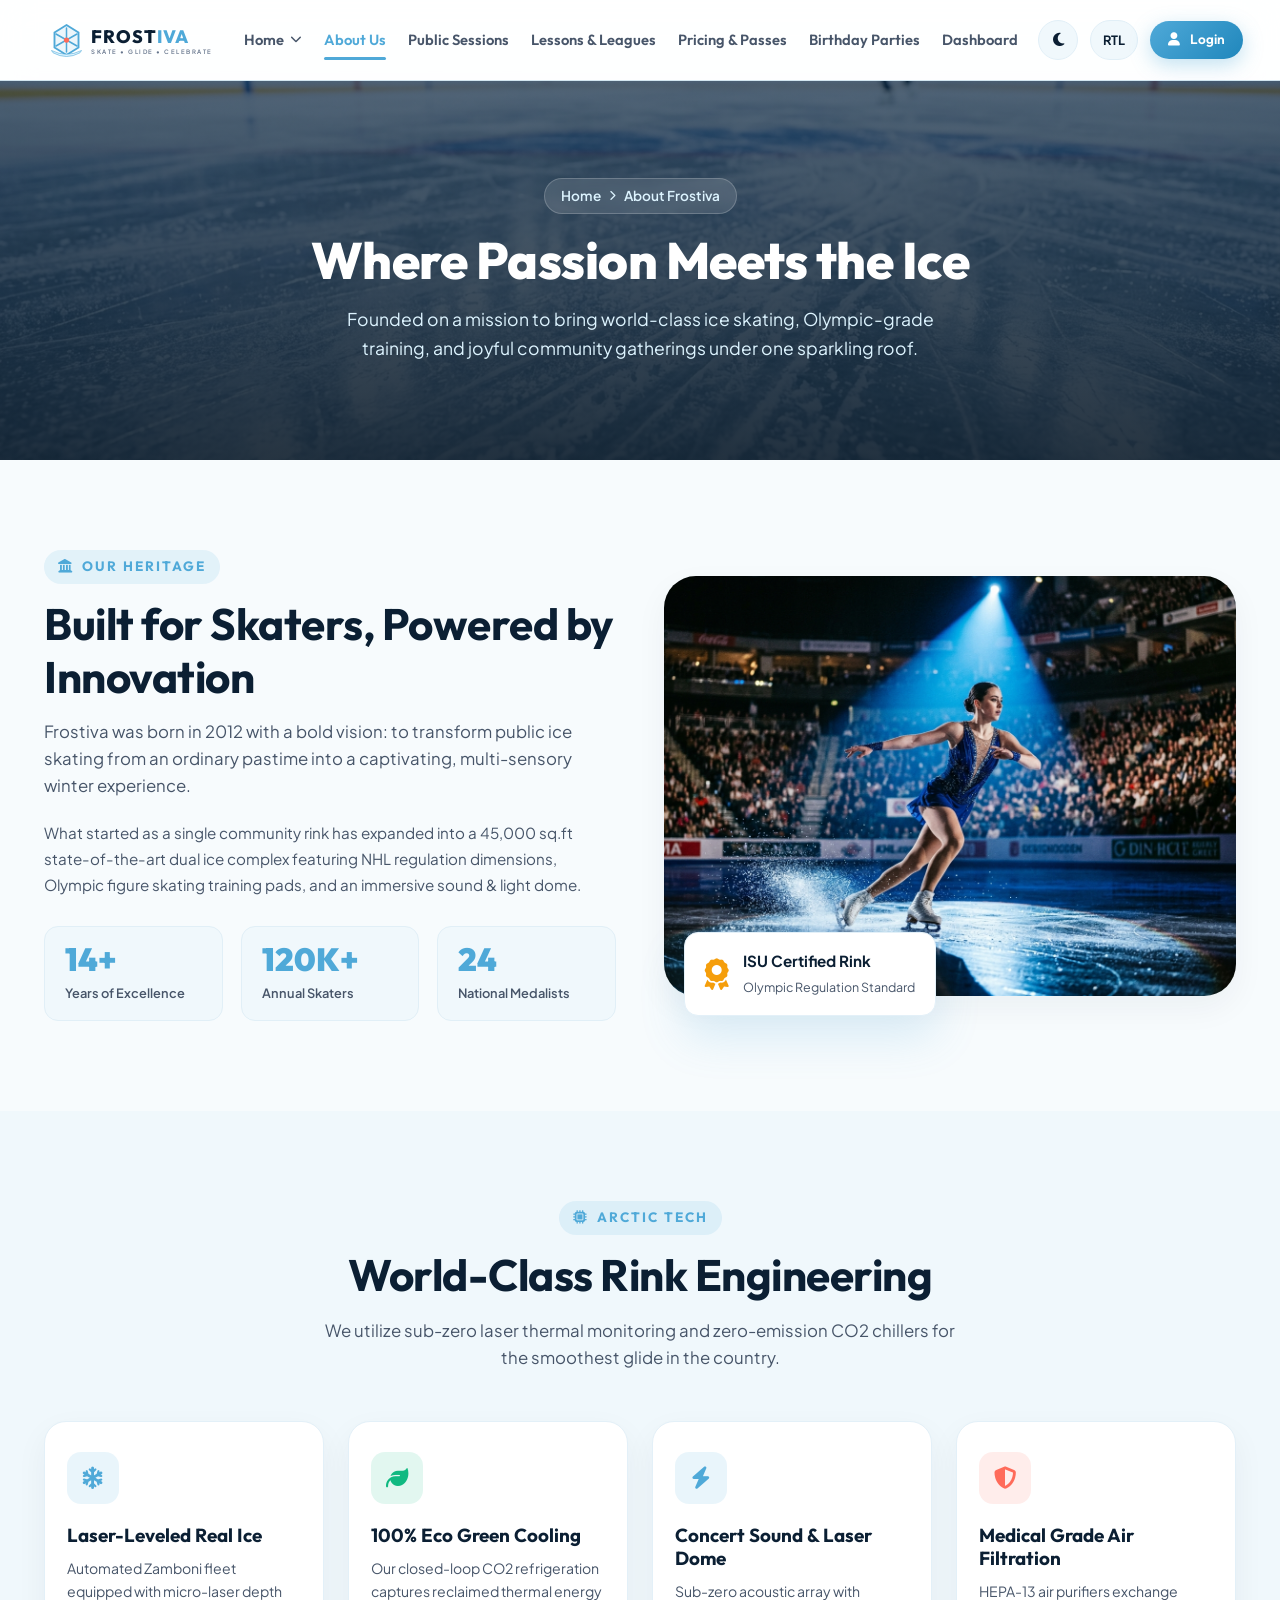
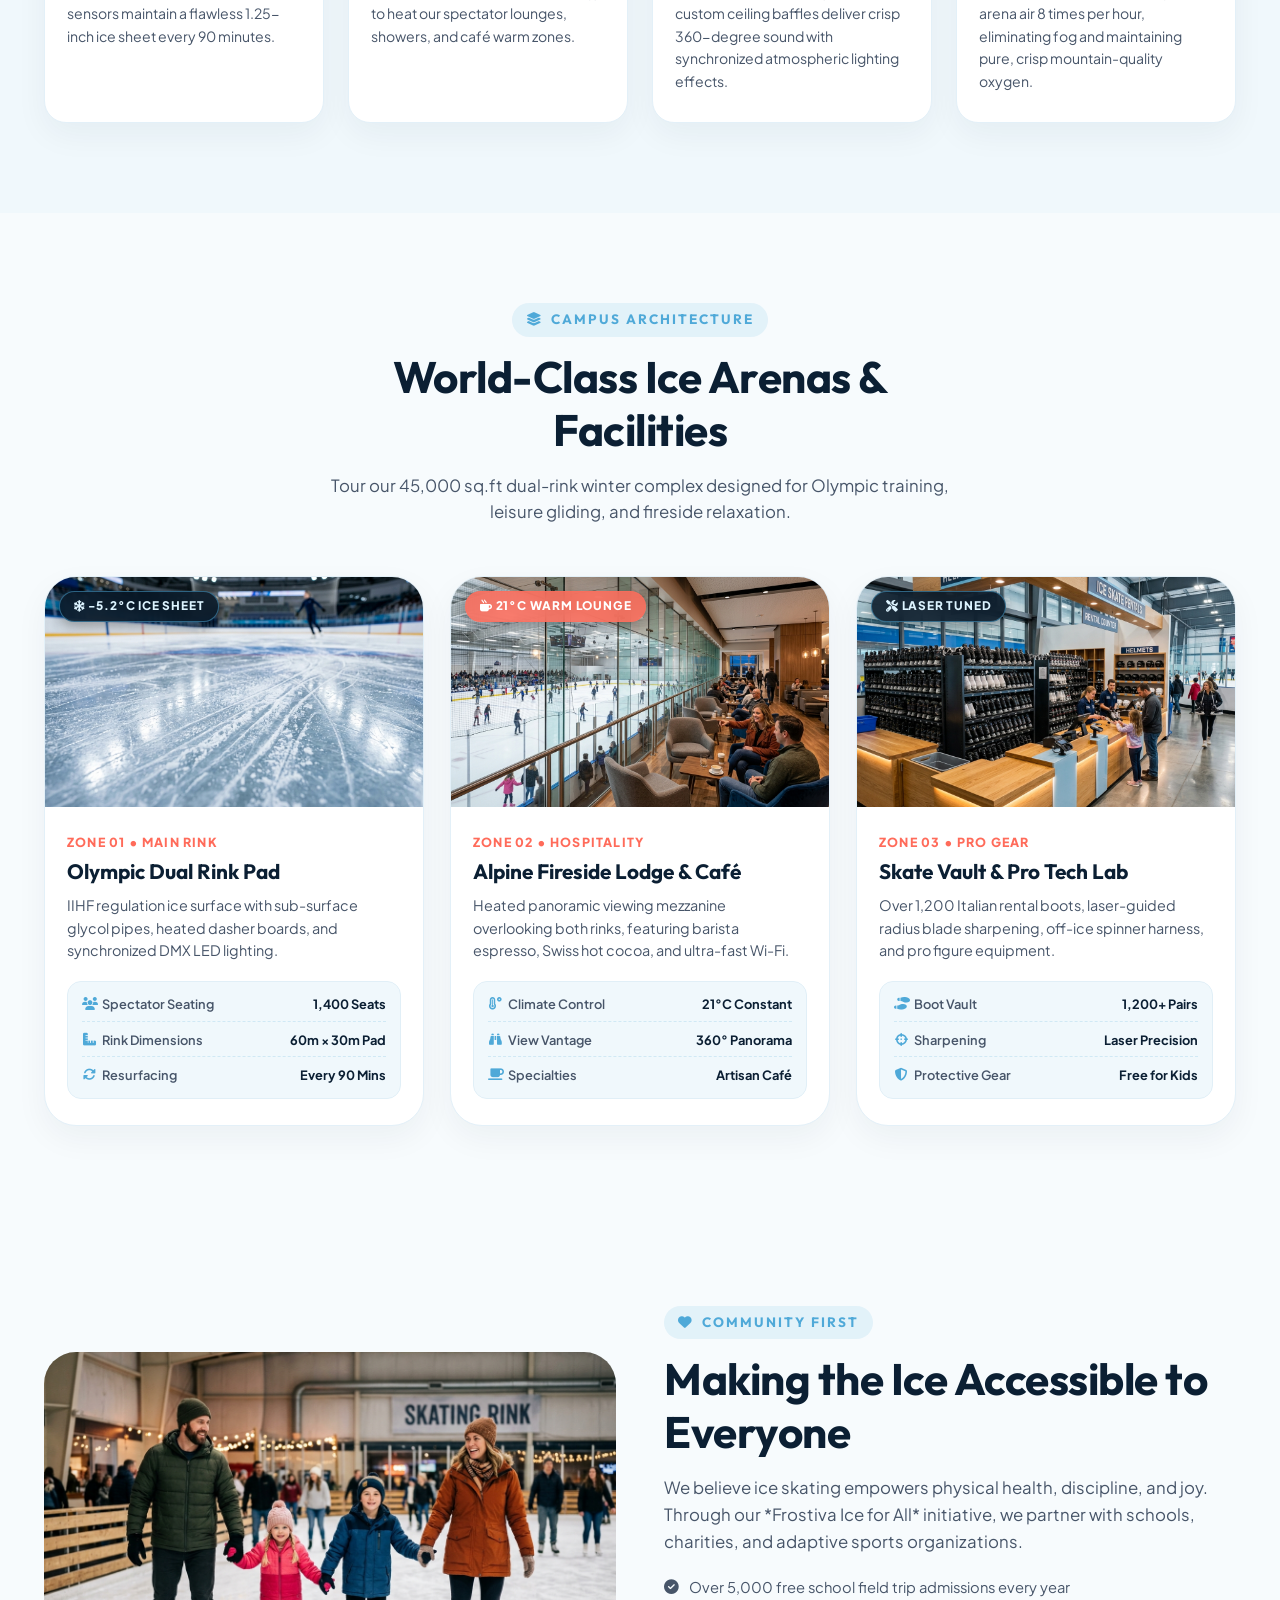
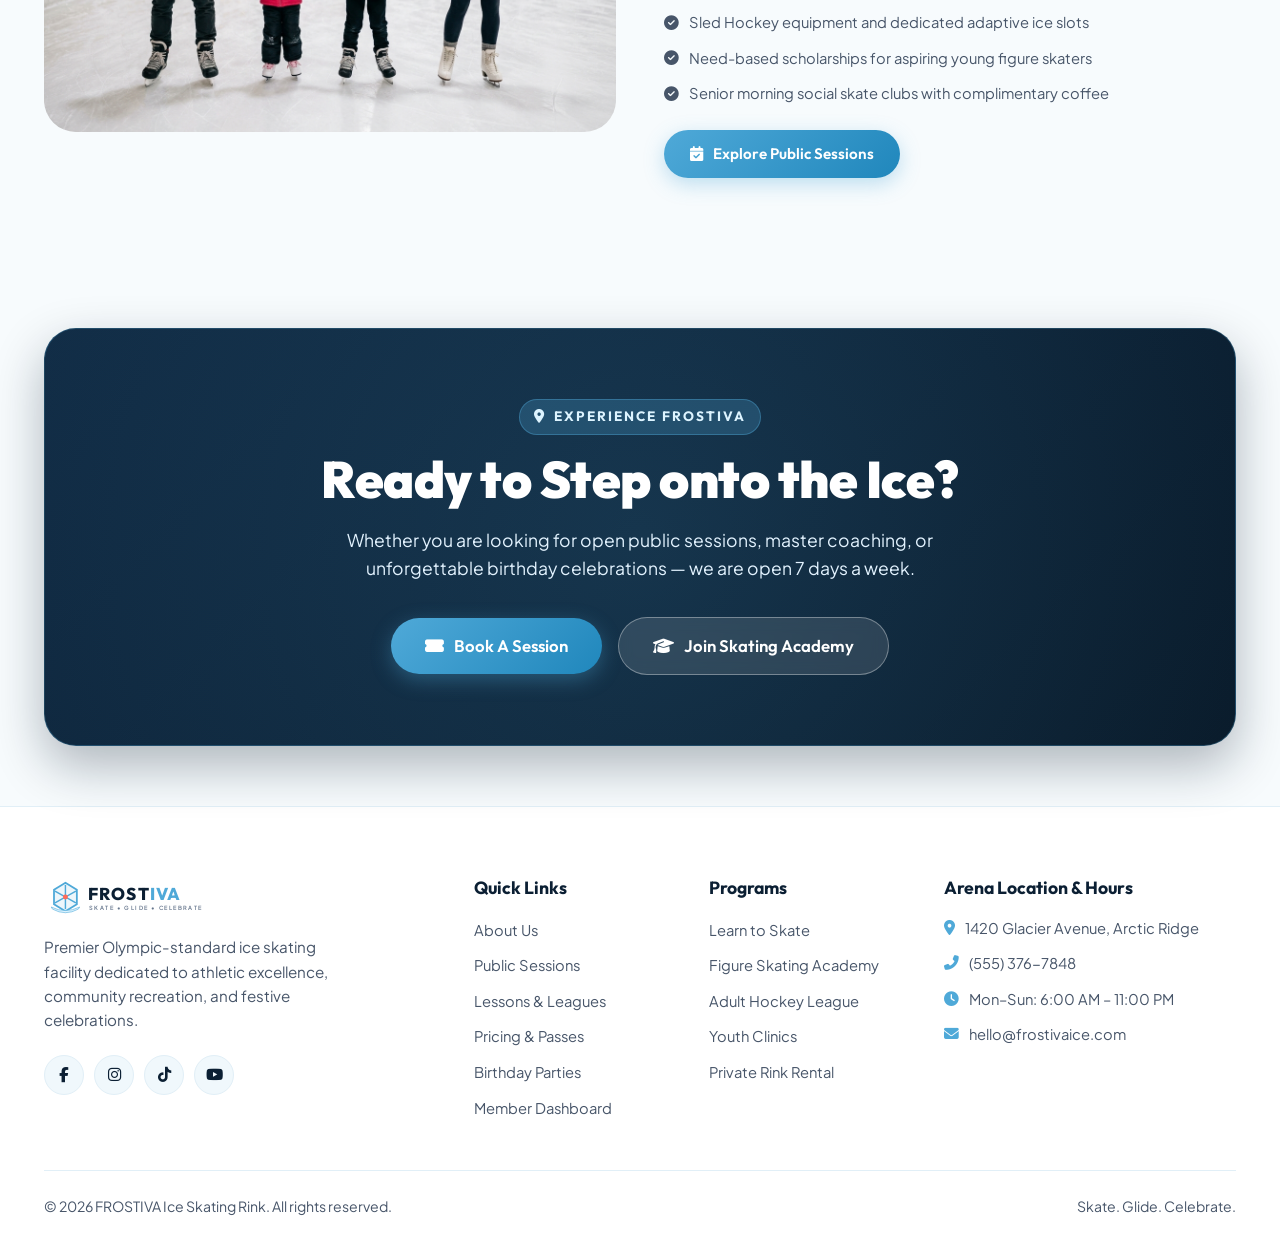
==== about.html @ a49837db "first commit" ====
<!DOCTYPE html>
<html lang="en" dir="ltr" data-theme="light">
<head>
  <meta charset="UTF-8">
  <meta name="viewport" content="width=device-width, initial-scale=1.0">
  <title>About Frostiva — Ice Skating Rink | Heritage &amp; Arena Vision</title>
  <meta name="description" content="Discover the story of Frostiva Ice Skating Rink, our Olympic-grade engineering, sub-zero eco ice systems, and certified coaching staff.">
  <link rel="icon" href="assets/images/favicon.svg" type="image/svg+xml">
  <!-- Fonts -->
  <link rel="preconnect" href="https://fonts.googleapis.com">
  <link rel="preconnect" href="https://fonts.gstatic.com" crossorigin>
  <link href="https://fonts.googleapis.com/css2?family=Outfit:wght@300;400;500;600;700;800;900&family=Plus+Jakarta+Sans:wght@300;400;500;600;700;800&display=swap" rel="stylesheet">
  <!-- Font Awesome -->
  <link rel="stylesheet" href="https://cdnjs.cloudflare.com/ajax/libs/font-awesome/6.4.0/css/all.min.css">
  <!-- Stylesheets -->
  <link rel="stylesheet" href="assets/css/style.css">
  <link rel="stylesheet" href="assets/css/responsive.css">
</head>
<body>

  <!-- ==================== NAVBAR ==================== -->
  <header class="header-wrapper">
    <div class="container nav-container">
      <a href="index.html" class="nav-brand" aria-label="Frostiva Home">
        <svg class="frostiva-logo-svg" dir="ltr" viewBox="0 0 240 56" fill="none" style="height: 42px; width: auto;">
          <g transform="translate(6, 4)">
            <polygon points="24,4 40,14 40,34 24,44 8,34 8,14" stroke="#4FA9D8" stroke-width="2.5" fill="rgba(79, 169, 216, 0.1)"/>
            <line x1="24" y1="8" x2="24" y2="40" stroke="#4FA9D8" stroke-width="2" stroke-linecap="round"/>
            <line x1="10" y1="16" x2="38" y2="32" stroke="#4FA9D8" stroke-width="2" stroke-linecap="round"/>
            <line x1="10" y1="32" x2="38" y2="16" stroke="#4FA9D8" stroke-width="2" stroke-linecap="round"/>
            <path d="M4 38 Q24 48 44 38 L42 41 Q24 51 6 41 Z" fill="#DDF4FF" stroke="#4FA9D8" stroke-width="0.8"/>
            <circle cx="24" cy="24" r="3.5" fill="#FF6B5A" />
          </g>
          <text x="62" y="32" font-family="'Outfit', sans-serif" font-size="24" font-weight="800" letter-spacing="1.5" class="brand-text-title" fill="currentColor" text-anchor="start" direction="ltr">
            FROST<tspan fill="#4FA9D8">IVA</tspan>
          </text>
          <text x="63" y="46" font-family="'Plus Jakarta Sans', sans-serif" font-size="8" font-weight="600" letter-spacing="2" fill="#64748B" text-anchor="start" direction="ltr">
            SKATE • GLIDE • CELEBRATE
          </text>
        </svg>
      </a>

      <nav class="nav-menu" aria-label="Main Navigation">
        <div class="nav-dropdown">
          <a href="index.html" class="nav-link">
            Home <i class="fas fa-chevron-down"></i>
          </a>
          <div class="nav-dropdown-menu">
            <a href="index.html" class="nav-dropdown-item">
              <span>Home 1</span>
              <span class="badge badge-ice">Classic</span>
            </a>
            <a href="home2.html" class="nav-dropdown-item">
              <span>Home 2</span>
              <span class="badge badge-coral">Arena</span>
            </a>
          </div>
        </div>

        <a href="about.html" class="nav-link active">About Us</a>
        <a href="sessions.html" class="nav-link">Public Sessions</a>
        <a href="lessons.html" class="nav-link">Lessons &amp; Leagues</a>
        <a href="pricing.html" class="nav-link">Pricing &amp; Passes</a>
        <a href="parties.html" class="nav-link">Birthday Parties</a>
        <a href="dashboard.html" class="nav-link">Dashboard</a>
      </nav>

      <div class="nav-actions">
        <button class="icon-btn theme-toggle-btn" aria-label="Toggle Theme"><i class="fas fa-moon"></i></button>
        <button class="icon-btn rtl-toggle-btn" aria-label="Toggle RTL" style="width: auto; padding: 0 12px; font-weight: 700; font-size: 0.8rem;">
          <span>RTL</span>
        </button>
        <a href="login.html" class="btn btn-primary btn-sm"><i class="fas fa-user"></i> Login</a>
        <button class="hamburger-btn" aria-label="Open Navigation Menu"><i class="fas fa-bars"></i></button>
      </div>
    </div>
  </header>

  <!-- Mobile Drawer Menu -->
  <div class="mobile-menu-overlay">
    <div class="mobile-menu">
      <div class="mobile-menu-header">
        <a href="index.html" class="nav-brand" aria-label="Frostiva Home">
          <svg class="frostiva-logo-svg" dir="ltr" viewBox="0 0 240 56" fill="none" style="height: 38px; width: auto;">
            <g transform="translate(6, 4)">
              <polygon points="24,4 40,14 40,34 24,44 8,34 8,14" stroke="#4FA9D8" stroke-width="2.5" fill="rgba(79, 169, 216, 0.1)"/>
              <line x1="24" y1="8" x2="24" y2="40" stroke="#4FA9D8" stroke-width="2" stroke-linecap="round"/>
              <line x1="10" y1="16" x2="38" y2="32" stroke="#4FA9D8" stroke-width="2" stroke-linecap="round"/>
              <line x1="10" y1="32" x2="38" y2="16" stroke="#4FA9D8" stroke-width="2" stroke-linecap="round"/>
              <path d="M4 38 Q24 48 44 38 L42 41 Q24 51 6 41 Z" fill="#DDF4FF" stroke="#4FA9D8" stroke-width="0.8"/>
              <circle cx="24" cy="24" r="3.5" fill="#FF6B5A" />
            </g>
            <text x="62" y="32" font-family="'Outfit', sans-serif" font-size="24" font-weight="800" letter-spacing="1.5" class="brand-text-title" fill="currentColor" text-anchor="start" direction="ltr">
              FROST<tspan fill="#4FA9D8">IVA</tspan>
            </text>
            <text x="63" y="46" font-family="'Plus Jakarta Sans', sans-serif" font-size="8" font-weight="600" letter-spacing="2" fill="#64748B" text-anchor="start" direction="ltr">
              SKATE • GLIDE • CELEBRATE
            </text>
          </svg>
        </a>
        <button class="icon-btn mobile-close-btn" aria-label="Close Navigation Menu"><i class="fas fa-times"></i></button>
      </div>
      <div class="mobile-nav-links">
        <div class="mobile-dropdown">
          <div class="mobile-dropdown-header">
            <span>Home Variations</span>
            <i class="fas fa-chevron-down" style="font-size: 0.8rem;"></i>
          </div>
          <div class="mobile-dropdown-menu">
            <a href="index.html" class="nav-link">Home 1 — Classic</a>
            <a href="home2.html" class="nav-link">Home 2 — Arena</a>
          </div>
        </div>
        <a href="about.html" class="nav-link active">About Us</a>
        <a href="sessions.html" class="nav-link">Public Sessions</a>
        <a href="lessons.html" class="nav-link">Lessons &amp; Leagues</a>
        <a href="pricing.html" class="nav-link">Pricing &amp; Passes</a>
        <a href="parties.html" class="nav-link">Birthday Parties</a>
        <a href="dashboard.html" class="nav-link">Dashboard</a>
      </div>
      <div class="mobile-actions">
        <div class="mobile-toggles">
          <button class="icon-btn theme-toggle-btn" aria-label="Toggle Theme"><i class="fas fa-moon"></i></button>
          <button class="btn btn-outline btn-sm rtl-toggle-btn" style="flex: 1;"><span>RTL</span></button>
        </div>
        <a href="login.html" class="btn btn-primary" style="width: 100%;"><i class="fas fa-user"></i> Login / Register</a>
      </div>
    </div>
  </div>

  <main>
    <!-- ==================== SECTION 1 — INNER HERO ==================== -->
    <section class="inner-hero" style="background-image: url('assets/images/rink-surface.jpg');">
      <div class="inner-hero-content">
        <div class="breadcrumb">
          <a href="index.html">Home</a> <i class="fas fa-chevron-right" style="font-size: 0.65rem;"></i> <span>About Frostiva</span>
        </div>
        <h1 class="inner-hero-title">Where Passion Meets the Ice</h1>
        <p class="inner-hero-desc">
          Founded on a mission to bring world-class ice skating, Olympic-grade training, and joyful community gatherings under one sparkling roof.
        </p>
      </div>
    </section>

    <!-- ==================== SECTION 2 — HERITAGE & STORY ==================== -->
    <section class="section-pad">
      <div class="container">
        <div class="about-heritage-grid">
          <div class="about-heritage-content">
            <span class="section-eyebrow"><i class="fas fa-landmark"></i> Our Heritage</span>
            <h2 class="section-title">Built for Skaters, Powered by Innovation</h2>
            <p class="section-desc" style="margin-bottom: 20px;">
              Frostiva was born in 2012 with a bold vision: to transform public ice skating from an ordinary pastime into a captivating, multi-sensory winter experience.
            </p>
            <p style="color: var(--text-muted); font-size: 0.95rem; margin-bottom: 28px; line-height: 1.7;">
              What started as a single community rink has expanded into a 45,000 sq.ft state-of-the-art dual ice complex featuring NHL regulation dimensions, Olympic figure skating training pads, and an immersive sound &amp; light dome.
            </p>

            <div class="heritage-stats-list">
              <div class="stat-pill-box">
                <span class="stat-big">14+</span>
                <span class="stat-sub">Years of Excellence</span>
              </div>
              <div class="stat-pill-box">
                <span class="stat-big">120K+</span>
                <span class="stat-sub">Annual Skaters</span>
              </div>
              <div class="stat-pill-box">
                <span class="stat-big">24</span>
                <span class="stat-sub">National Medalists</span>
              </div>
            </div>
          </div>

          <div class="about-heritage-gallery">
            <div class="heritage-img-main">
              <img src="assets/images/rink-atmosphere.jpg" alt="Frostiva Main Arena Rink" loading="lazy">
            </div>
            <div class="heritage-badge-floating">
              <i class="fas fa-award"></i>
              <div>
                <strong>ISU Certified Rink</strong>
                <small>Olympic Regulation Standard</small>
              </div>
            </div>
          </div>
        </div>
      </div>
    </section>

    <!-- ==================== SECTION 3 — ARCTIC ENGINEERING & ECO-ICE ==================== -->
    <section class="section-pad" style="background: var(--surface-alt);">
      <div class="container">
        <div class="section-header">
          <span class="section-eyebrow"><i class="fas fa-microchip"></i> Arctic Tech</span>
          <h2 class="section-title">World-Class Rink Engineering</h2>
          <p class="section-desc">We utilize sub-zero laser thermal monitoring and zero-emission CO2 chillers for the smoothest glide in the country.</p>
        </div>

        <div class="eco-tech-grid">
          <div class="eco-tech-card">
            <div class="eco-tech-icon"><i class="fas fa-snowflake"></i></div>
            <h3>Laser-Leveled Real Ice</h3>
            <p>Automated Zamboni fleet equipped with micro-laser depth sensors maintain a flawless 1.25-inch ice sheet every 90 minutes.</p>
          </div>

          <div class="eco-tech-card">
            <div class="eco-tech-icon" style="background: rgba(16, 185, 129, 0.12); color: #10B981;"><i class="fas fa-leaf"></i></div>
            <h3>100% Eco Green Cooling</h3>
            <p>Our closed-loop CO2 refrigeration captures reclaimed thermal energy to heat our spectator lounges, showers, and café warm zones.</p>
          </div>

          <div class="eco-tech-card">
            <div class="eco-tech-icon"><i class="fas fa-bolt"></i></div>
            <h3>Concert Sound &amp; Laser Dome</h3>
            <p>Sub-zero acoustic array with custom ceiling baffles deliver crisp 360-degree sound with synchronized atmospheric lighting effects.</p>
          </div>

          <div class="eco-tech-card">
            <div class="eco-tech-icon" style="background: rgba(255, 107, 90, 0.12); color: var(--accent-coral);"><i class="fas fa-shield-alt"></i></div>
            <h3>Medical Grade Air Filtration</h3>
            <p>HEPA-13 air purifiers exchange arena air 8 times per hour, eliminating fog and maintaining pure, crisp mountain-quality oxygen.</p>
          </div>
        </div>
      </div>
    </section>

    <!-- ==================== SECTION 4 — CAMPUS & ARENA ARCHITECTURE (NEW LAYOUT) ==================== -->
    <section class="section-pad campus-zones-section">
      <div class="container">
        <div class="section-header">
          <span class="section-eyebrow"><i class="fas fa-layer-group"></i> Campus Architecture</span>
          <h2 class="section-title">World-Class Ice Arenas &amp; Facilities</h2>
          <p class="section-desc">Tour our 45,000 sq.ft dual-rink winter complex designed for Olympic training, leisure gliding, and fireside relaxation.</p>
        </div>

        <div class="campus-zones-grid">
          <!-- Zone 1 -->
          <article class="campus-zone-card">
            <div class="zone-img-wrap">
              <img src="assets/images/rink-surface.jpg" alt="Olympic Ice Arena" loading="lazy">
              <span class="zone-tag-float"><i class="fas fa-snowflake"></i> -5.2°C Ice Sheet</span>
            </div>
            <div class="zone-card-body">
              <span class="zone-num">Zone 01 &bull; Main Rink</span>
              <h3 class="zone-title">Olympic Dual Rink Pad</h3>
              <p class="zone-desc">IIHF regulation ice surface with sub-surface glycol pipes, heated dasher boards, and synchronized DMX LED lighting.</p>
              
              <div class="zone-specs-box">
                <div class="zone-spec-row">
                  <span><i class="fas fa-users"></i> Spectator Seating</span>
                  <strong>1,400 Seats</strong>
                </div>
                <div class="zone-spec-row">
                  <span><i class="fas fa-ruler-combined"></i> Rink Dimensions</span>
                  <strong>60m &times; 30m Pad</strong>
                </div>
                <div class="zone-spec-row">
                  <span><i class="fas fa-sync-alt"></i> Resurfacing</span>
                  <strong>Every 90 Mins</strong>
                </div>
              </div>
            </div>
          </article>

          <!-- Zone 2 -->
          <article class="campus-zone-card">
            <div class="zone-img-wrap">
              <img src="assets/images/rink-spectator.jpg" alt="Spectator Lodge & Cafe" loading="lazy">
              <span class="zone-tag-float" style="background: rgba(255, 107, 90, 0.85); color: #FFFFFF; border-color: rgba(255, 107, 90, 0.4);"><i class="fas fa-mug-hot"></i> 21°C Warm Lounge</span>
            </div>
            <div class="zone-card-body">
              <span class="zone-num">Zone 02 &bull; Hospitality</span>
              <h3 class="zone-title">Alpine Fireside Lodge &amp; Café</h3>
              <p class="zone-desc">Heated panoramic viewing mezzanine overlooking both rinks, featuring barista espresso, Swiss hot cocoa, and ultra-fast Wi-Fi.</p>
              
              <div class="zone-specs-box">
                <div class="zone-spec-row">
                  <span><i class="fas fa-temperature-high"></i> Climate Control</span>
                  <strong>21°C Constant</strong>
                </div>
                <div class="zone-spec-row">
                  <span><i class="fas fa-binoculars"></i> View Vantage</span>
                  <strong>360° Panorama</strong>
                </div>
                <div class="zone-spec-row">
                  <span><i class="fas fa-coffee"></i> Specialties</span>
                  <strong>Artisan Café</strong>
                </div>
              </div>
            </div>
          </article>

          <!-- Zone 3 -->
          <article class="campus-zone-card">
            <div class="zone-img-wrap">
              <img src="assets/images/rink-rentals.jpg" alt="Pro Fitting Lab" loading="lazy">
              <span class="zone-tag-float"><i class="fas fa-tools"></i> Laser Tuned</span>
            </div>
            <div class="zone-card-body">
              <span class="zone-num">Zone 03 &bull; Pro Gear</span>
              <h3 class="zone-title">Skate Vault &amp; Pro Tech Lab</h3>
              <p class="zone-desc">Over 1,200 Italian rental boots, laser-guided radius blade sharpening, off-ice spinner harness, and pro figure equipment.</p>
              
              <div class="zone-specs-box">
                <div class="zone-spec-row">
                  <span><i class="fas fa-shoe-prints"></i> Boot Vault</span>
                  <strong>1,200+ Pairs</strong>
                </div>
                <div class="zone-spec-row">
                  <span><i class="fas fa-crosshairs"></i> Sharpening</span>
                  <strong>Laser Precision</strong>
                </div>
                <div class="zone-spec-row">
                  <span><i class="fas fa-shield-alt"></i> Protective Gear</span>
                  <strong>Free for Kids</strong>
                </div>
              </div>
            </div>
          </article>
        </div>
      </div>
    </section>

    <!-- ==================== SECTION 5 — COMMUNITY PLEDGE ==================== -->
    <section class="section-pad">
      <div class="container">
        <div class="about-heritage-grid" style="align-items: center;">
          <div class="about-heritage-gallery">
            <img src="assets/images/session-family.jpg" alt="Frostiva Community Skating Days" style="border-radius: var(--radius-xl); width: 100%; height: 380px; object-fit: cover;" loading="lazy">
          </div>

          <div class="about-heritage-content">
            <span class="section-eyebrow"><i class="fas fa-heart"></i> Community First</span>
            <h2 class="section-title">Making the Ice Accessible to Everyone</h2>
            <p class="section-desc" style="margin-bottom: 20px;">
              We believe ice skating empowers physical health, discipline, and joy. Through our *Frostiva Ice for All* initiative, we partner with schools, charities, and adaptive sports organizations.
            </p>
            <ul class="pricing-features" style="margin-bottom: 24px;">
              <li><i class="fas fa-check-circle"></i> Over 5,000 free school field trip admissions every year</li>
              <li><i class="fas fa-check-circle"></i> Sled Hockey equipment and dedicated adaptive ice slots</li>
              <li><i class="fas fa-check-circle"></i> Need-based scholarships for aspiring young figure skaters</li>
              <li><i class="fas fa-check-circle"></i> Senior morning social skate clubs with complimentary coffee</li>
            </ul>
            <a href="sessions.html" class="btn btn-primary"><i class="fas fa-calendar-check"></i> Explore Public Sessions</a>
          </div>
        </div>
      </div>
    </section>

    <!-- ==================== SECTION 5 — VISIT CTA ==================== -->
    <section class="section-pad-sm">
      <div class="container">
        <div class="cta-banner-winter">
          <div class="cta-banner-content">
            <span class="section-eyebrow" style="background: rgba(79, 169, 216, 0.25); color: #DDF4FF; border: 1px solid rgba(79, 169, 216, 0.4);">
              <i class="fas fa-map-marker-alt"></i> Experience Frostiva
            </span>
            <h2 class="cta-title">Ready to Step onto the Ice?</h2>
            <p class="cta-desc">
              Whether you are looking for open public sessions, master coaching, or unforgettable birthday celebrations — we are open 7 days a week.
            </p>
            <div class="cta-btns">
              <a href="sessions.html" class="btn btn-primary btn-lg"><i class="fas fa-ticket-alt"></i> Book A Session</a>
              <a href="lessons.html" class="btn btn-outline-white btn-lg"><i class="fas fa-graduation-cap"></i> Join Skating Academy</a>
            </div>
          </div>
        </div>
      </div>
    </section>
  </main>

  <!-- ==================== FOOTER ==================== -->
  <footer class="site-footer">
    <div class="container">
      <div class="footer-top">
        <div class="footer-brand">
          <a href="index.html" class="nav-brand">
            <svg class="frostiva-logo-svg" dir="ltr" viewBox="0 0 240 56" fill="none" style="height: 40px; width: auto;">
              <g transform="translate(6, 4)">
                <polygon points="24,4 40,14 40,34 24,44 8,34 8,14" stroke="#4FA9D8" stroke-width="2.5" fill="rgba(79, 169, 216, 0.1)"/>
                <line x1="24" y1="8" x2="24" y2="40" stroke="#4FA9D8" stroke-width="2" stroke-linecap="round"/>
                <line x1="10" y1="16" x2="38" y2="32" stroke="#4FA9D8" stroke-width="2" stroke-linecap="round"/>
                <line x1="10" y1="32" x2="38" y2="16" stroke="#4FA9D8" stroke-width="2" stroke-linecap="round"/>
                <path d="M4 38 Q24 48 44 38 L42 41 Q24 51 6 41 Z" fill="#DDF4FF" stroke="#4FA9D8" stroke-width="0.8"/>
                <circle cx="24" cy="24" r="3.5" fill="#FF6B5A" />
              </g>
              <text x="62" y="32" font-family="'Outfit', sans-serif" font-size="24" font-weight="800" letter-spacing="1.5" class="brand-text-title" fill="currentColor" text-anchor="start" direction="ltr">
                FROST<tspan fill="#4FA9D8">IVA</tspan>
              </text>
              <text x="63" y="46" font-family="'Plus Jakarta Sans', sans-serif" font-size="8" font-weight="600" letter-spacing="2" fill="#64748B" text-anchor="start" direction="ltr">
                SKATE • GLIDE • CELEBRATE
              </text>
            </svg>
          </a>
          <p>Premier Olympic-standard ice skating facility dedicated to athletic excellence, community recreation, and festive celebrations.</p>
          <div class="footer-social-row">
            <a href="#" class="icon-btn" aria-label="Facebook"><i class="fab fa-facebook-f"></i></a>
            <a href="#" class="icon-btn" aria-label="Instagram"><i class="fab fa-instagram"></i></a>
            <a href="#" class="icon-btn" aria-label="TikTok"><i class="fab fa-tiktok"></i></a>
            <a href="#" class="icon-btn" aria-label="YouTube"><i class="fab fa-youtube"></i></a>
          </div>
        </div>

        <div>
          <h4 class="footer-title">Quick Links</h4>
          <ul class="footer-links">
            <li><a href="about.html">About Us</a></li>
            <li><a href="sessions.html">Public Sessions</a></li>
            <li><a href="lessons.html">Lessons &amp; Leagues</a></li>
            <li><a href="pricing.html">Pricing &amp; Passes</a></li>
            <li><a href="parties.html">Birthday Parties</a></li>
            <li><a href="dashboard.html">Member Dashboard</a></li>
          </ul>
        </div>

        <div>
          <h4 class="footer-title">Programs</h4>
          <ul class="footer-links">
            <li><a href="lessons.html">Learn to Skate</a></li>
            <li><a href="lessons.html">Figure Skating Academy</a></li>
            <li><a href="lessons.html">Adult Hockey League</a></li>
            <li><a href="lessons.html">Youth Clinics</a></li>
            <li><a href="parties.html">Private Rink Rental</a></li>
          </ul>
        </div>

        <div>
          <h4 class="footer-title">Arena Location &amp; Hours</h4>
          <ul class="footer-contact-info">
            <li><i class="fas fa-map-marker-alt"></i> 1420 Glacier Avenue, Arctic Ridge</li>
            <li><i class="fas fa-phone-alt"></i> (555) 376-7848</li>
            <li><i class="fas fa-clock"></i> Mon–Sun: 6:00 AM – 11:00 PM</li>
            <li><i class="fas fa-envelope"></i> hello@frostivaice.com</li>
          </ul>
        </div>
      </div>

      <div class="footer-bottom">
        <p>&copy; 2026 FROSTIVA Ice Skating Rink. All rights reserved.</p>
        <p>Skate. Glide. Celebrate.</p>
      </div>
    </div>
  </footer>

  <!-- Back to top button -->
  <button class="back-to-top" aria-label="Back to top"><i class="fas fa-chevron-up"></i></button>

  <script src="assets/js/main.js"></script>
</body>
</html>
---- assets/css/style.css ----
/* ==========================================================================
   FROSTIVA — ICE SKATING RINK
   THEME: ARCTIC FROST
   SKATE. GLIDE. CELEBRATE.
   ========================================================================== */

@import url('https://fonts.googleapis.com/css2?family=Outfit:wght@300;400;500;600;700;800;900&family=Plus+Jakarta+Sans:wght@300;400;500;600;700;800&display=swap');

/* --- CSS VARIABLES & TOKENS --- */
:root {
  /* Brand Arctic Frost Palette */
  --primary-ice: #4FA9D8;
  --primary-ice-rgb: 79, 169, 216;
  --primary-glow: #00D2FF;
  --deep-navy: #102A43;
  --deep-navy-rgb: 16, 42, 67;
  --frost-blue: #DDF4FF;
  --frost-blue-rgb: 221, 244, 255;
  --accent-coral: #FF6B5A;
  --accent-coral-rgb: 255, 107, 90;
  --accent-coral-hover: #E85545;
  --snow-white: #F7FBFD;
  --surface: #FFFFFF;
  --surface-alt: #F0F8FC;
  --surface-border: #E1EFF7;
  --text-main: #0B1F33;
  --text-muted: #475569;
  --text-light: #64748B;
  
  /* Background & Gradients */
  --bg-main: #F7FBFD;
  --nav-bg: rgba(255, 255, 255, 0.88);
  --nav-border: rgba(79, 169, 216, 0.2);
  --glass-bg: rgba(255, 255, 255, 0.75);
  --glass-border: rgba(221, 244, 255, 0.8);
  --glass-shadow: 0 10px 30px rgba(16, 42, 67, 0.06);
  --card-bg: #FFFFFF;
  --card-border: #E3F0F8;
  --card-shadow: 0 12px 32px rgba(16, 42, 67, 0.05);
  --card-hover-shadow: 0 20px 45px rgba(79, 169, 216, 0.18);
  --hero-overlay: linear-gradient(180deg, rgba(16, 42, 67, 0.7) 0%, rgba(8, 24, 39, 0.88) 100%);
  --badge-bg: rgba(79, 169, 216, 0.12);
  --badge-text: #1B6E9C;
  
  /* Fonts */
  --font-heading: 'Outfit', sans-serif;
  --font-body: 'Plus Jakarta Sans', sans-serif;
  
  /* Spacing & Radius */
  --radius-sm: 8px;
  --radius-md: 14px;
  --radius-lg: 22px;
  --radius-xl: 32px;
  --radius-full: 9999px;
  --container-max: 1240px;
  --transition: all 0.3s cubic-bezier(0.16, 1, 0.3, 1);
  --inner-hero-height: 380px;
}

/* --- DARK MODE PALETTE --- */
[data-theme="dark"] {
  --bg-main: #081827;
  --surface: #10283B;
  --surface-alt: #0B1F32;
  --surface-border: #1E3B56;
  --text-main: #F7FBFD;
  --text-muted: #B4CDDF;
  --text-light: #8BA8C2;
  
  --nav-bg: rgba(8, 24, 39, 0.9);
  --nav-border: rgba(79, 169, 216, 0.25);
  --glass-bg: rgba(16, 40, 59, 0.75);
  --glass-border: rgba(79, 169, 216, 0.22);
  --glass-shadow: 0 10px 30px rgba(0, 0, 0, 0.4);
  --card-bg: #10283B;
  --card-border: #1B3A54;
  --card-shadow: 0 12px 32px rgba(0, 0, 0, 0.35);
  --card-hover-shadow: 0 20px 45px rgba(79, 169, 216, 0.22);
  --hero-overlay: linear-gradient(180deg, rgba(8, 24, 39, 0.8) 0%, rgba(4, 13, 22, 0.94) 100%);
  --badge-bg: rgba(79, 169, 216, 0.2);
  --badge-text: #DDF4FF;
}

/* --- BASE STYLES & RESET --- */
*, *::before, *::after {
  box-sizing: border-box;
  margin: 0;
  padding: 0;
}

html {
  scroll-behavior: smooth;
  font-size: 16px;
  overflow-x: hidden;
  max-width: 100%;
}

body {
  font-family: var(--font-body);
  background-color: var(--bg-main);
  color: var(--text-main);
  line-height: 1.6;
  overflow-x: hidden;
  max-width: 100%;
  padding-top: 80px;
  transition: background-color 0.3s ease, color 0.3s ease;
  min-height: 100vh;
  display: flex;
  flex-direction: column;
}

a {
  color: inherit;
  text-decoration: none;
  transition: var(--transition);
}

img {
  display: block;
  max-width: 100%;
  height: auto;
}

ul, ol {
  list-style: none;
}

button, input, select, textarea {
  font-family: inherit;
  font-size: inherit;
  border: none;
  outline: none;
}

h1, h2, h3, h4, h5, h6 {
  font-family: var(--font-heading);
  color: var(--text-main);
  line-height: 1.2;
  font-weight: 700;
}

/* --- CONTAINER & GRID SYSTEM --- */
.container {
  width: 100%;
  max-width: var(--container-max);
  margin-left: auto;
  margin-right: auto;
  padding-left: 24px;
  padding-right: 24px;
}

.section-pad {
  padding-top: 90px;
  padding-bottom: 90px;
}

.section-pad-sm {
  padding-top: 60px;
  padding-bottom: 60px;
}

/* --- SECTION HEADER --- */
.section-header {
  text-align: center;
  max-width: 640px;
  margin: 0 auto 50px;
}

.section-header.text-start {
  text-align: left;
  margin: 0 0 40px;
}

.section-eyebrow {
  display: inline-flex;
  align-items: center;
  gap: 8px;
  font-family: var(--font-heading);
  font-size: 0.85rem;
  font-weight: 700;
  text-transform: uppercase;
  letter-spacing: 2px;
  color: var(--primary-ice);
  background: var(--badge-bg);
  padding: 6px 14px;
  border-radius: var(--radius-full);
  margin-bottom: 14px;
}

.section-title {
  font-size: clamp(2rem, 3.5vw, 2.75rem);
  letter-spacing: -0.5px;
  margin-bottom: 16px;
  color: var(--text-main);
}

.section-desc {
  font-size: 1.05rem;
  color: var(--text-muted);
  line-height: 1.6;
}

/* --- BUTTONS --- */
.btn {
  display: inline-flex;
  align-items: center;
  justify-content: center;
  gap: 10px;
  font-family: var(--font-heading);
  font-weight: 600;
  font-size: 0.95rem;
  padding: 12px 26px;
  border-radius: var(--radius-full);
  cursor: pointer;
  transition: var(--transition);
  white-space: nowrap;
}

.btn-primary {
  background: linear-gradient(135deg, var(--primary-ice) 0%, #2087BC 100%);
  color: #FFFFFF;
  box-shadow: 0 6px 20px rgba(79, 169, 216, 0.35);
}

.btn-primary:hover {
  background: linear-gradient(135deg, #3B9ACD 0%, #1573A3 100%);
  transform: translateY(-2px);
  box-shadow: 0 10px 25px rgba(79, 169, 216, 0.45);
  color: #FFFFFF;
}

.btn-coral {
  background: linear-gradient(135deg, var(--accent-coral) 0%, #E85545 100%);
  color: #FFFFFF;
  box-shadow: 0 6px 20px rgba(255, 107, 90, 0.35);
}

.btn-coral:hover {
  background: linear-gradient(135deg, #FF5540 0%, #D43F2E 100%);
  transform: translateY(-2px);
  box-shadow: 0 10px 25px rgba(255, 107, 90, 0.45);
  color: #FFFFFF;
}

.btn-outline {
  background: transparent;
  color: var(--text-main);
  border: 1.5px solid var(--surface-border);
}

.btn-outline:hover {
  border-color: var(--primary-ice);
  color: var(--primary-ice);
  background: var(--badge-bg);
}

.btn-outline-white {
  background: rgba(255, 255, 255, 0.12);
  color: #FFFFFF;
  border: 1.5px solid rgba(255, 255, 255, 0.35);
  backdrop-filter: blur(8px);
}

.btn-outline-white:hover {
  background: #FFFFFF;
  color: var(--deep-navy);
  border-color: #FFFFFF;
}

.btn-sm {
  padding: 8px 18px;
  font-size: 0.85rem;
}

.btn-lg {
  padding: 15px 34px;
  font-size: 1.05rem;
}

/* --- BADGES & TAGS --- */
.badge {
  display: inline-flex;
  align-items: center;
  gap: 6px;
  padding: 5px 12px;
  border-radius: var(--radius-full);
  font-size: 0.78rem;
  font-weight: 700;
  text-transform: uppercase;
  letter-spacing: 0.8px;
}

.badge-ice {
  background: var(--badge-bg);
  color: var(--badge-text);
  border: 1px solid rgba(79, 169, 216, 0.3);
}

.badge-coral {
  background: rgba(255, 107, 90, 0.12);
  color: var(--accent-coral);
  border: 1px solid rgba(255, 107, 90, 0.25);
}

.badge-frost {
  background: rgba(255, 255, 255, 0.9);
  color: var(--deep-navy);
  font-weight: 800;
}

/* --- FROSTED GLASS & CARDS --- */
.card-frost {
  background: var(--card-bg);
  border: 1px solid var(--card-border);
  border-radius: var(--radius-lg);
  box-shadow: var(--card-shadow);
  overflow: hidden;
  transition: var(--transition);
}

.card-frost:hover {
  transform: translateY(-6px);
  box-shadow: var(--card-hover-shadow);
  border-color: rgba(79, 169, 216, 0.4);
}

/* ==========================================================================
   NAVBAR (Centered Max-width, balanced spacing, no overflow)
   ========================================================================== */
.header-wrapper {
  position: fixed;
  top: 0;
  left: 0;
  width: 100%;
  z-index: 1000;
  background: var(--nav-bg);
  backdrop-filter: blur(16px);
  -webkit-backdrop-filter: blur(16px);
  border-bottom: 1px solid var(--nav-border);
  transition: var(--transition);
}

.nav-container {
  display: flex;
  align-items: center;
  justify-content: space-between;
  height: 80px;
  gap: 20px;
}

.nav-brand {
  display: flex;
  align-items: center;
  flex-shrink: 0;
}

.nav-brand svg {
  height: 44px;
  width: auto;
}

.brand-text-title {
  fill: var(--text-main);
}

/* Nav Menu Desktop */
.nav-menu {
  display: flex;
  align-items: center;
  gap: 22px;
  margin: 0;
  padding: 0;
}

.nav-link {
  font-family: var(--font-heading);
  font-size: 0.92rem;
  font-weight: 600;
  color: var(--text-muted);
  position: relative;
  padding: 8px 0;
  display: inline-block;
  white-space: nowrap;
}

.nav-link:hover,
.nav-link.active {
  color: var(--primary-ice);
}

.nav-link.active::after {
  content: '';
  position: absolute;
  bottom: 0;
  left: 0;
  width: 100%;
  height: 2.5px;
  background: var(--primary-ice);
  border-radius: 4px;
}

/* Nav Dropdown */
.nav-dropdown {
  position: relative;
  display: inline-flex;
  align-items: center;
}

.nav-dropdown .nav-link {
  display: inline-flex;
  align-items: center;
  gap: 6px;
  cursor: pointer;
}

.nav-dropdown .nav-link i {
  font-size: 0.72rem;
  transition: transform 0.25s ease;
}

.nav-dropdown:hover .nav-link i {
  transform: rotate(180deg);
}

.nav-dropdown-menu {
  position: absolute;
  top: 100%;
  left: 0;
  min-width: 180px;
  background: var(--card-bg);
  border: 1px solid var(--card-border);
  border-radius: var(--radius-md);
  box-shadow: 0 14px 35px rgba(16, 42, 67, 0.12);
  padding: 8px 6px;
  margin-top: 6px;
  opacity: 0;
  visibility: hidden;
  transform: translateY(10px);
  transition: all 0.25s cubic-bezier(0.16, 1, 0.3, 1);
  z-index: 1050;
  backdrop-filter: blur(12px);
}

.nav-dropdown:hover .nav-dropdown-menu,
.nav-dropdown:focus-within .nav-dropdown-menu {
  opacity: 1;
  visibility: visible;
  transform: translateY(0);
}

.nav-dropdown-item {
  display: flex;
  align-items: center;
  justify-content: space-between;
  padding: 9px 14px;
  font-family: var(--font-heading);
  font-size: 0.9rem;
  font-weight: 600;
  color: var(--text-muted);
  border-radius: var(--radius-sm);
  transition: var(--transition);
}

.nav-dropdown-item:hover,
.nav-dropdown-item.active {
  color: var(--primary-ice);
  background: var(--badge-bg);
}

.nav-dropdown-item .badge {
  font-size: 0.68rem;
  padding: 2px 8px;
}

/* Mobile Dropdown */
.mobile-dropdown {
  display: flex;
  flex-direction: column;
}

.mobile-dropdown-header {
  display: flex;
  align-items: center;
  justify-content: space-between;
  padding: 8px 0;
  font-family: var(--font-heading);
  font-size: 1.05rem;
  font-weight: 600;
  color: var(--text-muted);
  cursor: pointer;
  user-select: none;
  transition: var(--transition);
}

.mobile-dropdown-header:hover,
.mobile-dropdown-header.open,
.mobile-dropdown-header.active {
  color: var(--primary-ice);
  font-weight: 700;
}

.mobile-dropdown-header i {
  font-size: 0.8rem;
  transition: transform 0.3s ease;
}

.mobile-dropdown-header.open i {
  transform: rotate(180deg);
}

.mobile-dropdown-menu {
  display: none;
  flex-direction: column;
  gap: 8px;
  padding-left: 16px;
  margin-top: 4px;
  margin-bottom: 8px;
}

.mobile-dropdown-menu.show {
  display: flex;
  animation: dropFade 0.25s ease;
}

@keyframes dropFade {
  from { opacity: 0; transform: translateY(-6px); }
  to { opacity: 1; transform: translateY(0); }
}

.mobile-dropdown-menu .nav-link {
  font-size: 0.95rem;
  padding: 4px 0;
}

/* Navbar Actions (Right Side) */
.nav-actions {
  display: flex;
  align-items: center;
  gap: 12px;
  flex-shrink: 0;
}

.icon-btn {
  display: inline-flex;
  align-items: center;
  justify-content: center;
  width: 40px;
  height: 40px;
  border-radius: var(--radius-full);
  background: var(--surface-alt);
  color: var(--text-main);
  border: 1px solid var(--surface-border);
  cursor: pointer;
  transition: var(--transition);
  font-size: 0.95rem;
}

.icon-btn:hover {
  background: var(--badge-bg);
  color: var(--primary-ice);
  border-color: var(--primary-ice);
}

.hamburger-btn {
  display: none;
  background: var(--surface-alt);
  border: 1px solid var(--surface-border);
  width: 42px;
  height: 42px;
  border-radius: var(--radius-sm);
  color: var(--text-main);
  font-size: 1.25rem;
  cursor: pointer;
  align-items: center;
  justify-content: center;
}

/* Mobile Body Scroll Lock */
html.mobile-menu-open,
body.mobile-menu-open {
  overflow: hidden !important;
  height: 100% !important;
  touch-action: none !important;
}

/* Mobile Slide-in Menu */
.mobile-menu-overlay {
  position: fixed;
  inset: 0;
  background: rgba(8, 24, 39, 0.6);
  backdrop-filter: blur(8px);
  -webkit-backdrop-filter: blur(8px);
  z-index: 1001;
  opacity: 0;
  visibility: hidden;
  transition: var(--transition);
  touch-action: none;
}

.mobile-menu-overlay.active {
  opacity: 1;
  visibility: visible;
}

.mobile-menu {
  position: fixed;
  top: 0;
  right: 0;
  width: 320px;
  max-width: 85vw;
  height: 100vh;
  height: 100dvh;
  background: var(--card-bg);
  border-left: 1px solid var(--card-border);
  z-index: 1002;
  padding: 24px;
  display: flex;
  flex-direction: column;
  transform: translateX(100%);
  transition: transform 0.35s cubic-bezier(0.16, 1, 0.3, 1);
  overflow-y: auto;
  -webkit-overflow-scrolling: touch;
  overscroll-behavior: contain;
  touch-action: pan-y;
}

.mobile-menu-overlay.active .mobile-menu {
  transform: translateX(0);
}

.mobile-menu-header {
  display: flex;
  align-items: center;
  justify-content: space-between;
  margin-bottom: 28px;
  padding-bottom: 16px;
  border-bottom: 1px solid var(--surface-border);
}

.mobile-nav-links {
  display: flex;
  flex-direction: column;
  gap: 16px;
  margin-bottom: 28px;
}

.mobile-nav-links .nav-link {
  font-size: 1.05rem;
  padding: 6px 0;
}

.mobile-actions {
  display: flex;
  flex-direction: column;
  gap: 14px;
  margin-top: auto;
}

.mobile-toggles {
  display: flex;
  align-items: center;
  gap: 10px;
  margin-bottom: 12px;
}

/* ==========================================================================
   UNIVERSAL INNER PAGE HERO (Exact uniform height across all inner pages)
   ========================================================================== */
.inner-hero {
  position: relative;
  min-height: var(--inner-hero-height);
  display: flex;
  align-items: center;
  justify-content: center;
  background-size: cover;
  background-position: center;
  color: #FFFFFF;
  text-align: center;
  overflow: hidden;
}

.inner-hero::before {
  content: '';
  position: absolute;
  inset: 0;
  background: var(--hero-overlay);
  z-index: 1;
}

.inner-hero-content {
  position: relative;
  z-index: 2;
  max-width: 780px;
  padding: 40px 20px;
}

.breadcrumb {
  display: inline-flex;
  align-items: center;
  gap: 8px;
  font-size: 0.85rem;
  font-weight: 600;
  color: var(--frost-blue);
  background: rgba(255, 255, 255, 0.12);
  backdrop-filter: blur(6px);
  padding: 6px 16px;
  border-radius: var(--radius-full);
  margin-bottom: 16px;
  border: 1px solid rgba(255, 255, 255, 0.2);
}

.breadcrumb a:hover {
  color: #FFFFFF;
  text-decoration: underline;
}

.inner-hero-title {
  font-size: clamp(2.2rem, 4vw, 3.2rem);
  font-weight: 800;
  color: #FFFFFF;
  margin-bottom: 14px;
  letter-spacing: -0.5px;
}

.inner-hero-desc {
  font-size: 1.1rem;
  color: var(--frost-blue);
  max-width: 620px;
  margin: 0 auto;
}

/* ==========================================================================
   HOME PAGE (EXACTLY 5 SECTIONS)
   ========================================================================== */

/* SECTION 1 — HERO */
.home-hero {
  position: relative;
  min-height: 86vh;
  display: flex;
  align-items: center;
  background-size: cover;
  background-position: center;
  color: #FFFFFF;
  overflow: hidden;
}

.home-hero::before {
  content: '';
  position: absolute;
  inset: 0;
  background: linear-gradient(135deg, rgba(8, 24, 39, 0.88) 0%, rgba(16, 42, 67, 0.72) 60%, rgba(79, 169, 216, 0.3) 100%);
  z-index: 1;
}

.home-hero-content {
  position: relative;
  z-index: 2;
  max-width: 760px;
  padding: 60px 0;
}

.home-hero-title {
  font-size: clamp(2.8rem, 5.5vw, 4.4rem);
  font-weight: 900;
  color: #FFFFFF;
  line-height: 1.1;
  letter-spacing: -1px;
  margin-bottom: 22px;
}

.home-hero-title span {
  background: linear-gradient(90deg, #4FA9D8 0%, #DDF4FF 100%);
  -webkit-background-clip: text;
  -webkit-text-fill-color: transparent;
}

.home-hero-desc {
  font-size: clamp(1.05rem, 1.8vw, 1.25rem);
  color: var(--frost-blue);
  line-height: 1.6;
  margin-bottom: 34px;
  max-width: 620px;
}

.hero-btn-group {
  display: flex;
  align-items: center;
  flex-wrap: wrap;
  gap: 16px;
  margin-bottom: 48px;
}

.hero-stats-row {
  display: flex;
  align-items: center;
  gap: 30px;
  flex-wrap: wrap;
  padding-top: 24px;
  border-top: 1px solid rgba(255, 255, 255, 0.18);
}

.hero-stat-item {
  display: flex;
  align-items: center;
  gap: 12px;
}

.hero-stat-icon {
  width: 44px;
  height: 44px;
  border-radius: var(--radius-sm);
  background: rgba(79, 169, 216, 0.2);
  border: 1px solid rgba(79, 169, 216, 0.4);
  display: flex;
  align-items: center;
  justify-content: center;
  color: #4FA9D8;
  font-size: 1.2rem;
}

.hero-stat-text strong {
  display: block;
  font-size: 1.1rem;
  font-weight: 800;
  color: #FFFFFF;
}

.hero-stat-text span {
  font-size: 0.82rem;
  color: var(--frost-blue);
}

/* SECTION 2 — PUBLIC SESSION HIGHLIGHTS (4 Cards) */
.sessions-grid-4 {
  display: grid;
  grid-template-columns: repeat(4, 1fr);
  gap: 24px;
  align-items: stretch;
}

.session-card {
  position: relative;
  border-radius: var(--radius-lg);
  overflow: hidden;
  background: var(--card-bg);
  border: 1px solid var(--card-border);
  box-shadow: var(--card-shadow);
  display: flex;
  flex-direction: column;
  height: 100%;
  transition: var(--transition);
}

.session-card:hover {
  transform: translateY(-8px);
  box-shadow: var(--card-hover-shadow);
  border-color: rgba(79, 169, 216, 0.4);
}

.session-img-wrap {
  position: relative;
  height: 220px;
  overflow: hidden;
  flex-shrink: 0;
}

.session-img-wrap::before {
  content: '';
  position: absolute;
  inset: 0;
  background: linear-gradient(180deg, rgba(8, 24, 39, 0.6) 0%, rgba(8, 24, 39, 0.1) 40%, transparent 100%);
  z-index: 1;
  pointer-events: none;
}

.session-img-wrap img {
  width: 100%;
  height: 100%;
  object-fit: cover;
  transition: transform 0.6s ease;
}

.session-card:hover .session-img-wrap img {
  transform: scale(1.06);
}

.session-badge-float {
  position: absolute;
  top: 14px;
  left: 14px;
  z-index: 2;
  background: rgba(8, 24, 39, 0.88) !important;
  color: #FFFFFF !important;
  backdrop-filter: blur(10px);
  -webkit-backdrop-filter: blur(10px);
  border: 1px solid rgba(79, 169, 216, 0.6) !important;
  box-shadow: 0 4px 16px rgba(0, 0, 0, 0.45);
  font-size: 0.76rem;
  font-weight: 800;
  letter-spacing: 1px;
  padding: 6px 14px;
  border-radius: var(--radius-full);
  text-transform: uppercase;
}

.session-badge-float.badge-coral {
  background: linear-gradient(135deg, rgba(255, 107, 90, 0.95) 0%, rgba(232, 85, 69, 0.95) 100%) !important;
  color: #FFFFFF !important;
  border-color: rgba(255, 255, 255, 0.4) !important;
}

.session-badge-float.badge-ice {
  background: linear-gradient(135deg, rgba(16, 42, 67, 0.92) 0%, rgba(8, 24, 39, 0.95) 100%) !important;
  color: #DDF4FF !important;
  border-color: rgba(79, 169, 216, 0.7) !important;
}

.session-body {
  padding: 22px;
  display: flex;
  flex-direction: column;
  flex-grow: 1;
}

.session-title {
  font-size: 1.3rem;
  margin-bottom: 8px;
}

.session-text {
  font-size: 0.92rem;
  color: var(--text-muted);
  margin-bottom: 18px;
  flex-grow: 1;
}

.session-meta {
  display: flex;
  flex-direction: column;
  gap: 10px;
  padding: 14px 16px;
  background: var(--surface-alt);
  border: 1px solid var(--surface-border);
  border-radius: var(--radius-md);
  margin-top: auto;
  margin-bottom: 0;
}

.session-meta-row {
  display: flex;
  align-items: center;
  justify-content: space-between;
  gap: 12px;
  font-size: 0.86rem;
}

.session-meta-row span {
  display: inline-flex;
  align-items: center;
  gap: 8px;
  color: var(--text-muted);
  font-weight: 600;
}

.session-meta-row span i {
  color: var(--primary-ice);
  width: 16px;
  text-align: center;
}

.session-meta-row strong {
  color: var(--text-main);
  font-weight: 700;
  text-align: right;
}

.session-meta-time {
  display: flex;
  align-items: center;
  gap: 8px;
  font-size: 0.86rem;
  font-weight: 700;
  color: var(--text-main);
  white-space: nowrap;
}

.session-meta-time i {
  color: var(--primary-ice);
  font-size: 0.95rem;
  flex-shrink: 0;
}

.session-meta-price {
  display: flex;
  align-items: baseline;
  justify-content: space-between;
  padding-top: 8px;
  border-top: 1px dashed var(--surface-border);
}

.session-meta-price .price-val {
  font-family: var(--font-heading);
  font-size: 1.25rem;
  font-weight: 900;
  color: var(--primary-ice);
  line-height: 1;
}

.session-meta-price .price-tag {
  font-size: 0.78rem;
  color: var(--text-muted);
  font-weight: 600;
}

/* SECTION 3 — RINK EXPERIENCE (Asymmetric Editorial Showcase) */
.rink-bento-grid {
  display: grid;
  grid-template-columns: repeat(12, 1fr);
  grid-auto-rows: 240px;
  gap: 20px;
}

.bento-item {
  position: relative;
  border-radius: var(--radius-lg);
  overflow: hidden;
  box-shadow: var(--card-shadow);
}

.bento-item img {
  width: 100%;
  height: 100%;
  object-fit: cover;
  transition: transform 0.5s ease;
}

.bento-item:hover img {
  transform: scale(1.05);
}

.bento-overlay {
  position: absolute;
  inset: 0;
  background: linear-gradient(180deg, rgba(8, 24, 39, 0.1) 0%, rgba(8, 24, 39, 0.85) 100%);
  display: flex;
  flex-direction: column;
  justify-content: flex-end;
  padding: 24px;
  color: #FFFFFF;
}

.bento-tag {
  font-size: 0.75rem;
  font-weight: 700;
  text-transform: uppercase;
  letter-spacing: 1.5px;
  color: #4FA9D8;
  margin-bottom: 6px;
}

.bento-title {
  font-size: 1.35rem;
  font-weight: 700;
  color: #FFFFFF;
  margin-bottom: 6px;
}

.bento-desc {
  font-size: 0.88rem;
  color: var(--frost-blue);
  line-height: 1.4;
}

.bento-col-8 {
  grid-column: span 8;
  grid-row: span 2;
}

.bento-col-4 {
  grid-column: span 4;
  grid-row: span 1;
}

.bento-col-6 {
  grid-column: span 6;
  grid-row: span 1;
}

/* SECTION 4 — LESSONS & PASSES (Featured Cards) */
.programs-grid {
  display: grid;
  grid-template-columns: repeat(4, 1fr);
  gap: 24px;
}

.program-card {
  background: var(--card-bg);
  border: 1px solid var(--card-border);
  border-radius: var(--radius-lg);
  overflow: hidden;
  display: flex;
  flex-direction: column;
  box-shadow: var(--card-shadow);
  transition: var(--transition);
}

.program-card:hover {
  transform: translateY(-6px);
  box-shadow: var(--card-hover-shadow);
  border-color: rgba(79, 169, 216, 0.4);
}

.program-img {
  height: 200px;
  overflow: hidden;
}

.program-img img {
  width: 100%;
  height: 100%;
  object-fit: cover;
  transition: transform 0.5s ease;
}

.program-card:hover .program-img img {
  transform: scale(1.05);
}

.program-content {
  padding: 22px;
  display: flex;
  flex-direction: column;
  flex-grow: 1;
}

.program-level {
  display: flex;
  align-items: center;
  justify-content: space-between;
  gap: 8px;
  margin-bottom: 12px;
}

.program-level .badge {
  font-size: 0.72rem;
  padding: 4px 10px;
  white-space: nowrap;
  letter-spacing: 0.4px;
  text-transform: uppercase;
  font-weight: 700;
  flex-shrink: 0;
}

.program-price {
  font-size: 1.2rem;
  font-weight: 800;
  color: var(--primary-ice);
  font-family: var(--font-heading);
  white-space: nowrap;
  display: inline-flex;
  align-items: baseline;
  gap: 4px;
  flex-shrink: 0;
}

.program-price small {
  font-size: 0.76rem;
  font-weight: 600;
  color: var(--text-muted);
  white-space: nowrap;
}

.program-title {
  font-size: 1.25rem;
  margin-bottom: 8px;
}

.program-desc {
  font-size: 0.9rem;
  color: var(--text-muted);
  margin-bottom: 18px;
  flex-grow: 1;
}

/* SECTION 5 — FINAL BOOKING CTA */
.cta-banner-winter {
  position: relative;
  background: linear-gradient(135deg, #102A43 0%, #081827 100%);
  border-radius: var(--radius-xl);
  overflow: hidden;
  padding: 70px 40px;
  text-align: center;
  color: #FFFFFF;
  border: 1px solid rgba(79, 169, 216, 0.3);
  box-shadow: 0 20px 50px rgba(8, 24, 39, 0.3);
}

.cta-banner-winter::before {
  content: '';
  position: absolute;
  top: -50%;
  left: -50%;
  width: 200%;
  height: 200%;
  background: radial-gradient(circle, rgba(79, 169, 216, 0.15) 0%, transparent 60%);
  pointer-events: none;
}

.cta-banner-content {
  position: relative;
  z-index: 2;
  max-width: 680px;
  margin: 0 auto;
}

.cta-title {
  font-size: clamp(2.2rem, 4vw, 3.2rem);
  font-weight: 900;
  color: #FFFFFF;
  margin-bottom: 16px;
  letter-spacing: -0.5px;
}

.cta-desc {
  font-size: 1.1rem;
  color: #E2F2FE;
  margin-bottom: 34px;
}

.cta-btns {
  display: flex;
  align-items: center;
  justify-content: center;
  gap: 16px;
  flex-wrap: wrap;
}

/* ==========================================================================
   PUBLIC SESSIONS PAGE (sessions.html)
   ========================================================================== */
.schedule-filter-bar {
  display: flex;
  align-items: center;
  justify-content: center;
  gap: 10px;
  flex-wrap: wrap;
  margin-bottom: 40px;
}

.filter-pill {
  padding: 10px 22px;
  border-radius: var(--radius-full);
  background: var(--card-bg);
  border: 1px solid var(--card-border);
  color: var(--text-muted);
  font-family: var(--font-heading);
  font-weight: 600;
  font-size: 0.92rem;
  cursor: pointer;
  transition: var(--transition);
}

.filter-pill.active,
.filter-pill:hover {
  background: var(--primary-ice);
  color: #FFFFFF;
  border-color: var(--primary-ice);
  box-shadow: 0 6px 18px rgba(79, 169, 216, 0.35);
}

.schedule-timeline-grid {
  display: grid;
  grid-template-columns: repeat(3, 1fr);
  gap: 24px;
}

.slot-card {
  background: var(--card-bg);
  border: 1px solid var(--card-border);
  border-radius: var(--radius-md);
  padding: 24px;
  display: flex;
  flex-direction: column;
  gap: 14px;
  box-shadow: var(--card-shadow);
  transition: var(--transition);
}

.slot-card:hover {
  border-color: var(--primary-ice);
  transform: translateY(-4px);
}

.slot-time {
  font-family: var(--font-heading);
  font-size: 1.25rem;
  font-weight: 800;
  color: var(--text-main);
}

.slot-card .session-meta {
  display: flex;
  flex-direction: row;
  align-items: center;
  justify-content: space-between;
  background: transparent;
  border: none;
  border-top: 1px solid var(--surface-border);
  border-bottom: 1px solid var(--surface-border);
  border-radius: 0;
  padding: 10px 0;
  margin: 0;
}

.gear-features-grid {
  display: grid;
  grid-template-columns: repeat(3, 1fr);
  gap: 24px;
  align-items: stretch;
}

.gear-card {
  background: var(--card-bg);
  border: 1px solid var(--card-border);
  border-radius: var(--radius-lg);
  overflow: hidden;
  box-shadow: var(--card-shadow);
  text-align: center;
  display: flex;
  flex-direction: column;
  height: 100%;
  transition: var(--transition);
}

.gear-card:hover {
  transform: translateY(-6px);
  box-shadow: var(--card-hover-shadow);
  border-color: var(--primary-ice);
}

.gear-card-img {
  height: 220px;
  overflow: hidden;
  flex-shrink: 0;
}

.gear-card-img img {
  width: 100%;
  height: 100%;
  object-fit: cover;
  transition: transform 0.5s ease;
}

.gear-card:hover .gear-card-img img {
  transform: scale(1.05);
}

.gear-card-body {
  padding: 24px 20px;
  display: flex;
  flex-direction: column;
  align-items: center;
  flex-grow: 1;
  text-align: center;
}

.gear-card-title {
  font-size: 1.25rem;
  font-weight: 700;
  margin-bottom: 10px;
  color: var(--text-main);
}

.gear-card-desc {
  font-size: 0.9rem;
  color: var(--text-muted);
  line-height: 1.55;
  margin-bottom: 20px;
  flex-grow: 1;
}

.gear-card-body .badge {
  margin-top: auto;
  padding: 8px 18px;
  font-size: 0.82rem;
  font-weight: 700;
  letter-spacing: 0.5px;
}

/* ==========================================================================
   LESSONS & LEAGUES PAGE (lessons.html)
   ========================================================================== */
.programs-grid {
  display: grid;
  grid-template-columns: repeat(4, 1fr);
  gap: 24px;
  align-items: stretch;
}

.program-card {
  background: var(--card-bg);
  border: 1px solid var(--card-border);
  border-radius: var(--radius-lg);
  overflow: hidden;
  box-shadow: var(--card-shadow);
  transition: var(--transition);
  display: flex;
  flex-direction: column;
  height: 100%;
}

.program-card:hover {
  transform: translateY(-6px);
  border-color: var(--primary-ice);
  box-shadow: var(--card-hover-shadow);
}

.program-img {
  height: 190px;
  overflow: hidden;
  position: relative;
  background: var(--surface-alt);
  flex-shrink: 0;
}

.program-img img {
  width: 100%;
  height: 100%;
  object-fit: cover;
  transition: transform 0.5s ease;
}

.program-card:hover .program-img img {
  transform: scale(1.05);
}

.program-content {
  padding: 22px;
  display: flex;
  flex-direction: column;
  flex-grow: 1;
}

.program-level {
  display: flex;
  align-items: center;
  justify-content: space-between;
  margin-bottom: 12px;
  gap: 8px;
}

.program-price {
  font-family: var(--font-heading);
  font-size: 1.15rem;
  font-weight: 800;
  color: var(--text-main);
}

.program-title {
  font-size: 1.25rem;
  font-weight: 700;
  margin-bottom: 8px;
  color: var(--text-main);
}

.program-desc {
  font-size: 0.88rem;
  color: var(--text-muted);
  line-height: 1.55;
  margin-bottom: 16px;
  min-height: 48px;
  display: flex;
  align-items: flex-start;
}

.session-meta {
  background: var(--surface-alt);
  border: 1px solid var(--surface-border);
  border-radius: var(--radius-md);
  padding: 12px 14px;
  display: flex;
  flex-direction: column;
  gap: 8px;
  margin-top: auto;
  margin-bottom: 18px;
}

.session-meta span {
  display: flex;
  align-items: center;
  gap: 8px;
  font-size: 0.84rem;
  font-weight: 600;
  color: var(--text-main);
}

.session-meta i {
  color: var(--primary-ice);
  width: 16px;
  text-align: center;
  font-size: 0.88rem;
  flex-shrink: 0;
}

.program-content .btn {
  width: 100%;
  margin-top: auto;
}

/* --- COACHES GRID & CARDS --- */
.coaches-grid {
  display: grid;
  grid-template-columns: repeat(3, 1fr);
  gap: 28px;
  align-items: stretch;
}

.coach-card {
  background: var(--card-bg);
  border: 1px solid var(--card-border);
  border-radius: var(--radius-lg);
  overflow: hidden;
  box-shadow: var(--card-shadow);
  transition: var(--transition);
  text-align: center;
  display: flex;
  flex-direction: column;
  height: 100%;
}

.coach-card:hover {
  transform: translateY(-6px);
  border-color: var(--primary-ice);
  box-shadow: var(--card-hover-shadow);
}

.coach-img-wrap {
  height: 270px;
  overflow: hidden;
  position: relative;
  background: var(--surface-alt);
  flex-shrink: 0;
}

.coach-img-wrap img {
  width: 100%;
  height: 100%;
  object-fit: cover;
  transition: transform 0.5s ease;
}

.coach-card:hover .coach-img-wrap img {
  transform: scale(1.05);
}

.coach-body {
  padding: 24px 20px;
  display: flex;
  flex-direction: column;
  flex-grow: 1;
  text-align: center;
}

.coach-role {
  font-size: 0.8rem;
  color: var(--primary-ice);
  font-weight: 700;
  text-transform: uppercase;
  letter-spacing: 1.2px;
  margin-bottom: 6px;
}

.coach-name {
  font-size: 1.35rem;
  font-weight: 700;
  margin-bottom: 8px;
  color: var(--text-main);
}

.coach-desc {
  font-size: 0.88rem;
  color: var(--text-muted);
  line-height: 1.55;
  margin-bottom: 18px;
  flex-grow: 1;
}

.coach-badge-list {
  display: flex;
  flex-wrap: wrap;
  justify-content: center;
  align-items: center;
  gap: 8px;
  margin-top: auto;
  padding-top: 4px;
}

/* ==========================================================================
   PRICING & PASSES PAGE (pricing.html)
   ========================================================================== */
.pricing-grid-5 {
  display: grid;
  grid-template-columns: repeat(3, 1fr);
  gap: 24px;
  align-items: stretch;
}

.pricing-card {
  background: var(--card-bg);
  border: 1px solid var(--card-border);
  border-radius: var(--radius-lg);
  padding: 32px 26px;
  display: flex;
  flex-direction: column;
  box-shadow: var(--card-shadow);
  transition: var(--transition);
  position: relative;
}

.pricing-card.featured {
  border-color: var(--primary-ice);
  box-shadow: 0 16px 40px rgba(79, 169, 216, 0.25);
  transform: scale(1.03);
}

.pricing-card.featured::before {
  content: 'MOST POPULAR';
  position: absolute;
  top: -12px;
  left: 50%;
  transform: translateX(-50%);
  background: var(--accent-coral);
  color: #FFFFFF;
  font-size: 0.72rem;
  font-weight: 800;
  letter-spacing: 1.5px;
  padding: 4px 14px;
  border-radius: var(--radius-full);
}

.pricing-header {
  margin-bottom: 24px;
  text-align: center;
  padding-bottom: 20px;
  border-bottom: 1px solid var(--surface-border);
}

.pricing-plan-name {
  font-size: 1.3rem;
  margin-bottom: 8px;
}

.pricing-cost {
  font-size: 2.5rem;
  font-weight: 900;
  color: var(--primary-ice);
  font-family: var(--font-heading);
  line-height: 1;
  margin-bottom: 4px;
}

.pricing-period {
  font-size: 0.85rem;
  color: var(--text-muted);
}

.pricing-features {
  display: flex;
  flex-direction: column;
  gap: 12px;
  margin-bottom: 28px;
  flex-grow: 1;
}

.pricing-features li {
  display: flex;
  align-items: center;
  gap: 10px;
  font-size: 0.92rem;
  color: var(--text-muted);
}

/* ==========================================================================
   HOME 2 — UNIQUE STYLES & LAYOUT COMPONENTS
   ========================================================================== */
.hero-h2 {
  position: relative;
  min-height: 90vh;
  display: flex;
  align-items: center;
  background-size: cover;
  background-position: center;
  padding: 100px 0 60px;
  overflow: hidden;
}

.hero-h2::before {
  content: '';
  position: absolute;
  inset: 0;
  background: linear-gradient(105deg, rgba(8, 24, 39, 0.95) 0%, rgba(16, 42, 67, 0.85) 50%, rgba(79, 169, 216, 0.25) 100%);
  z-index: 1;
}

.hero-h2-grid {
  position: relative;
  z-index: 2;
  display: grid;
  grid-template-columns: 1.2fr 0.8fr;
  gap: 50px;
  align-items: center;
}

.hero-h2-title {
  font-size: clamp(2.6rem, 4.8vw, 4.2rem);
  font-weight: 900;
  color: #FFFFFF;
  line-height: 1.1;
  margin-bottom: 20px;
  letter-spacing: -1px;
}

.hero-h2-title span {
  color: var(--accent-coral);
  background: linear-gradient(135deg, #FF6B5A 0%, #FFA89E 100%);
  -webkit-background-clip: text;
  -webkit-text-fill-color: transparent;
}

.hero-live-widget {
  background: rgba(16, 40, 59, 0.75);
  border: 1px solid rgba(79, 169, 216, 0.35);
  backdrop-filter: blur(16px);
  border-radius: var(--radius-lg);
  padding: 24px;
  box-shadow: 0 16px 40px rgba(0, 0, 0, 0.4);
  color: #FFFFFF;
}

.hero-live-header {
  display: flex;
  align-items: center;
  justify-content: space-between;
  margin-bottom: 18px;
  padding-bottom: 14px;
  border-bottom: 1px solid rgba(255, 255, 255, 0.12);
}

.live-pulse {
  display: inline-flex;
  align-items: center;
  gap: 8px;
  font-size: 0.82rem;
  font-weight: 700;
  color: #10B981;
}

.live-pulse::before {
  content: '';
  width: 10px;
  height: 10px;
  border-radius: 50%;
  background: #10B981;
  box-shadow: 0 0 0 4px rgba(16, 185, 129, 0.3);
  animation: pulseAnim 1.8s infinite;
}

@keyframes pulseAnim {
  0% { box-shadow: 0 0 0 0 rgba(16, 185, 129, 0.6); }
  70% { box-shadow: 0 0 0 8px rgba(16, 185, 129, 0); }
  100% { box-shadow: 0 0 0 0 rgba(16, 185, 129, 0); }
}

.h2-selector-grid {
  display: grid;
  grid-template-columns: 1fr 1fr;
  gap: 12px;
  margin-bottom: 16px;
}

.h2-selector-box {
  background: rgba(255, 255, 255, 0.08);
  border: 1px solid rgba(255, 255, 255, 0.15);
  border-radius: var(--radius-sm);
  padding: 10px 14px;
}

.h2-selector-box label {
  font-size: 0.72rem;
  color: var(--frost-blue);
  text-transform: uppercase;
  letter-spacing: 1px;
  display: block;
}

.h2-selector-box select,
.h2-selector-box input {
  width: 100%;
  background: transparent;
  color: #FFFFFF;
  font-weight: 700;
  font-size: 0.95rem;
  cursor: pointer;
}

.h2-selector-box select option {
  background: #102A43;
  color: #FFFFFF;
}

/* Home 2 Section 2: Horizontal Schedule List */
.h2-sessions-list {
  display: flex;
  flex-direction: column;
  gap: 18px;
}

.h2-session-row {
  background: var(--card-bg);
  border: 1px solid var(--card-border);
  border-radius: var(--radius-lg);
  padding: 22px 28px;
  display: grid;
  grid-template-columns: 2.2fr 1.3fr 1.3fr 160px;
  align-items: center;
  gap: 24px;
  box-shadow: var(--card-shadow);
  transition: var(--transition);
}

.h2-session-row:hover {
  transform: translateX(8px);
  border-color: var(--primary-ice);
  box-shadow: var(--card-hover-shadow);
}

.h2-session-thumb {
  display: flex;
  align-items: center;
  gap: 18px;
}

.h2-session-thumb img {
  width: 74px;
  height: 74px;
  border-radius: var(--radius-md);
  object-fit: cover;
  flex-shrink: 0;
}

.h2-session-info h4 {
  font-size: 1.2rem;
  margin-bottom: 4px;
}

.h2-session-info p {
  font-size: 0.85rem;
  color: var(--text-muted);
  margin: 0;
}

.h2-session-capacity {
  display: flex;
  flex-direction: column;
  gap: 6px;
}

.h2-cap-bar {
  width: 100%;
  height: 6px;
  background: var(--surface-alt);
  border-radius: 3px;
  overflow: hidden;
}

.h2-cap-fill {
  height: 100%;
  background: var(--primary-ice);
  border-radius: 3px;
}

.h2-session-action {
  display: flex;
  justify-content: flex-end;
  align-items: center;
  width: 100%;
}

.h2-reserve-btn {
  min-width: 145px;
  height: 42px;
  display: inline-flex;
  align-items: center;
  justify-content: center;
  text-align: center;
  white-space: nowrap;
  font-weight: 700;
  font-size: 0.88rem;
  padding: 0 18px;
  border-radius: var(--radius-full);
}

[dir="rtl"] .h2-session-action {
  justify-content: flex-start;
}

/* Home 2 Section 3: Tech Arena Showcase Matrix */
.h2-arena-showcase {
  display: grid;
  grid-template-columns: repeat(3, 1fr);
  gap: 26px;
}

.h2-tech-card {
  background: var(--card-bg);
  border: 1px solid var(--card-border);
  border-radius: var(--radius-lg);
  padding: 32px 28px;
  position: relative;
  overflow: hidden;
  box-shadow: var(--card-shadow);
  transition: var(--transition);
}

.h2-tech-card:hover {
  transform: translateY(-8px);
  border-color: var(--primary-ice);
}

.h2-tech-card::after {
  content: '';
  position: absolute;
  top: 0;
  left: 0;
  width: 100%;
  height: 4px;
  background: linear-gradient(90deg, var(--primary-ice) 0%, var(--accent-coral) 100%);
}

.h2-tech-num {
  font-family: var(--font-heading);
  font-size: 3rem;
  font-weight: 900;
  color: rgba(79, 169, 216, 0.18);
  line-height: 1;
  position: absolute;
  top: 20px;
  right: 24px;
}

.h2-tech-icon {
  width: 54px;
  height: 54px;
  border-radius: var(--radius-md);
  background: var(--badge-bg);
  color: var(--primary-ice);
  display: flex;
  align-items: center;
  justify-content: center;
  font-size: 1.4rem;
  margin-bottom: 20px;
}

.h2-tech-title {
  font-size: 1.3rem;
  margin-bottom: 10px;
}

.h2-tech-desc {
  font-size: 0.92rem;
  color: var(--text-muted);
  line-height: 1.6;
}

/* Home 2 Section 4: Academy Matrix Rows */
.h2-program-rows {
  display: flex;
  flex-direction: column;
  gap: 16px;
}

.h2-program-item {
  background: var(--card-bg);
  border: 1px solid var(--card-border);
  border-radius: var(--radius-lg);
  padding: 20px 28px;
  display: grid;
  grid-template-columns: 74px 2.2fr 1.3fr 1.1fr 160px;
  align-items: center;
  gap: 20px;
  box-shadow: var(--card-shadow);
  transition: var(--transition);
}

.h2-program-item:hover {
  border-color: var(--primary-ice);
  transform: translateY(-4px);
}

.h2-prog-avatar {
  width: 64px;
  height: 64px;
  border-radius: 50%;
  object-fit: cover;
  border: 2px solid var(--primary-ice);
}

.h2-prog-title {
  font-size: 1.15rem;
  font-weight: 700;
  margin-bottom: 4px;
}

.h2-prog-sub {
  font-size: 0.85rem;
  color: var(--text-muted);
}

/* Home 2 Section 5: VIP Cosmic Glow CTA */
.h2-glow-banner {
  background: linear-gradient(135deg, #081827 0%, #102A43 50%, #0B1F32 100%);
  border: 1px solid rgba(79, 169, 216, 0.35);
  border-radius: var(--radius-xl);
  padding: 60px 50px;
  color: #FFFFFF;
  display: grid;
  grid-template-columns: 1.3fr 0.7fr;
  gap: 40px;
  align-items: center;
  box-shadow: 0 20px 60px rgba(0, 0, 0, 0.5);
  position: relative;
  overflow: hidden;
}

.h2-glow-banner::before {
  content: '';
  position: absolute;
  right: -80px;
  bottom: -80px;
  width: 320px;
  height: 320px;
  border-radius: 50%;
  background: radial-gradient(circle, rgba(255, 107, 90, 0.25) 0%, transparent 70%);
  pointer-events: none;
}

[dir="rtl"] .h2-session-row:hover {
  transform: translateX(-8px);
}

[dir="rtl"] .h2-tech-num {
  right: auto;
  left: 24px;
}

/* Responsive adjustments for Home 2 */
@media (max-width: 991px) {
  .hero-h2-grid,
  .h2-glow-banner {
    grid-template-columns: 1fr;
  }
  .h2-session-row {
    grid-template-columns: 1fr 1fr;
    gap: 16px;
  }
  .h2-arena-showcase {
    grid-template-columns: 1fr;
  }
  .h2-program-item {
    grid-template-columns: 1fr 1fr;
    gap: 14px;
  }
}

@media (max-width: 600px) {
  .h2-session-row,
  .h2-program-item {
    grid-template-columns: 1fr;
    text-align: center;
  }
  .h2-session-thumb {
    flex-direction: column;
    text-align: center;
  }
  .h2-prog-avatar {
    margin: 0 auto;
  }
  .h2-selector-grid {
    grid-template-columns: 1fr;
  }
  .h2-glow-banner {
    padding: 30px 20px;
  }
}

/* Feature comparison table */
.comparison-table-wrap {
  background: var(--card-bg);
  border: 1px solid var(--card-border);
  border-radius: var(--radius-lg);
  overflow-x: auto;
  box-shadow: var(--card-shadow);
}

.comparison-table {
  width: 100%;
  border-collapse: collapse;
  text-align: left;
  min-width: 600px;
}

.comparison-table th,
.comparison-table td {
  padding: 16px 22px;
  border-bottom: 1px solid var(--surface-border);
}

.comparison-table th {
  background: var(--surface-alt);
  font-family: var(--font-heading);
  font-weight: 700;
  color: var(--text-main);
}

/* ==========================================================================
   BIRTHDAY PARTIES PAGE (parties.html)
   ========================================================================== */
.party-packages-grid {
  display: grid;
  grid-template-columns: repeat(3, 1fr);
  gap: 26px;
}

.party-card {
  background: var(--card-bg);
  border: 1px solid var(--card-border);
  border-radius: var(--radius-lg);
  overflow: hidden;
  box-shadow: var(--card-shadow);
  display: flex;
  flex-direction: column;
  transition: var(--transition);
}

.party-card:hover {
  transform: translateY(-8px);
  box-shadow: var(--card-hover-shadow);
}

.party-card-img {
  height: 230px;
  overflow: hidden;
}

.party-card-img img {
  width: 100%;
  height: 100%;
  object-fit: cover;
}

.party-card-body {
  padding: 26px;
  display: flex;
  flex-direction: column;
  flex-grow: 1;
}

.party-card-title {
  font-size: 1.35rem;
  margin-bottom: 6px;
}

.party-card-price {
  font-size: 1.8rem;
  font-weight: 900;
  color: var(--accent-coral);
  margin-bottom: 14px;
  font-family: var(--font-heading);
}

.party-feature-list {
  display: flex;
  flex-direction: column;
  gap: 10px;
  margin-bottom: 24px;
  flex-grow: 1;
}

.party-feature-list li {
  display: flex;
  align-items: center;
  gap: 8px;
  font-size: 0.92rem;
  color: var(--text-muted);
}

/* ==========================================================================
   LOGIN / REGISTER PAGE (login.html)
   ========================================================================== */
.auth-split-wrapper {
  min-height: calc(100vh - 80px);
  display: grid;
  grid-template-columns: 1fr 1fr;
}

.auth-visual-side {
  position: relative;
  background-size: cover;
  background-position: center;
  display: flex;
  align-items: flex-end;
  padding: 60px;
  color: #FFFFFF;
}

.auth-visual-side::before {
  content: '';
  position: absolute;
  inset: 0;
  background: linear-gradient(180deg, rgba(8, 24, 39, 0.4) 0%, rgba(8, 24, 39, 0.92) 100%);
}

.auth-visual-content {
  position: relative;
  z-index: 2;
  max-width: 480px;
}

.auth-visual-title {
  font-size: 2.4rem;
  font-weight: 800;
  color: #FFFFFF;
  margin-bottom: 12px;
}

.auth-visual-text {
  font-size: 1.05rem;
  color: var(--frost-blue);
}

.auth-form-side {
  display: flex;
  align-items: center;
  justify-content: center;
  padding: 40px;
  background: var(--bg-main);
}

.auth-box {
  width: 100%;
  max-width: 460px;
  background: var(--card-bg);
  border: 1px solid var(--card-border);
  border-radius: var(--radius-lg);
  padding: 38px;
  box-shadow: var(--card-shadow);
}

.auth-tabs {
  display: flex;
  border-bottom: 1px solid var(--surface-border);
  margin-bottom: 28px;
}

.auth-tab-btn {
  flex: 1;
  text-align: center;
  padding: 12px;
  font-family: var(--font-heading);
  font-weight: 700;
  font-size: 1rem;
  color: var(--text-muted);
  cursor: pointer;
  background: transparent;
  border-bottom: 2px solid transparent;
  transition: var(--transition);
}

.auth-tab-btn.active {
  color: var(--primary-ice);
  border-bottom-color: var(--primary-ice);
}

.form-group {
  margin-bottom: 20px;
}

.form-label {
  display: block;
  font-size: 0.88rem;
  font-weight: 600;
  color: var(--text-main);
  margin-bottom: 6px;
}

.input-wrap {
  position: relative;
  display: flex;
  align-items: center;
}

.form-control {
  width: 100%;
  height: 48px;
  padding: 0 16px;
  border-radius: var(--radius-sm);
  background: var(--surface-alt);
  border: 1px solid var(--surface-border);
  color: var(--text-main);
  font-size: 0.95rem;
  transition: var(--transition);
}

.form-control:focus {
  border-color: var(--primary-ice);
  background: var(--surface);
  box-shadow: 0 0 0 3px rgba(79, 169, 216, 0.2);
}

.password-toggle-btn {
  position: absolute;
  right: 14px;
  background: transparent;
  color: var(--text-muted);
  cursor: pointer;
  font-size: 1rem;
}

.form-row-remember {
  display: flex;
  align-items: center;
  justify-content: space-between;
  margin-bottom: 24px;
  font-size: 0.88rem;
}

.checkbox-label {
  display: flex;
  align-items: center;
  gap: 8px;
  cursor: pointer;
  color: var(--text-muted);
}

.forgot-link {
  color: var(--primary-ice);
  font-weight: 600;
}

/* ==========================================================================
   NEW MODERN SECTIONS: SOUNDSCAPE SELECTOR & SKATER ROADMAP (HOME 1)
   ========================================================================== */

/* 1. Arena Soundscape & Vibe Studio Console */
.soundscape-console-wrapper {
  display: grid;
  grid-template-columns: 1.15fr 0.85fr;
  gap: 28px;
  align-items: stretch;
}

/* Master Sound Deck (Left) */
.sound-deck-master {
  background: linear-gradient(135deg, #0A1C2C 0%, #102A43 50%, #081827 100%);
  border: 1px solid rgba(79, 169, 216, 0.25);
  border-radius: var(--radius-xl);
  padding: 34px 30px;
  color: #FFFFFF;
  box-shadow: 0 20px 50px rgba(8, 24, 39, 0.4);
  position: relative;
  overflow: hidden;
  display: flex;
  flex-direction: column;
  justify-content: space-between;
}

.sound-deck-master::before {
  content: '';
  position: absolute;
  top: -40%;
  left: -20%;
  width: 140%;
  height: 140%;
  background: radial-gradient(circle, rgba(79, 169, 216, 0.12) 0%, transparent 65%);
  pointer-events: none;
}

.deck-top-bar {
  display: flex;
  align-items: center;
  justify-content: space-between;
  margin-bottom: 24px;
  position: relative;
  z-index: 2;
}

.deck-live-pill {
  display: inline-flex;
  align-items: center;
  gap: 8px;
  background: rgba(255, 107, 90, 0.15);
  border: 1px solid rgba(255, 107, 90, 0.4);
  color: #FF6B5A;
  padding: 4px 12px;
  border-radius: var(--radius-full);
  font-size: 0.75rem;
  font-weight: 800;
  letter-spacing: 0.8px;
}

.live-dot-pulse {
  width: 8px;
  height: 8px;
  border-radius: 50%;
  background: #FF6B5A;
  box-shadow: 0 0 10px #FF6B5A;
  animation: pulseDot 1.4s infinite ease-in-out;
}

@keyframes pulseDot {
  0% { transform: scale(0.8); opacity: 0.5; }
  50% { transform: scale(1.3); opacity: 1; }
  100% { transform: scale(0.8); opacity: 0.5; }
}

.deck-audio-spec {
  font-size: 0.8rem;
  color: #94A3B8;
  font-weight: 600;
  display: flex;
  align-items: center;
  gap: 6px;
}

/* Central Visualizer & Vinyl */
.deck-visualizer-box {
  display: flex;
  align-items: center;
  gap: 26px;
  background: rgba(0, 0, 0, 0.25);
  border: 1px solid rgba(255, 255, 255, 0.08);
  border-radius: var(--radius-lg);
  padding: 20px 24px;
  margin-bottom: 22px;
  position: relative;
  z-index: 2;
  backdrop-filter: blur(8px);
}

.vinyl-disc-glow {
  width: 76px;
  height: 76px;
  border-radius: 50%;
  background: radial-gradient(circle, #1E293B 20%, #0F172A 60%, #020617 100%);
  border: 2px solid rgba(79, 169, 216, 0.5);
  box-shadow: 0 0 20px rgba(0, 210, 255, 0.35);
  position: relative;
  display: flex;
  align-items: center;
  justify-content: center;
  flex-shrink: 0;
  animation: rotateDisc 10s linear infinite;
  animation-play-state: paused;
}

.vinyl-disc-glow.playing {
  animation-play-state: running;
}

@keyframes rotateDisc {
  100% { transform: rotate(360deg); }
}

.vinyl-grooves {
  width: 54px;
  height: 54px;
  border-radius: 50%;
  border: 1px dashed rgba(255, 255, 255, 0.15);
  display: flex;
  align-items: center;
  justify-content: center;
}

.vinyl-center-pin {
  width: 26px;
  height: 26px;
  border-radius: 50%;
  background: linear-gradient(135deg, var(--primary-ice), var(--primary-glow));
  color: #081827;
  display: flex;
  align-items: center;
  justify-content: center;
  font-size: 0.75rem;
}

.spectrum-bars-deck {
  display: flex;
  align-items: flex-end;
  gap: 4px;
  height: 50px;
  flex-grow: 1;
}

.spectrum-bars-deck span {
  flex: 1;
  background: linear-gradient(180deg, var(--primary-glow) 0%, var(--primary-ice) 100%);
  border-radius: 3px 3px 0 0;
  height: var(--h, 50%);
  animation: spectrumAnim 0.9s ease-in-out infinite alternate;
  animation-delay: var(--d, 0s);
}

@keyframes spectrumAnim {
  0% { height: 15%; opacity: 0.5; }
  100% { height: var(--h, 85%); opacity: 1; }
}

/* Deck Track Info */
.deck-track-info {
  position: relative;
  z-index: 2;
  margin-bottom: 20px;
}

.deck-meta-tags {
  display: flex;
  align-items: center;
  flex-wrap: wrap;
  gap: 8px;
  margin-bottom: 10px;
}

.deck-genre-tag {
  background: rgba(79, 169, 216, 0.2);
  color: #DDF4FF;
  border: 1px solid rgba(79, 169, 216, 0.4);
  padding: 3px 10px;
  border-radius: var(--radius-full);
  font-size: 0.75rem;
  font-weight: 700;
  letter-spacing: 0.6px;
}

.deck-bpm-tag,
.deck-lighting-tag {
  background: rgba(255, 255, 255, 0.08);
  color: #CBD5E1;
  padding: 3px 9px;
  border-radius: var(--radius-full);
  font-size: 0.75rem;
  font-weight: 600;
  display: inline-flex;
  align-items: center;
  gap: 5px;
}

.deck-title {
  font-size: 1.8rem;
  font-weight: 800;
  color: #FFFFFF;
  margin-bottom: 8px;
  letter-spacing: -0.5px;
}

.deck-description {
  font-size: 0.92rem;
  color: #94A3B8;
  line-height: 1.55;
  margin-bottom: 14px;
}

.deck-schedule-banner {
  display: flex;
  align-items: center;
  gap: 8px;
  background: rgba(79, 169, 216, 0.1);
  border-left: 3px solid var(--primary-ice);
  padding: 8px 14px;
  border-radius: 0 var(--radius-sm) var(--radius-sm) 0;
  font-size: 0.84rem;
  color: #E2E8F0;
  font-weight: 600;
}

[dir="rtl"] .deck-schedule-banner {
  border-left: none;
  border-right: 3px solid var(--primary-ice);
  border-radius: var(--radius-sm) 0 0 var(--radius-sm);
}

/* Timeline & Scrubber */
.deck-playback-row {
  display: flex;
  align-items: center;
  gap: 12px;
  margin-bottom: 18px;
  position: relative;
  z-index: 2;
}

.time-stamp-current,
.time-stamp-total {
  font-size: 0.78rem;
  font-weight: 700;
  color: #94A3B8;
  font-variant-numeric: tabular-nums;
}

.deck-progress-bar {
  flex-grow: 1;
  height: 6px;
  background: rgba(255, 255, 255, 0.15);
  border-radius: 4px;
  position: relative;
  overflow: hidden;
  cursor: pointer;
}

.deck-progress-fill {
  height: 100%;
  background: linear-gradient(90deg, var(--primary-ice), var(--primary-glow));
  border-radius: 4px;
  transition: width 0.1s linear;
}

/* Deck Controls */
.deck-controls-row {
  display: flex;
  align-items: center;
  gap: 16px;
  position: relative;
  z-index: 2;
}

.deck-ctrl-btn {
  width: 40px;
  height: 40px;
  border-radius: 50%;
  background: rgba(255, 255, 255, 0.08);
  border: 1px solid rgba(255, 255, 255, 0.15);
  color: #FFFFFF;
  display: flex;
  align-items: center;
  justify-content: center;
  cursor: pointer;
  transition: var(--transition);
}

.deck-ctrl-btn:hover {
  background: rgba(79, 169, 216, 0.3);
  color: var(--primary-glow);
  transform: scale(1.08);
}

.deck-play-master-btn {
  width: 52px;
  height: 52px;
  border-radius: 50%;
  background: linear-gradient(135deg, var(--primary-ice) 0%, var(--primary-glow) 100%);
  color: #081827;
  border: none;
  font-size: 1.2rem;
  display: flex;
  align-items: center;
  justify-content: center;
  cursor: pointer;
  box-shadow: 0 0 20px rgba(0, 210, 255, 0.5);
  transition: var(--transition);
}

.deck-play-master-btn:hover {
  transform: scale(1.1);
  box-shadow: 0 0 30px rgba(0, 210, 255, 0.8);
}

.deck-volume-wrapper {
  margin-left: auto;
  display: flex;
  align-items: center;
  gap: 8px;
  color: #94A3B8;
  font-size: 0.9rem;
}

[dir="rtl"] .deck-volume-wrapper {
  margin-left: 0;
  margin-right: auto;
}

.deck-volume-slider {
  width: 80px;
  height: 4px;
  accent-color: var(--primary-ice);
  cursor: pointer;
}

/* Channel Selection List (Right Side) */
.sound-channels-deck {
  display: flex;
  flex-direction: column;
  background: var(--card-bg);
  border: 1px solid var(--card-border);
  border-radius: var(--radius-xl);
  padding: 24px;
  box-shadow: var(--card-shadow);
}

.channels-deck-header {
  display: flex;
  align-items: center;
  justify-content: space-between;
  margin-bottom: 18px;
  padding-bottom: 12px;
  border-bottom: 1px solid var(--surface-border);
}

.channels-deck-header h4 {
  font-size: 1.15rem;
  font-weight: 800;
  display: flex;
  align-items: center;
  gap: 8px;
  color: var(--text-main);
}

.channel-count-badge {
  background: var(--badge-bg);
  color: var(--primary-ice);
  font-size: 0.75rem;
  font-weight: 700;
  padding: 3px 10px;
  border-radius: var(--radius-full);
}

.channels-list {
  display: flex;
  flex-direction: column;
  gap: 12px;
  flex-grow: 1;
  justify-content: space-between;
}

.sound-channel-item {
  display: flex;
  align-items: center;
  gap: 14px;
  padding: 14px 16px;
  border-radius: var(--radius-md);
  border: 1px solid var(--card-border);
  background: var(--surface-alt);
  cursor: pointer;
  transition: var(--transition);
  position: relative;
}

.sound-channel-item:hover {
  transform: translateX(4px);
  border-color: rgba(79, 169, 216, 0.4);
  background: var(--card-bg);
}

[dir="rtl"] .sound-channel-item:hover {
  transform: translateX(-4px);
}

.sound-channel-item.active {
  border-color: var(--primary-ice);
  background: var(--card-bg);
  box-shadow: 0 6px 20px rgba(79, 169, 216, 0.2);
}

.sound-channel-item.active::before {
  content: '';
  position: absolute;
  left: 0;
  top: 15%;
  bottom: 15%;
  width: 4px;
  border-radius: 0 4px 4px 0;
  background: var(--primary-ice);
}

[dir="rtl"] .sound-channel-item.active::before {
  left: auto;
  right: 0;
  border-radius: 4px 0 0 4px;
}

.channel-icon-box {
  width: 44px;
  height: 44px;
  border-radius: var(--radius-sm);
  display: flex;
  align-items: center;
  justify-content: center;
  font-size: 1.2rem;
  flex-shrink: 0;
}

.channel-info {
  flex-grow: 1;
  min-width: 0;
}

.channel-title-row {
  display: flex;
  align-items: center;
  justify-content: space-between;
  margin-bottom: 2px;
}

.channel-title-row h5 {
  font-size: 0.98rem;
  font-weight: 700;
  color: var(--text-main);
  white-space: nowrap;
  overflow: hidden;
  text-overflow: ellipsis;
}

.channel-bpm {
  font-size: 0.72rem;
  font-weight: 700;
  color: var(--text-muted);
  background: var(--surface-border);
  padding: 1px 6px;
  border-radius: 4px;
  white-space: nowrap;
}

.channel-sub {
  font-size: 0.78rem;
  color: var(--text-muted);
  font-weight: 600;
  text-transform: uppercase;
  letter-spacing: 0.4px;
  margin-bottom: 4px;
  white-space: nowrap;
  overflow: hidden;
  text-overflow: ellipsis;
}

.channel-timing {
  font-size: 0.76rem;
  color: var(--primary-ice);
  font-weight: 600;
  display: flex;
  align-items: center;
  gap: 5px;
}

.channel-equalizer-mini {
  display: flex;
  align-items: flex-end;
  gap: 2px;
  height: 16px;
  width: 14px;
  flex-shrink: 0;
}

.channel-equalizer-mini span {
  width: 3px;
  background: var(--primary-ice);
  border-radius: 1px;
  height: 40%;
}

.sound-channel-item.active .channel-equalizer-mini span {
  animation: miniWave 0.8s infinite alternate ease-in-out;
}

.sound-channel-item.active .channel-equalizer-mini span:nth-child(1) { animation-delay: 0.1s; height: 30%; }
.sound-channel-item.active .channel-equalizer-mini span:nth-child(2) { animation-delay: 0.3s; height: 90%; }
.sound-channel-item.active .channel-equalizer-mini span:nth-child(3) { animation-delay: 0.2s; height: 60%; }

@keyframes miniWave {
  0% { height: 20%; }
  100% { height: 100%; }
}

@media (max-width: 991px) {
  .soundscape-console-wrapper {
    grid-template-columns: 1fr;
  }
}

/* 2. Skater Journey & Milestones Roadmap */
.roadmap-flow {
  display: grid;
  grid-template-columns: repeat(4, 1fr);
  gap: 24px;
  position: relative;
  margin-top: 30px;
}

.roadmap-flow::before {
  content: '';
  position: absolute;
  top: 40px;
  left: 5%;
  right: 5%;
  height: 3px;
  background: linear-gradient(90deg, var(--primary-ice) 0%, var(--accent-coral) 100%);
  z-index: 1;
  opacity: 0.4;
}

.roadmap-step-card {
  position: relative;
  z-index: 2;
  background: var(--card-bg);
  border: 1px solid var(--card-border);
  border-radius: var(--radius-lg);
  padding: 30px 22px;
  text-align: center;
  box-shadow: var(--card-shadow);
  transition: var(--transition);
}

.roadmap-step-card:hover {
  transform: translateY(-8px);
  border-color: var(--primary-ice);
  box-shadow: var(--card-hover-shadow);
}

.roadmap-node {
  width: 58px;
  height: 58px;
  border-radius: 50%;
  background: var(--card-bg);
  border: 3px solid var(--primary-ice);
  display: flex;
  align-items: center;
  justify-content: center;
  margin: 0 auto 20px;
  color: var(--primary-ice);
  font-size: 1.4rem;
  box-shadow: 0 0 0 6px var(--surface-alt);
  transition: var(--transition);
}

.roadmap-step-card:hover .roadmap-node {
  background: var(--primary-ice);
  color: #FFFFFF;
  transform: scale(1.1);
  box-shadow: 0 0 0 8px rgba(79, 169, 216, 0.25);
}

.roadmap-num {
  font-size: 0.75rem;
  font-weight: 800;
  text-transform: uppercase;
  letter-spacing: 1.5px;
  color: var(--accent-coral);
  margin-bottom: 6px;
}

.roadmap-title {
  font-size: 1.2rem;
  margin-bottom: 8px;
}

.roadmap-desc {
  font-size: 0.88rem;
  color: var(--text-muted);
  line-height: 1.5;
}


/* ==========================================================================
   NEW MODERN SECTIONS: TELEMETRY HUD & VIP SKYBOX (HOME 2)
   ========================================================================== */

/* 1. Live Arena Telemetry & Control HUD */
.hud-telemetry-panel {
  background: linear-gradient(135deg, #081827 0%, #10283B 100%);
  border: 1px solid rgba(79, 169, 216, 0.35);
  border-radius: var(--radius-xl);
  padding: 40px;
  color: #FFFFFF;
  box-shadow: 0 20px 50px rgba(0, 0, 0, 0.5);
  position: relative;
  overflow: hidden;
}

.hud-top-bar {
  display: flex;
  align-items: center;
  justify-content: space-between;
  margin-bottom: 30px;
  padding-bottom: 18px;
  border-bottom: 1px solid rgba(255, 255, 255, 0.12);
  flex-wrap: wrap;
  gap: 16px;
}

.hud-sensors-grid {
  display: grid;
  grid-template-columns: repeat(4, 1fr);
  gap: 20px;
  margin-bottom: 30px;
}

.hud-sensor-box {
  background: rgba(255, 255, 255, 0.05);
  border: 1px solid rgba(79, 169, 216, 0.2);
  border-radius: var(--radius-md);
  padding: 22px;
  position: relative;
}

.hud-sensor-box::after {
  content: '';
  position: absolute;
  top: 0;
  left: 0;
  width: 4px;
  height: 100%;
  background: var(--primary-ice);
  border-radius: 4px 0 0 4px;
}

.hud-sensor-label {
  font-size: 0.75rem;
  color: var(--frost-blue);
  text-transform: uppercase;
  letter-spacing: 1.5px;
  margin-bottom: 6px;
}

.hud-sensor-val {
  font-size: 1.8rem;
  font-weight: 900;
  font-family: var(--font-heading);
  color: #FFFFFF;
  margin-bottom: 4px;
}

.hud-sensor-sub {
  font-size: 0.8rem;
  color: #10B981;
  display: flex;
  align-items: center;
  gap: 6px;
}

/* 2. VIP Ice Skybox & Corporate Suite Experience */
.vip-skybox-grid {
  display: grid;
  grid-template-columns: 1fr 1fr;
  gap: 36px;
  align-items: center;
}

.vip-skybox-gallery {
  position: relative;
  min-height: 400px;
}

.vip-img-main {
  width: 85%;
  height: 320px;
  border-radius: var(--radius-lg);
  object-fit: cover;
  box-shadow: var(--card-shadow);
  border: 2px solid var(--card-border);
}

.vip-img-floating {
  position: absolute;
  bottom: 0;
  right: 0;
  width: 60%;
  height: 220px;
  border-radius: var(--radius-lg);
  object-fit: cover;
  box-shadow: 0 16px 40px rgba(0, 0, 0, 0.25);
  border: 3px solid var(--card-bg);
}

.vip-perks-list {
  display: grid;
  grid-template-columns: 1fr 1fr;
  gap: 14px;
  margin: 24px 0 30px;
}

.vip-perk-item {
  display: flex;
  align-items: center;
  gap: 10px;
  font-size: 0.92rem;
  color: var(--text-muted);
}

.vip-perk-item i {
  color: var(--accent-coral);
  font-size: 1rem;
}

@media (max-width: 991px) {
  .soundscape-grid,
  .roadmap-flow,
  .hud-sensors-grid {
    grid-template-columns: repeat(2, 1fr);
  }
  .roadmap-flow::before {
    display: none;
  }
  .vip-skybox-grid {
    grid-template-columns: 1fr;
  }
}

@media (max-width: 600px) {
  .soundscape-grid,
  .roadmap-flow,
  .hud-sensors-grid {
    grid-template-columns: 1fr;
  }
  .vip-perks-list {
    grid-template-columns: 1fr;
  }
}

/* ==========================================================================
   SEAMLESS ARRIVAL & SKATER EXPERIENCE GUIDE (sessions.html)
   ========================================================================== */
.arrival-guide-wrapper {
  display: grid;
  grid-template-columns: 1.15fr 1fr;
  gap: 32px;
  align-items: stretch;
  margin-bottom: 36px;
}

.arrival-steps-column {
  display: flex;
  flex-direction: column;
  gap: 16px;
  justify-content: space-between;
}

.arrival-step-card {
  display: flex;
  align-items: flex-start;
  gap: 18px;
  background: var(--card-bg);
  border: 1px solid var(--card-border);
  border-radius: var(--radius-lg);
  padding: 20px 22px;
  box-shadow: var(--card-shadow);
  transition: var(--transition);
  position: relative;
}

.arrival-step-card:hover,
.arrival-step-card.active {
  border-color: var(--primary-ice);
  transform: translateX(6px);
  box-shadow: 0 10px 28px rgba(79, 169, 216, 0.18);
}

[dir="rtl"] .arrival-step-card:hover,
[dir="rtl"] .arrival-step-card.active {
  transform: translateX(-6px);
}

.step-num-bubble {
  width: 44px;
  height: 44px;
  border-radius: 50%;
  background: linear-gradient(135deg, rgba(79, 169, 216, 0.15) 0%, rgba(0, 210, 255, 0.25) 100%);
  color: var(--primary-ice);
  border: 1.5px solid var(--primary-ice);
  font-family: var(--font-heading);
  font-weight: 800;
  font-size: 1.15rem;
  display: flex;
  align-items: center;
  justify-content: center;
  flex-shrink: 0;
}

.arrival-step-card.active .step-num-bubble {
  background: linear-gradient(135deg, var(--primary-ice) 0%, var(--primary-glow) 100%);
  color: #081827;
}

.step-card-text {
  flex-grow: 1;
}

.step-card-text h4 {
  font-size: 1.12rem;
  font-weight: 800;
  margin-bottom: 6px;
  color: var(--text-main);
}

.step-card-text p {
  font-size: 0.88rem;
  color: var(--text-muted);
  line-height: 1.5;
  margin-bottom: 10px;
}

.step-mini-tags {
  display: flex;
  align-items: center;
  gap: 10px;
  flex-wrap: wrap;
}

.step-mini-tags span {
  font-size: 0.75rem;
  font-weight: 700;
  color: var(--primary-ice);
  background: var(--badge-bg);
  padding: 2px 10px;
  border-radius: var(--radius-full);
  display: inline-flex;
  align-items: center;
  gap: 5px;
}

/* Right: Showcase Card */
.arrival-showcase-card {
  display: flex;
  flex-direction: column;
  background: var(--card-bg);
  border: 1px solid var(--card-border);
  border-radius: var(--radius-xl);
  overflow: hidden;
  box-shadow: var(--card-shadow);
}

.arrival-showcase-img-wrap {
  position: relative;
  height: 240px;
  overflow: hidden;
}

.arrival-showcase-img-wrap img {
  width: 100%;
  height: 100%;
  object-fit: cover;
}

.arrival-showcase-overlay {
  position: absolute;
  inset: 0;
  background: linear-gradient(180deg, rgba(8, 24, 39, 0.4) 0%, rgba(8, 24, 39, 0.9) 100%);
  padding: 20px;
  display: flex;
  flex-direction: column;
  justify-content: space-between;
  color: #FFFFFF;
}

.overlay-badge-top {
  align-self: flex-start;
  display: inline-flex;
  align-items: center;
  gap: 8px;
  background: rgba(0, 0, 0, 0.5);
  border: 1px solid rgba(79, 169, 216, 0.4);
  padding: 4px 12px;
  border-radius: var(--radius-full);
  font-size: 0.75rem;
  font-weight: 800;
  letter-spacing: 0.6px;
}

.overlay-info-bottom h3 {
  font-size: 1.25rem;
  font-weight: 800;
  color: #FFFFFF;
  margin-bottom: 4px;
}

.overlay-info-bottom p {
  font-size: 0.85rem;
  color: #CBD5E1;
  margin: 0;
}

.arrival-checklist-box {
  padding: 24px;
  flex-grow: 1;
}

.checklist-title {
  font-size: 1.05rem;
  font-weight: 800;
  color: var(--text-main);
  margin-bottom: 14px;
  display: flex;
  align-items: center;
  gap: 8px;
}

.checklist-items {
  list-style: none;
  padding: 0;
  margin: 0;
  display: flex;
  flex-direction: column;
  gap: 10px;
}

.checklist-items li {
  font-size: 0.88rem;
  color: var(--text-muted);
  line-height: 1.5;
  display: flex;
  align-items: flex-start;
  gap: 10px;
}

.checklist-items li i {
  color: #10B981;
  margin-top: 4px;
  font-size: 0.9rem;
  flex-shrink: 0;
}

/* Bottom 3 Pillars */
.arrival-pillars-grid {
  display: grid;
  grid-template-columns: repeat(3, 1fr);
  gap: 20px;
}

.arrival-pillar {
  display: flex;
  align-items: center;
  gap: 16px;
  background: var(--card-bg);
  border: 1px solid var(--card-border);
  border-radius: var(--radius-lg);
  padding: 18px 20px;
  box-shadow: var(--card-shadow);
}

.pillar-icon {
  width: 50px;
  height: 50px;
  border-radius: var(--radius-md);
  background: var(--badge-bg);
  color: var(--primary-ice);
  display: flex;
  align-items: center;
  justify-content: center;
  font-size: 1.3rem;
  flex-shrink: 0;
}

.pillar-text h5 {
  font-size: 1.1rem;
  font-weight: 800;
  color: var(--text-main);
  margin-bottom: 2px;
}

.pillar-text p {
  font-size: 0.82rem;
  color: var(--text-muted);
  margin: 0;
  line-height: 1.4;
}

@media (max-width: 991px) {
  .arrival-guide-wrapper,
  .arrival-pillars-grid {
    grid-template-columns: 1fr;
  }
}

/* ==========================================================================
   SKATER DASHBOARD (dashboard.html)
   ========================================================================== */
/* Dashboard Unified Header & Subnav Strip (Zero Gap Match) */
.dashboard-body {
  padding-top: 114px !important;
}

.dash-custom-header {
  position: fixed;
  top: 0;
  left: 0;
  width: 100%;
  z-index: 1000;
  background: var(--nav-bg);
  backdrop-filter: blur(16px);
  -webkit-backdrop-filter: blur(16px);
  border-bottom: 1px solid var(--surface-border);
  height: auto;
}

.dash-custom-header .nav-container {
  display: flex;
  align-items: center;
  justify-content: space-between;
  height: 58px;
  border-bottom: 1px solid var(--surface-border);
}

.dash-top-actions {
  display: flex;
  align-items: center;
  gap: 10px;
}

.dash-back-btn {
  display: inline-flex;
  align-items: center;
  justify-content: center;
  gap: 8px;
  padding: 0 16px;
  height: 38px;
  border-radius: var(--radius-full);
  background: var(--surface-alt);
  border: 1px solid var(--surface-border);
  color: var(--text-main);
  font-family: var(--font-heading);
  font-weight: 700;
  font-size: 0.88rem;
  text-decoration: none;
  transition: var(--transition);
}

.dash-back-btn:hover {
  background: var(--badge-bg);
  border-color: var(--primary-ice);
  color: var(--primary-ice);
}

.dash-subnav-strip {
  padding: 8px 16px;
  background: var(--nav-bg);
  overflow-x: auto;
  -webkit-overflow-scrolling: touch;
}

.dash-subnav-strip .dash-menu {
  display: flex;
  flex-direction: row;
  flex-wrap: nowrap;
  gap: 8px;
  overflow-x: auto;
  white-space: nowrap;
  scrollbar-width: none;
  -webkit-overflow-scrolling: touch;
  margin: 0;
  padding: 2px 0;
}

.dash-subnav-strip .dash-menu::-webkit-scrollbar {
  display: none;
}

.dash-subnav-strip .dash-nav-item {
  display: inline-flex;
  align-items: center;
  gap: 8px;
  padding: 8px 16px;
  font-size: 0.85rem;
  font-weight: 700;
  border-radius: var(--radius-full);
  background: var(--surface-alt);
  border: 1px solid var(--surface-border);
  flex-shrink: 0;
  white-space: nowrap;
  color: var(--text-muted);
  cursor: pointer;
  transition: var(--transition);
}

.dash-subnav-strip .dash-nav-item i {
  font-size: 0.95rem;
  color: var(--primary-ice);
}

.dash-subnav-strip .dash-nav-item:hover {
  background: var(--badge-bg);
  color: var(--primary-ice);
  border-color: var(--primary-ice);
}

.dash-subnav-strip .dash-nav-item.active {
  background: var(--primary-ice);
  color: #FFFFFF;
  border-color: var(--primary-ice);
  box-shadow: 0 4px 12px rgba(79, 169, 216, 0.35);
}

.dash-subnav-strip .dash-nav-item.active i {
  color: #FFFFFF;
}

.dashboard-layout {
  display: block;
  min-height: auto;
}

.dash-main-content {
  padding: 24px 20px;
  background: var(--bg-main);
  overflow-y: visible;
}

.dash-nav-item i {
  font-size: 1rem;
  width: 20px;
  text-align: center;
  color: var(--primary-ice);
}

.dash-nav-item:hover {
  background: var(--surface-alt);
  color: var(--primary-ice);
}

.dash-nav-item.active {
  background: var(--primary-ice);
  color: #FFFFFF;
  border-color: var(--primary-ice);
  box-shadow: 0 4px 12px rgba(79, 169, 216, 0.35);
}

.dash-nav-item.active i {
  color: #FFFFFF;
}

.dash-main-content {
  padding: 34px 40px;
  background: var(--bg-main);
  overflow-y: auto;
}

.dash-header-bar {
  display: flex;
  align-items: center;
  justify-content: space-between;
  margin-bottom: 30px;
  flex-wrap: wrap;
  gap: 16px;
}

.dash-stats-grid {
  display: grid;
  grid-template-columns: repeat(4, 1fr);
  gap: 20px;
  margin-bottom: 30px;
}

.dash-stat-box {
  background: var(--card-bg);
  border: 1px solid var(--card-border);
  border-radius: var(--radius-md);
  padding: 22px;
  box-shadow: var(--card-shadow);
  display: flex;
  align-items: center;
  gap: 16px;
}

.dash-stat-icon-wrap {
  width: 48px;
  height: 48px;
  border-radius: var(--radius-md);
  background: var(--badge-bg);
  color: var(--primary-ice);
  display: flex;
  align-items: center;
  justify-content: center;
  font-size: 1.3rem;
  flex-shrink: 0;
}

.dash-stat-val {
  font-size: 1.6rem;
  font-weight: 800;
  line-height: 1.1;
  font-family: var(--font-heading);
}

.dash-stat-lbl {
  font-size: 0.82rem;
  color: var(--text-muted);
}

.dash-grid-two-col {
  display: grid;
  grid-template-columns: 2fr 1fr;
  gap: 24px;
  margin-bottom: 30px;
}

.dash-panel {
  background: var(--card-bg);
  border: 1px solid var(--card-border);
  border-radius: var(--radius-lg);
  padding: 26px;
  box-shadow: var(--card-shadow);
}

.dash-panel-header {
  display: flex;
  align-items: center;
  justify-content: space-between;
  margin-bottom: 20px;
  padding-bottom: 12px;
  border-bottom: 1px solid var(--surface-border);
}

.dash-panel-title {
  font-size: 1.2rem;
  font-weight: 700;
}

.dash-table-wrap {
  width: 100%;
  overflow-x: auto;
  -webkit-overflow-scrolling: touch;
  margin-bottom: 14px;
  border-radius: var(--radius-sm);
}

.dash-table {
  width: 100%;
  min-width: 540px;
  border-collapse: collapse;
}

.dash-table th,
.dash-table td {
  padding: 12px 14px;
  border-bottom: 1px solid var(--surface-border);
  font-size: 0.88rem;
  text-align: left;
  white-space: nowrap;
}

.dash-table th {
  color: var(--text-muted);
  font-weight: 600;
  background: var(--surface-alt);
}

.session-meta-triplet {
  display: grid;
  grid-template-columns: repeat(3, 1fr);
  gap: 12px;
  margin-bottom: 20px;
  text-align: center;
}

.session-meta-triplet .meta-box {
  background: var(--surface-alt);
  padding: 12px;
  border-radius: var(--radius-sm);
  border: 1px solid var(--surface-border);
}

.session-meta-triplet .meta-box span {
  font-size: 0.75rem;
  color: var(--text-muted);
  display: block;
  margin-bottom: 2px;
}

.session-meta-triplet .meta-box strong {
  font-size: 0.95rem;
  display: block;
}

/* Rewards Card with Images */
.rewards-catalog-grid {
  display: grid;
  grid-template-columns: repeat(auto-fit, minmax(210px, 1fr));
  gap: 18px;
}

.reward-card {
  background: var(--card-bg);
  border: 1px solid var(--card-border);
  border-radius: var(--radius-md);
  padding: 14px;
  text-align: center;
  transition: var(--transition);
  display: flex;
  flex-direction: column;
}

.reward-card:hover {
  transform: translateY(-3px);
  box-shadow: var(--card-shadow);
  border-color: var(--primary-ice);
}

.reward-img-wrap {
  width: 100%;
  height: 120px;
  border-radius: var(--radius-sm);
  overflow: hidden;
  margin-bottom: 12px;
}

.reward-img {
  width: 100%;
  height: 100%;
  object-fit: cover;
  transition: transform 0.35s ease;
}

.reward-card:hover .reward-img {
  transform: scale(1.06);
}

.reward-card strong {
  font-size: 0.95rem;
  display: block;
  margin-bottom: 4px;
}

.reward-card .reward-pts {
  font-size: 0.82rem;
  color: var(--primary-ice);
  font-weight: 800;
  display: block;
  margin-bottom: 14px;
}

.guest-pass-form {
  display: flex;
  gap: 10px;
  flex-wrap: wrap;
}

.guest-pass-form .form-control {
  flex: 1 1 200px;
  height: 42px;
}

.guest-pass-form .btn {
  flex-shrink: 0;
}

.next-session-hero {
  border-radius: var(--radius-md);
  overflow: hidden;
  position: relative;
  height: 180px;
  margin-bottom: 18px;
}

.next-session-hero img {
  width: 100%;
  height: 100%;
  object-fit: cover;
}

.next-session-overlay {
  position: absolute;
  inset: 0;
  background: linear-gradient(180deg, transparent 0%, rgba(8, 24, 39, 0.85) 100%);
  display: flex;
  align-items: flex-end;
  padding: 16px;
  color: #FFFFFF;
}

/* ==========================================================================
   FOOTER
   ========================================================================== */
.site-footer {
  background: var(--surface);
  border-top: 1px solid var(--surface-border);
  padding: 70px 0 24px;
  margin-top: auto;
}

.footer-top {
  display: grid;
  grid-template-columns: 2fr 1fr 1fr 1.5fr;
  gap: 40px;
  margin-bottom: 50px;
}

.footer-brand p {
  font-size: 0.95rem;
  color: var(--text-muted);
  margin: 18px 0 22px;
  max-width: 320px;
}

.footer-social-row {
  display: flex;
  gap: 10px;
}

.footer-title {
  font-size: 1.1rem;
  font-weight: 700;
  margin-bottom: 18px;
}

.footer-links {
  display: flex;
  flex-direction: column;
  gap: 10px;
}

.footer-links a {
  font-size: 0.92rem;
  color: var(--text-muted);
}

.footer-links a:hover {
  color: var(--primary-ice);
  transform: translateX(4px);
}

.footer-contact-info {
  display: flex;
  flex-direction: column;
  gap: 12px;
  font-size: 0.92rem;
  color: var(--text-muted);
}

.footer-contact-info li {
  display: flex;
  align-items: flex-start;
  gap: 10px;
}

.footer-contact-info i {
  color: var(--primary-ice);
  margin-top: 4px;
}

.footer-bottom {
  display: flex;
  align-items: center;
  justify-content: space-between;
  padding-top: 24px;
  border-top: 1px solid var(--surface-border);
  font-size: 0.88rem;
  color: var(--text-muted);
  flex-wrap: wrap;
  gap: 14px;
}

/* --- BACK TO TOP & QUICK CTA FLOATING --- */
.back-to-top {
  position: fixed;
  bottom: 24px;
  right: 24px;
  width: 44px;
  height: 44px;
  border-radius: var(--radius-full);
  background: var(--primary-ice);
  color: #FFFFFF;
  display: flex;
  align-items: center;
  justify-content: center;
  font-size: 1.1rem;
  box-shadow: 0 8px 20px rgba(79, 169, 216, 0.4);
  z-index: 999;
  opacity: 0;
  visibility: hidden;
  transition: var(--transition);
  cursor: pointer;
}

.back-to-top.visible {
  opacity: 1;
  visibility: visible;
}

.back-to-top:hover {
  background: var(--accent-coral);
  transform: translateY(-4px);
}

/* ==========================================================================
   RTL SUPPORT
   ========================================================================== */
[dir="rtl"] {
  direction: rtl;
  text-align: right;
}

/* Ensure brand logo SVGs always maintain correct LTR layout and text anchoring in RTL mode */
.nav-brand,
.footer-brand,
.dash-brand,
.login-brand-link,
.frostiva-logo-svg,
.nav-brand svg,
.footer-brand svg,
.dash-brand svg,
.login-brand svg,
[dir="rtl"] .nav-brand,
[dir="rtl"] .footer-brand,
[dir="rtl"] .dash-brand,
[dir="rtl"] .login-brand-link,
[dir="rtl"] .frostiva-logo-svg,
[dir="rtl"] .nav-brand svg,
[dir="rtl"] .footer-brand svg,
[dir="rtl"] .dash-brand svg,
[dir="rtl"] .login-brand svg {
  direction: ltr !important;
  unicode-bidi: isolate !important;
}

.nav-brand svg text,
.footer-brand svg text,
.dash-brand svg text,
.login-brand svg text,
.frostiva-logo-svg text,
[dir="rtl"] .nav-brand svg text,
[dir="rtl"] .footer-brand svg text,
[dir="rtl"] .dash-brand svg text,
[dir="rtl"] .login-brand svg text,
[dir="rtl"] .frostiva-logo-svg text {
  direction: ltr !important;
  unicode-bidi: isolate !important;
  text-anchor: start !important;
}

[dir="rtl"] .nav-dropdown-menu {
  left: auto;
  right: 0;
}

[dir="rtl"] .section-header.text-start {
  text-align: right;
}

[dir="rtl"] .session-badge-float {
  left: auto;
  right: 14px;
}

[dir="rtl"] .footer-links a:hover {
  transform: translateX(-4px);
}

[dir="rtl"] .mobile-menu {
  right: auto;
  left: 0;
  border-left: none;
  border-right: 1px solid var(--card-border);
  transform: translateX(-100%);
}

[dir="rtl"] .mobile-menu-overlay.active .mobile-menu {
  transform: translateX(0);
}

[dir="rtl"] .dash-sidebar {
  border-right: none;
  border-left: 1px solid var(--card-border);
}

[dir="rtl"] .comparison-table,
[dir="rtl"] .dash-table th,
[dir="rtl"] .dash-table td {
  text-align: right;
}

[dir="rtl"] .password-toggle-btn {
  right: auto;
  left: 14px;
}

/* ==========================================================================
   SKILL PATHWAY & PROGRESSION MATRIX (lessons.html)
   ========================================================================== */
.skill-matrix-section {
  background: var(--surface);
  border-top: 1px solid var(--surface-border);
  border-bottom: 1px solid var(--surface-border);
}

.pathway-tier-tabs {
  display: grid;
  grid-template-columns: repeat(4, 1fr);
  gap: 16px;
  margin-bottom: 36px;
}

.pathway-tab-btn {
  background: var(--card-bg);
  border: 1.5px solid var(--card-border);
  border-radius: var(--radius-md);
  padding: 18px 16px;
  text-align: left;
  cursor: pointer;
  transition: var(--transition);
  display: flex;
  flex-direction: column;
  gap: 4px;
  box-shadow: var(--card-shadow);
}

.pathway-tab-btn .tab-badge {
  font-size: 0.72rem;
  font-weight: 800;
  text-transform: uppercase;
  letter-spacing: 1px;
  color: var(--primary-ice);
}

.pathway-tab-btn strong {
  font-size: 1.15rem;
  color: var(--text-main);
  font-family: var(--font-heading);
}

.pathway-tab-btn small {
  font-size: 0.82rem;
  color: var(--text-muted);
}

.pathway-tab-btn:hover {
  border-color: var(--primary-ice);
  transform: translateY(-3px);
}

.pathway-tab-btn.active {
  background: linear-gradient(135deg, var(--surface) 0%, var(--surface-alt) 100%);
  border-color: var(--primary-ice);
  box-shadow: 0 10px 25px rgba(79, 169, 216, 0.25);
  position: relative;
}

.pathway-tab-btn.active::after {
  content: '';
  position: absolute;
  bottom: -2px;
  left: 15%;
  right: 15%;
  height: 3px;
  background: var(--primary-ice);
  border-radius: 3px;
}

.pathway-matrix-grid {
  display: grid;
  grid-template-columns: 380px 1fr;
  gap: 28px;
  align-items: stretch;
}

.pathway-hud-card {
  background: var(--card-bg);
  border: 1px solid var(--card-border);
  border-radius: var(--radius-lg);
  padding: 30px 24px;
  box-shadow: var(--card-shadow);
  display: flex;
  flex-direction: column;
}

.pathway-hud-header {
  display: flex;
  justify-content: space-between;
  align-items: center;
  margin-bottom: 16px;
}

.pathway-time-tag {
  font-size: 0.82rem;
  font-weight: 700;
  color: var(--text-muted);
  display: flex;
  align-items: center;
  gap: 6px;
}

.pathway-hud-title {
  font-size: 1.45rem;
  margin-bottom: 10px;
}

.pathway-hud-desc {
  font-size: 0.9rem;
  color: var(--text-muted);
  line-height: 1.6;
  margin-bottom: 24px;
}

.pathway-stats-meters {
  display: flex;
  flex-direction: column;
  gap: 14px;
  margin-bottom: 28px;
}

.pathway-meter-row .meter-label {
  display: flex;
  justify-content: space-between;
  font-size: 0.82rem;
  font-weight: 700;
  color: var(--text-main);
  margin-bottom: 6px;
}

.pathway-meter-row .meter-bar {
  width: 100%;
  height: 8px;
  background: var(--surface-alt);
  border-radius: 4px;
  overflow: hidden;
}

.pathway-meter-row .meter-fill {
  height: 100%;
  background: linear-gradient(90deg, var(--primary-ice) 0%, var(--primary-glow) 100%);
  border-radius: 4px;
  transition: width 0.5s ease;
}

.pathway-hud-footer {
  margin-top: auto;
  padding-top: 20px;
  border-top: 1px solid var(--surface-border);
  display: flex;
  justify-content: space-between;
  align-items: center;
  gap: 12px;
}

.hud-coach-info {
  display: flex;
  align-items: center;
  gap: 10px;
}

.pathway-drills-list {
  display: grid;
  grid-template-columns: repeat(2, 1fr);
  gap: 20px;
}

.drill-card {
  background: var(--card-bg);
  border: 1px solid var(--card-border);
  border-radius: var(--radius-md);
  padding: 22px;
  box-shadow: var(--card-shadow);
  display: flex;
  gap: 16px;
  transition: var(--transition);
}

.drill-card:hover {
  transform: translateY(-4px);
  border-color: var(--primary-ice);
}

.drill-num {
  font-family: var(--font-heading);
  font-size: 1.4rem;
  font-weight: 900;
  color: var(--primary-ice);
  opacity: 0.8;
  line-height: 1;
}

.drill-body h4 {
  font-size: 1.05rem;
  margin-bottom: 6px;
}

.drill-body p {
  font-size: 0.85rem;
  color: var(--text-muted);
  line-height: 1.5;
  margin-bottom: 10px;
}

.drill-tag {
  display: inline-flex;
  align-items: center;
  gap: 5px;
  font-size: 0.75rem;
  font-weight: 700;
  color: #10B981;
}

/* ==========================================================================
   PRICING CALCULATOR (pricing.html)
   ========================================================================== */
.pricing-calc-wrapper {
  display: grid;
  grid-template-columns: 1fr 420px;
  gap: 32px;
  align-items: stretch;
}

.calc-card-controls {
  background: var(--card-bg);
  border: 1px solid var(--card-border);
  border-radius: var(--radius-lg);
  padding: 36px 30px;
  box-shadow: var(--card-shadow);
  display: flex;
  flex-direction: column;
  gap: 28px;
}

.calc-label-row {
  display: flex;
  justify-content: space-between;
  align-items: center;
  margin-bottom: 14px;
}

.calc-label-row label {
  font-family: var(--font-heading);
  font-size: 1.15rem;
  font-weight: 700;
  color: var(--text-main);
  display: flex;
  align-items: center;
  gap: 8px;
}

.calc-val-pill {
  font-family: var(--font-heading);
  font-weight: 800;
  font-size: 0.95rem;
  color: var(--primary-ice);
  background: var(--badge-bg);
  padding: 4px 14px;
  border-radius: var(--radius-full);
}

.calc-slider {
  width: 100%;
  height: 8px;
  border-radius: 4px;
  background: var(--surface-border);
  outline: none;
  -webkit-appearance: none;
  cursor: pointer;
}

.calc-slider::-webkit-slider-thumb {
  -webkit-appearance: none;
  width: 24px;
  height: 24px;
  border-radius: 50%;
  background: var(--primary-ice);
  border: 3px solid #FFFFFF;
  box-shadow: 0 4px 12px rgba(79, 169, 216, 0.5);
  cursor: pointer;
  transition: transform 0.2s ease;
}

.calc-slider::-webkit-slider-thumb:hover {
  transform: scale(1.15);
}

.slider-marks {
  display: flex;
  justify-content: space-between;
  font-size: 0.76rem;
  color: var(--text-muted);
  margin-top: 8px;
}

.calc-options-grid {
  display: grid;
  grid-template-columns: 1fr 1fr;
  gap: 16px;
}

.calc-checkbox-card {
  border: 1.5px solid var(--card-border);
  border-radius: var(--radius-md);
  padding: 18px 16px;
  cursor: pointer;
  display: flex;
  align-items: center;
  gap: 12px;
  transition: var(--transition);
  background: var(--surface-alt);
}

.calc-checkbox-card:hover {
  border-color: var(--primary-ice);
}

.calc-checkbox-card input {
  display: none;
}

.checkbox-custom {
  width: 20px;
  height: 20px;
  border-radius: 6px;
  border: 2px solid var(--text-muted);
  display: flex;
  align-items: center;
  justify-content: center;
  flex-shrink: 0;
  transition: var(--transition);
}

.calc-checkbox-card input:checked + .checkbox-custom {
  background: var(--primary-ice);
  border-color: var(--primary-ice);
}

.calc-checkbox-card input:checked + .checkbox-custom::after {
  content: '\f00c';
  font-family: 'Font Awesome 6 Free';
  font-weight: 900;
  color: #fff;
  font-size: 0.65rem;
}

.checkbox-text strong {
  display: block;
  font-size: 0.95rem;
  color: var(--text-main);
}

.checkbox-text small {
  color: var(--text-muted);
  font-size: 0.78rem;
}

/* Results HUD */
.calc-results-hud {
  background: linear-gradient(145deg, #0d2338 0%, #173b57 100%);
  border: 1.5px solid rgba(79, 169, 216, 0.35);
  border-radius: var(--radius-lg);
  padding: 32px 26px;
  color: #FFFFFF;
  display: flex;
  flex-direction: column;
  box-shadow: 0 16px 40px rgba(8, 24, 39, 0.3);
}

.hud-savings-badge {
  display: inline-flex;
  align-items: center;
  gap: 6px;
  font-size: 0.75rem;
  font-weight: 800;
  letter-spacing: 1px;
  text-transform: uppercase;
  color: #10B981;
  background: rgba(16, 185, 129, 0.15);
  padding: 4px 12px;
  border-radius: var(--radius-full);
  margin-bottom: 16px;
  align-self: flex-start;
}

.calc-hud-header {
  display: flex;
  justify-content: space-between;
  align-items: baseline;
  padding-bottom: 14px;
  border-bottom: 1px solid rgba(255, 255, 255, 0.12);
  margin-bottom: 18px;
}

.hud-sub {
  font-size: 0.85rem;
  color: var(--frost-blue);
}

.paygo-price-strike {
  font-size: 1.15rem;
  text-decoration: line-through;
  color: #FF8F80;
  font-weight: 700;
}

.rec-plan-box {
  background: rgba(255, 255, 255, 0.06);
  border: 1px solid rgba(79, 169, 216, 0.25);
  border-radius: var(--radius-md);
  padding: 20px;
  margin-bottom: 20px;
}

.rec-tag {
  font-size: 0.72rem;
  font-weight: 800;
  text-transform: uppercase;
  letter-spacing: 1px;
  color: var(--primary-ice);
  display: block;
  margin-bottom: 4px;
}

.rec-plan-name {
  font-size: 1.35rem;
  color: #FFFFFF;
  margin-bottom: 6px;
}

.rec-plan-price {
  font-size: 1.8rem;
  font-weight: 900;
  font-family: var(--font-heading);
  color: #FFFFFF;
  margin-bottom: 8px;
}

.rec-plan-price small {
  font-size: 0.85rem;
  color: var(--frost-blue);
  font-weight: 500;
}

.rec-plan-desc {
  font-size: 0.82rem;
  color: var(--frost-blue);
  line-height: 1.45;
  margin: 0;
}

.calc-savings-banner {
  background: rgba(16, 185, 129, 0.15);
  border: 1px solid rgba(16, 185, 129, 0.35);
  border-radius: var(--radius-md);
  padding: 14px 18px;
  margin-bottom: 22px;
  display: flex;
  justify-content: space-between;
  align-items: center;
}

.savings-amount strong {
  font-size: 1.25rem;
  color: #10B981;
}

.annual-savings {
  font-size: 0.78rem;
  color: #A7F3D0;
  font-weight: 600;
  text-align: right;
}

/* ==========================================================================
   ABOUT PAGE STYLES (about.html)
   ========================================================================== */
.about-heritage-grid {
  display: grid;
  grid-template-columns: 1fr 1fr;
  gap: 48px;
  align-items: center;
}

.heritage-stats-list {
  display: flex;
  gap: 18px;
  flex-wrap: wrap;
}

.stat-pill-box {
  background: var(--surface-alt);
  border: 1px solid var(--surface-border);
  border-radius: var(--radius-md);
  padding: 16px 20px;
  flex: 1;
  min-width: 120px;
}

.stat-pill-box .stat-big {
  font-family: var(--font-heading);
  font-size: 2rem;
  font-weight: 900;
  color: var(--primary-ice);
  display: block;
  line-height: 1;
  margin-bottom: 4px;
}

.stat-pill-box .stat-sub {
  font-size: 0.8rem;
  color: var(--text-muted);
  font-weight: 600;
}

.about-heritage-gallery {
  position: relative;
}

.heritage-img-main img {
  width: 100%;
  height: 420px;
  object-fit: cover;
  border-radius: var(--radius-xl);
  box-shadow: var(--card-shadow);
}

.heritage-badge-floating {
  position: absolute;
  bottom: -20px;
  left: 20px;
  background: var(--card-bg);
  border: 1.5px solid var(--card-border);
  border-radius: var(--radius-md);
  padding: 16px 20px;
  box-shadow: var(--card-hover-shadow);
  display: flex;
  align-items: center;
  gap: 14px;
}

.heritage-badge-floating i {
  font-size: 2rem;
  color: #F59E0B;
}

.heritage-badge-floating strong {
  display: block;
  font-size: 0.95rem;
  color: var(--text-main);
}

.heritage-badge-floating small {
  font-size: 0.78rem;
  color: var(--text-muted);
}

.eco-tech-grid {
  display: grid;
  grid-template-columns: repeat(4, 1fr);
  gap: 24px;
}

.eco-tech-card {
  background: var(--card-bg);
  border: 1px solid var(--card-border);
  border-radius: var(--radius-lg);
  padding: 30px 22px;
  box-shadow: var(--card-shadow);
  transition: var(--transition);
}

.eco-tech-card:hover {
  transform: translateY(-6px);
  border-color: var(--primary-ice);
  box-shadow: var(--card-hover-shadow);
}

.eco-tech-icon {
  width: 52px;
  height: 52px;
  border-radius: var(--radius-md);
  background: var(--badge-bg);
  color: var(--primary-ice);
  display: flex;
  align-items: center;
  justify-content: center;
  font-size: 1.4rem;
  margin-bottom: 20px;
}

.eco-tech-card h3 {
  font-size: 1.18rem;
  margin-bottom: 10px;
}

.eco-tech-card p {
  font-size: 0.88rem;
  color: var(--text-muted);
  line-height: 1.6;
}

/* --- CAMPUS ARCHITECTURE & 3-ZONE FACILITY SHOWCASE --- */
.campus-zones-grid {
  display: grid;
  grid-template-columns: repeat(3, 1fr);
  gap: 26px;
  align-items: stretch;
}

.campus-zone-card {
  background: var(--card-bg);
  border: 1px solid var(--card-border);
  border-radius: var(--radius-xl);
  overflow: hidden;
  box-shadow: var(--card-shadow);
  display: flex;
  flex-direction: column;
  transition: var(--transition);
  height: 100%;
}

.campus-zone-card:hover {
  transform: translateY(-8px);
  box-shadow: var(--card-hover-shadow);
  border-color: var(--primary-ice);
}

.zone-img-wrap {
  height: 230px;
  position: relative;
  overflow: hidden;
  flex-shrink: 0;
}

.zone-img-wrap img {
  width: 100%;
  height: 100%;
  object-fit: cover;
  transition: transform 0.5s ease;
}

.campus-zone-card:hover .zone-img-wrap img {
  transform: scale(1.06);
}

.zone-tag-float {
  position: absolute;
  top: 14px;
  left: 14px;
  background: rgba(8, 24, 39, 0.88);
  color: #DDF4FF;
  border: 1px solid rgba(79, 169, 216, 0.5);
  padding: 5px 14px;
  border-radius: var(--radius-full);
  font-size: 0.74rem;
  font-weight: 800;
  text-transform: uppercase;
  letter-spacing: 0.8px;
  backdrop-filter: blur(8px);
  -webkit-backdrop-filter: blur(8px);
  box-shadow: 0 4px 14px rgba(0, 0, 0, 0.35);
}

.zone-card-body {
  padding: 26px 22px;
  display: flex;
  flex-direction: column;
  flex-grow: 1;
}

.zone-num {
  font-size: 0.78rem;
  font-weight: 800;
  color: var(--accent-coral);
  text-transform: uppercase;
  letter-spacing: 1.2px;
  margin-bottom: 6px;
  display: block;
}

.zone-title {
  font-size: 1.3rem;
  font-weight: 700;
  margin-bottom: 10px;
  color: var(--text-main);
}

.zone-desc {
  font-size: 0.9rem;
  color: var(--text-muted);
  line-height: 1.55;
  margin-bottom: 20px;
  flex-grow: 1;
}

.zone-specs-box {
  background: var(--surface-alt);
  border: 1px solid var(--surface-border);
  border-radius: var(--radius-md);
  padding: 12px 14px;
  display: flex;
  flex-direction: column;
  gap: 8px;
  margin-top: auto;
  overflow: hidden;
}

.zone-spec-row {
  display: flex;
  align-items: center;
  justify-content: space-between;
  gap: 8px;
  font-size: 0.82rem;
  padding-bottom: 6px;
  border-bottom: 1px dashed rgba(79, 169, 216, 0.2);
}

.zone-spec-row:last-child {
  border-bottom: none;
  padding-bottom: 0;
}

.zone-spec-row span {
  color: var(--text-muted);
  display: inline-flex;
  align-items: center;
  gap: 6px;
  font-weight: 600;
  font-size: 0.8rem;
  white-space: nowrap;
}

.zone-spec-row span i {
  color: var(--primary-ice);
  width: 14px;
  text-align: center;
  flex-shrink: 0;
}

.zone-spec-row strong {
  color: var(--text-main);
  font-weight: 700;
  font-size: 0.8rem;
  text-align: right;
  white-space: nowrap;
}

/* ==========================================================================
   DASHBOARD REFERENCE WIDGETS (MATCHING SCREENSHOT)
   ========================================================================== */
.dash-welcome-banner {
  display: flex;
  align-items: center;
  gap: 16px;
  margin-bottom: 28px;
}

.dash-user-initials-badge {
  width: 56px;
  height: 56px;
  border-radius: 50%;
  background: #111827;
  color: #FFFFFF;
  font-family: var(--font-heading);
  font-weight: 800;
  font-size: 1.35rem;
  display: flex;
  align-items: center;
  justify-content: center;
  flex-shrink: 0;
  border: 2px solid rgba(79, 169, 216, 0.4);
}

.dash-welcome-text .welcome-sub {
  font-size: 0.88rem;
  color: var(--text-muted);
  display: block;
  line-height: 1.2;
}

.dash-welcome-text .welcome-name {
  font-size: 2rem;
  font-weight: 800;
  margin: 0;
  color: var(--text-main);
  letter-spacing: -0.5px;
}

.dash-stats-grid-ref {
  display: grid;
  grid-template-columns: repeat(4, 1fr);
  gap: 20px;
  margin-bottom: 28px;
}

.dash-ref-stat-card {
  background: var(--card-bg);
  border: 1px solid var(--card-border);
  border-radius: var(--radius-md);
  padding: 22px 20px;
  box-shadow: var(--card-shadow);
  display: flex;
  flex-direction: column;
  justify-content: space-between;
}

.ref-stat-label {
  font-size: 0.75rem;
  font-weight: 800;
  text-transform: uppercase;
  letter-spacing: 1.2px;
  color: var(--text-muted);
  margin-bottom: 14px;
  display: block;
}

.ref-streak-body {
  display: flex;
  align-items: center;
  gap: 14px;
}

.ref-circle-streak {
  width: 48px;
  height: 48px;
  position: relative;
  display: flex;
  align-items: center;
  justify-content: center;
}

.circular-chart-sm {
  width: 100%;
  height: 100%;
  transform: rotate(-90deg);
}

.circle-bg {
  fill: none;
  stroke: var(--surface-border);
  stroke-width: 3.8;
}

.circle-fill {
  fill: none;
  stroke: var(--accent-coral);
  stroke-width: 3.8;
  stroke-linecap: round;
}

.streak-num {
  position: absolute;
  font-family: var(--font-heading);
  font-size: 1.1rem;
  font-weight: 800;
  color: var(--accent-coral);
}

.ref-circle-logged {
  width: 48px;
  height: 48px;
  border-radius: 50%;
  border: 3.5px solid var(--primary-ice);
  display: flex;
  align-items: center;
  justify-content: center;
}

.logged-num {
  font-family: var(--font-heading);
  font-size: 1.1rem;
  font-weight: 800;
  color: var(--primary-ice);
}

.streak-meta-text strong {
  display: block;
  font-size: 0.95rem;
  color: var(--text-main);
  line-height: 1.2;
}

.streak-meta-text small {
  font-size: 0.78rem;
  color: var(--text-muted);
}

.ref-membership-name {
  font-size: 1.15rem;
  font-weight: 800;
  margin-bottom: 4px;
  color: var(--text-main);
}

.ref-renewal-text {
  font-size: 0.8rem;
  color: var(--text-muted);
  margin-bottom: 12px;
  display: block;
}

.ref-progress-track {
  width: 100%;
  height: 7px;
  background: var(--surface-alt);
  border-radius: 4px;
  overflow: hidden;
}

.ref-progress-bar {
  height: 100%;
  background: #10B981;
  border-radius: 4px;
}

.today-action-card {
  justify-content: space-between;
}

.ref-checkin-btn {
  width: 100%;
  height: 46px;
  font-size: 0.95rem;
  border-radius: var(--radius-sm);
  background: linear-gradient(135deg, #10B981 0%, #059669 100%);
  border: none;
  box-shadow: 0 6px 18px rgba(16, 185, 129, 0.35);
}

.ref-checkin-btn:hover {
  background: linear-gradient(135deg, #059669 0%, #047857 100%);
  transform: translateY(-2px);
}

/* Check-in Bar Chart */
.dash-chart-card {
  background: var(--card-bg);
  border: 1px solid var(--card-border);
  border-radius: var(--radius-md);
  padding: 24px;
  margin-bottom: 28px;
  box-shadow: var(--card-shadow);
}

.dash-chart-header {
  display: flex;
  justify-content: space-between;
  align-items: center;
  margin-bottom: 24px;
  flex-wrap: wrap;
  gap: 10px;
}

.chart-title-wrap {
  display: flex;
  align-items: center;
  gap: 10px;
}

.chart-title-wrap h3 {
  font-size: 1.15rem;
  margin: 0;
}

.chart-sub-stat {
  font-size: 0.82rem;
  color: var(--text-muted);
}

.ref-bar-chart {
  display: flex;
  justify-content: space-between;
  align-items: flex-end;
  height: 180px;
  padding: 0 20px 10px;
  border-bottom: 1px solid var(--surface-border);
}

.chart-col {
  display: flex;
  flex-direction: column;
  align-items: center;
  gap: 8px;
  height: 100%;
  justify-content: flex-end;
  width: 44px;
}

.bar-val {
  font-size: 0.82rem;
  font-weight: 800;
  color: var(--text-muted);
}

.bar-stick {
  width: 32px;
  background: var(--surface-border);
  border-radius: 6px 6px 0 0;
  transition: height 0.4s ease, background 0.3s ease;
}

.chart-col:hover .bar-stick {
  background: rgba(79, 169, 216, 0.4);
}

.chart-col.active-col .bar-stick {
  background: #10B981;
}

.bar-lbl {
  font-size: 0.78rem;
  color: var(--text-muted);
  font-weight: 600;
}
---- assets/css/responsive.css ----
/* ==========================================================================
   FROSTIVA — RESPONSIVE STYLESHEET
   Supports 320px, 375px, 480px, 768px, 1024px, 1200px, 1440px+
   ========================================================================== */

/* --- LARGE SCREENS & DESKTOP (1200px+) --- */
@media (min-width: 1200px) {
  .nav-menu {
    display: flex;
  }
  .hamburger-btn {
    display: none;
  }
}

/* --- LAPTOPS & TABLETS LANDSCAPE (992px - 1199px) --- */
@media (max-width: 1199px) {
  .sessions-grid-4 {
    grid-template-columns: repeat(2, 1fr);
  }
  .programs-grid {
    grid-template-columns: repeat(2, 1fr);
  }
  .bento-col-8 {
    grid-column: span 12;
    grid-row: span 2;
  }
  .bento-col-4 {
    grid-column: span 6;
  }
  .dash-stats-grid {
    grid-template-columns: repeat(2, 1fr);
  }
}

/* --- TABLETS PORTRAIT (768px - 991px) --- */
@media (max-width: 991px) {
  .nav-menu {
    display: none; /* Switch to hamburger menu */
  }
  .nav-actions .btn,
  .nav-actions .theme-toggle-btn,
  .nav-actions .rtl-toggle-btn {
    display: none; /* Hide Login, Dark mode toggle, and RTL from top navbar on mobile — all available inside mobile drawer */
  }
  .hamburger-btn {
    display: flex;
  }
  .schedule-timeline-grid,
  .gear-features-grid,
  .coaches-grid,
  .pricing-grid-5,
  .party-packages-grid,
  .hud-sensors-grid,
  .roadmap-flow,
  .pathway-tier-tabs,
  .eco-tech-grid,
  .dash-stats-grid-ref {
    grid-template-columns: repeat(2, 1fr);
  }
  .roadmap-flow::before {
    display: none;
  }
  .vip-skybox-grid,
  .arrival-guide-wrapper,
  .arrival-pillars-grid,
  .pathway-matrix-grid,
  .pricing-calc-wrapper,
  .about-heritage-grid,
  .campus-zones-grid {
    grid-template-columns: 1fr;
  }
  .pricing-card.featured {
    transform: none;
  }
  .footer-top {
    grid-template-columns: repeat(2, 1fr);
    gap: 30px;
  }
  .auth-split-wrapper {
    grid-template-columns: 1fr;
  }
  .auth-visual-side {
    min-height: 280px;
    padding: 30px;
  }
  .dashboard-body {
    padding-top: 108px !important;
  }
  .dashboard-body .dash-custom-header .nav-container {
    height: 56px;
    padding: 0 14px !important;
  }
  .dash-subnav-strip {
    padding: 6px 12px;
  }
  .dash-subnav-strip .dash-nav-item {
    display: inline-flex;
    align-items: center;
    gap: 6px;
    padding: 7px 14px;
    font-size: 0.82rem;
    font-weight: 700;
  }
  .dash-custom-header .dash-top-actions {
    display: flex !important;
    align-items: center;
    gap: 8px;
  }
  .dash-custom-header .dash-top-actions .theme-toggle-btn,
  .dash-custom-header .dash-top-actions .rtl-toggle-btn {
    display: inline-flex !important;
  }
  .dash-back-btn {
    width: 36px;
    height: 36px;
    padding: 0;
    border-radius: 50%;
    display: inline-flex !important;
    align-items: center;
    justify-content: center;
  }
  .desktop-only-txt {
    display: none;
  }
  .dash-grid-two-col {
    grid-template-columns: 1fr;
  }
}

/* --- MOBILE PHONES (Up to 767px) --- */
@media (max-width: 767px) {
  .section-pad {
    padding-top: 50px;
    padding-bottom: 50px;
  }

  .nav-actions .rtl-toggle-btn {
    display: none; /* Keep top navbar clean: Logo + Theme + Hamburger. RTL is in drawer */
  }

  .nav-actions {
    gap: 8px;
  }

  .nav-brand svg {
    height: 38px;
  }
  
  .sessions-grid-4,
  .programs-grid,
  .soundscape-console-wrapper,
  .schedule-timeline-grid,
  .gear-features-grid,
  .coaches-grid,
  .pricing-grid-5,
  .party-packages-grid,
  .dash-stats-grid,
  .hud-sensors-grid,
  .roadmap-flow,
  .pathway-tier-tabs,
  .calc-options-grid,
  .eco-tech-grid,
  .dash-stats-grid-ref,
  .campus-zones-grid {
    grid-template-columns: 1fr;
    gap: 20px;
  }

  .roadmap-flow::before {
    display: none;
  }

  .dash-header-ref {
    flex-direction: column;
    align-items: flex-start;
    gap: 14px;
  }

  .ref-header-actions {
    width: 100%;
    justify-content: space-between;
  }

  .dash-user-banner-ref {
    flex-direction: column;
    text-align: center;
    align-items: center;
    gap: 14px;
  }

  .ref-user-meta {
    justify-content: center;
  }

  .ref-bar-chart {
    gap: 6px;
  }

  .ref-col-bar {
    width: 24px;
  }

  .hud-telemetry-panel {
    padding: 24px 16px;
  }

  .hud-top-bar {
    flex-direction: column;
    align-items: flex-start;
    gap: 12px;
  }

  .vip-skybox-gallery {
    min-height: 240px;
  }

  .vip-img-main {
    width: 100%;
    height: 220px;
  }

  .vip-img-floating {
    display: none;
  }

  .coach-card,
  .program-card,
  .slot-card,
  .pricing-card,
  .party-card,
  .roadmap-step-card {
    max-width: 480px;
    margin-left: auto;
    margin-right: auto;
    width: 100%;
  }

  .coach-img-wrap {
    height: 240px;
  }

  .coach-body {
    padding: 20px 16px;
  }

  .coach-desc {
    font-size: 0.86rem;
    margin-bottom: 14px;
  }

  .coach-badge-list {
    gap: 6px;
  }

  .sound-deck-master {
    padding: 20px 14px;
    border-radius: var(--radius-lg);
  }

  .deck-top-bar {
    flex-wrap: wrap;
    gap: 8px;
    margin-bottom: 16px;
  }

  .deck-visualizer-box {
    flex-direction: row;
    align-items: center;
    padding: 12px 14px;
    gap: 14px;
    margin-bottom: 16px;
  }

  .vinyl-disc-glow {
    width: 52px;
    height: 52px;
  }

  .vinyl-grooves {
    width: 36px;
    height: 36px;
  }

  .vinyl-center-pin {
    width: 18px;
    height: 18px;
    font-size: 0.65rem;
  }

  .spectrum-bars-deck {
    height: 34px;
    gap: 2px;
    width: 100%;
  }

  .deck-title {
    font-size: 1.4rem;
    margin-bottom: 6px;
  }

  .deck-description {
    font-size: 0.85rem;
    margin-bottom: 12px;
  }

  .deck-schedule-banner {
    padding: 8px 12px;
    font-size: 0.8rem;
  }

  .deck-playback-row {
    gap: 8px;
    margin-bottom: 14px;
  }

  .time-stamp-current,
  .time-stamp-total {
    font-size: 0.72rem;
    min-width: 32px;
  }

  .deck-controls-row {
    gap: 8px;
    justify-content: space-between;
  }

  .deck-ctrl-btn {
    width: 36px;
    height: 36px;
    font-size: 0.85rem;
    flex-shrink: 0;
  }

  .deck-play-master-btn {
    width: 44px;
    height: 44px;
    font-size: 1.05rem;
    flex-shrink: 0;
  }

  .deck-volume-wrapper {
    gap: 6px;
    font-size: 0.8rem;
    margin-left: auto;
  }

  [dir="rtl"] .deck-volume-wrapper {
    margin-left: 0;
    margin-right: auto;
  }

  .deck-volume-slider {
    width: 50px;
    max-width: 55px;
  }

  .sound-channels-deck {
    padding: 16px 12px;
    border-radius: var(--radius-lg);
  }

  .sound-channel-item {
    padding: 10px 10px;
    gap: 8px;
    border-radius: var(--radius-sm);
  }

  .channel-icon-glow {
    width: 36px;
    height: 36px;
    font-size: 0.95rem;
    flex-shrink: 0;
  }

  .channel-title-row {
    display: flex;
    align-items: center;
    justify-content: space-between;
    gap: 4px;
    flex-wrap: wrap;
  }

  .channel-name {
    font-size: 0.88rem;
    font-weight: 700;
  }

  .channel-bpm-pill {
    font-size: 0.65rem;
    padding: 1px 5px;
  }

  .channel-meta-sub {
    font-size: 0.72rem;
  }

  .channel-time-tag {
    font-size: 0.72rem;
    margin-top: 2px;
  }

  .channel-equalizer-mini {
    margin-left: 4px;
    flex-shrink: 0;
  }

  .back-to-top {
    bottom: 16px;
    right: 16px;
    width: 38px;
    height: 38px;
    font-size: 0.95rem;
  }
  
  .rink-bento-grid {
    grid-template-columns: 1fr;
    grid-auto-rows: auto;
  }
  .bento-col-8,
  .bento-col-4,
  .bento-col-6 {
    grid-column: span 1;
    height: 240px;
  }
  
  .hero-btn-group,
  .cta-btns {
    flex-direction: column;
    width: 100%;
  }
  .hero-btn-group .btn,
  .cta-btns .btn {
    width: 100%;
  }
  
  .hero-stats-row {
    flex-direction: column;
    align-items: flex-start;
    gap: 16px;
  }
  
  .cta-banner-winter {
    padding: 36px 18px;
  }
  
  .footer-top {
    grid-template-columns: 1fr;
  }
  
  .footer-bottom {
    flex-direction: column;
    text-align: center;
    gap: 12px;
  }
  
  .auth-box {
    padding: 24px 18px;
  }
  
  .dash-main-content {
    padding: 16px 12px;
  }
  
  .dash-panel {
    padding: 20px 16px;
    margin-bottom: 20px;
  }

  .dash-panel-header {
    flex-direction: column;
    align-items: flex-start;
    gap: 8px;
  }

  .dash-panel-header .badge,
  .dash-panel-header .btn {
    align-self: flex-start;
  }

  .session-meta-triplet {
    grid-template-columns: 1fr;
    gap: 8px;
    text-align: left;
  }

  .session-meta-triplet .meta-box {
    display: flex;
    justify-content: space-between;
    align-items: center;
    padding: 10px 14px;
  }

  .rewards-catalog-grid {
    grid-template-columns: 1fr;
    gap: 14px;
  }

  .dash-menu {
    overflow-x: auto;
    flex-wrap: nowrap;
    padding-bottom: 4px;
  }
}

/* --- SMALL MOBILE (320px - 380px) --- */
@media (max-width: 380px) {
  body {
    padding-top: 70px;
  }
  .container {
    padding-left: 14px;
    padding-right: 14px;
  }
  .home-hero-title {
    font-size: 2rem;
  }
  .section-title {
    font-size: 1.65rem;
  }
  .nav-container {
    height: 70px;
  }
  .nav-brand svg {
    height: 34px;
  }
  .icon-btn {
    width: 34px;
    height: 34px;
  }
  .dashboard-body {
    padding-top: 104px !important;
  }
  .inner-hero {
    min-height: 300px;
  }
}
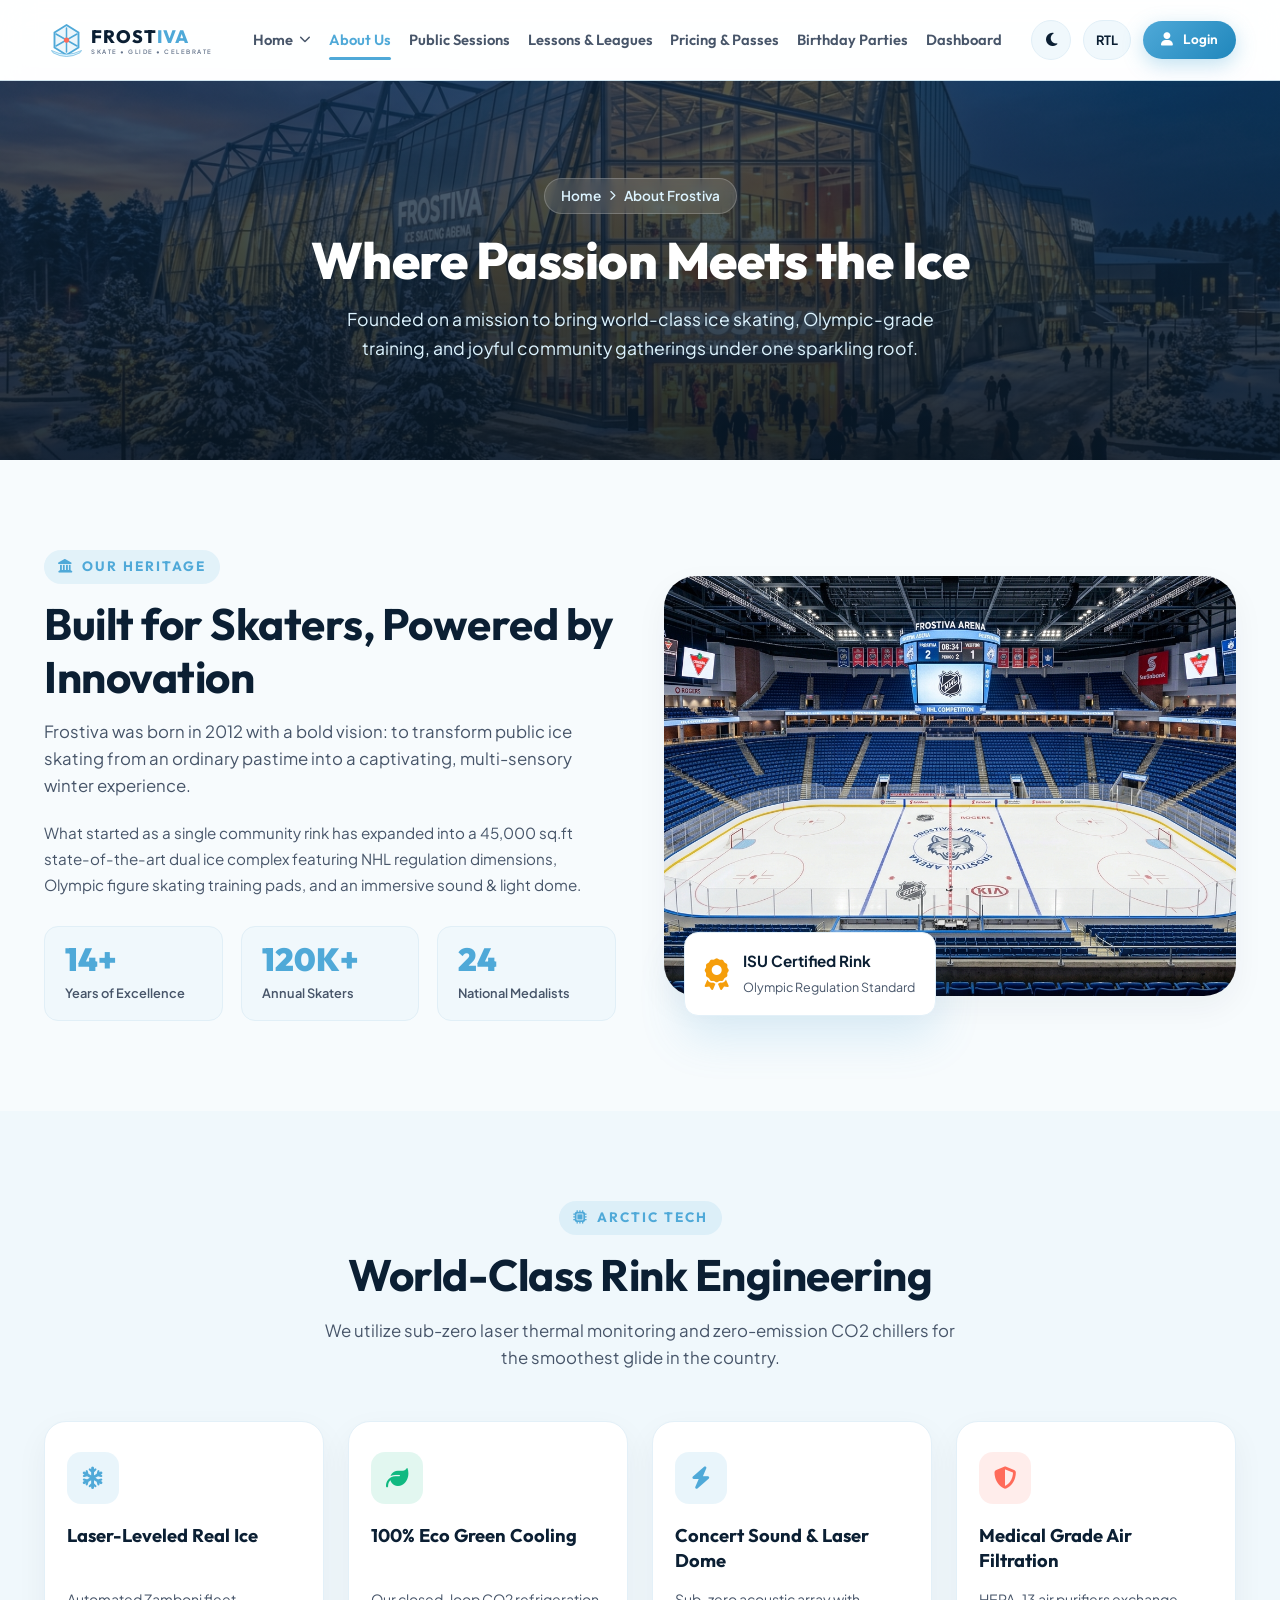
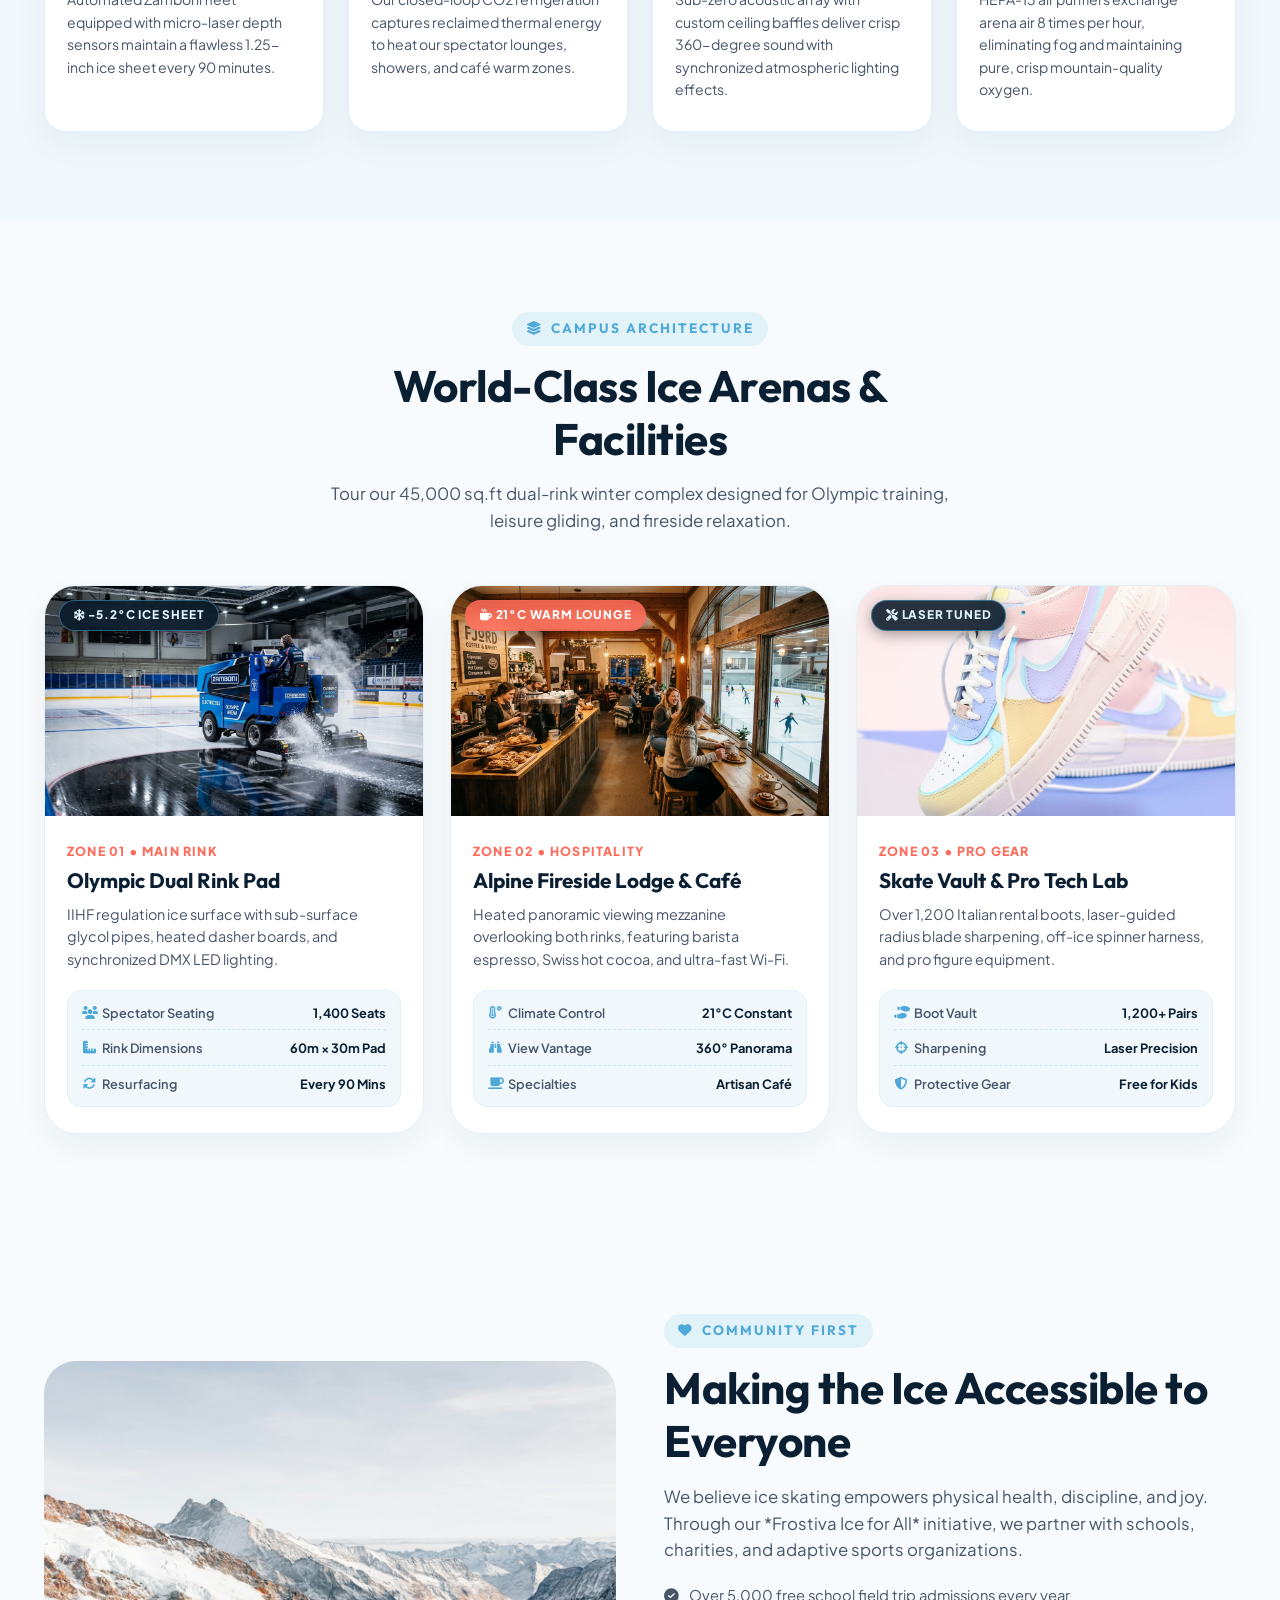
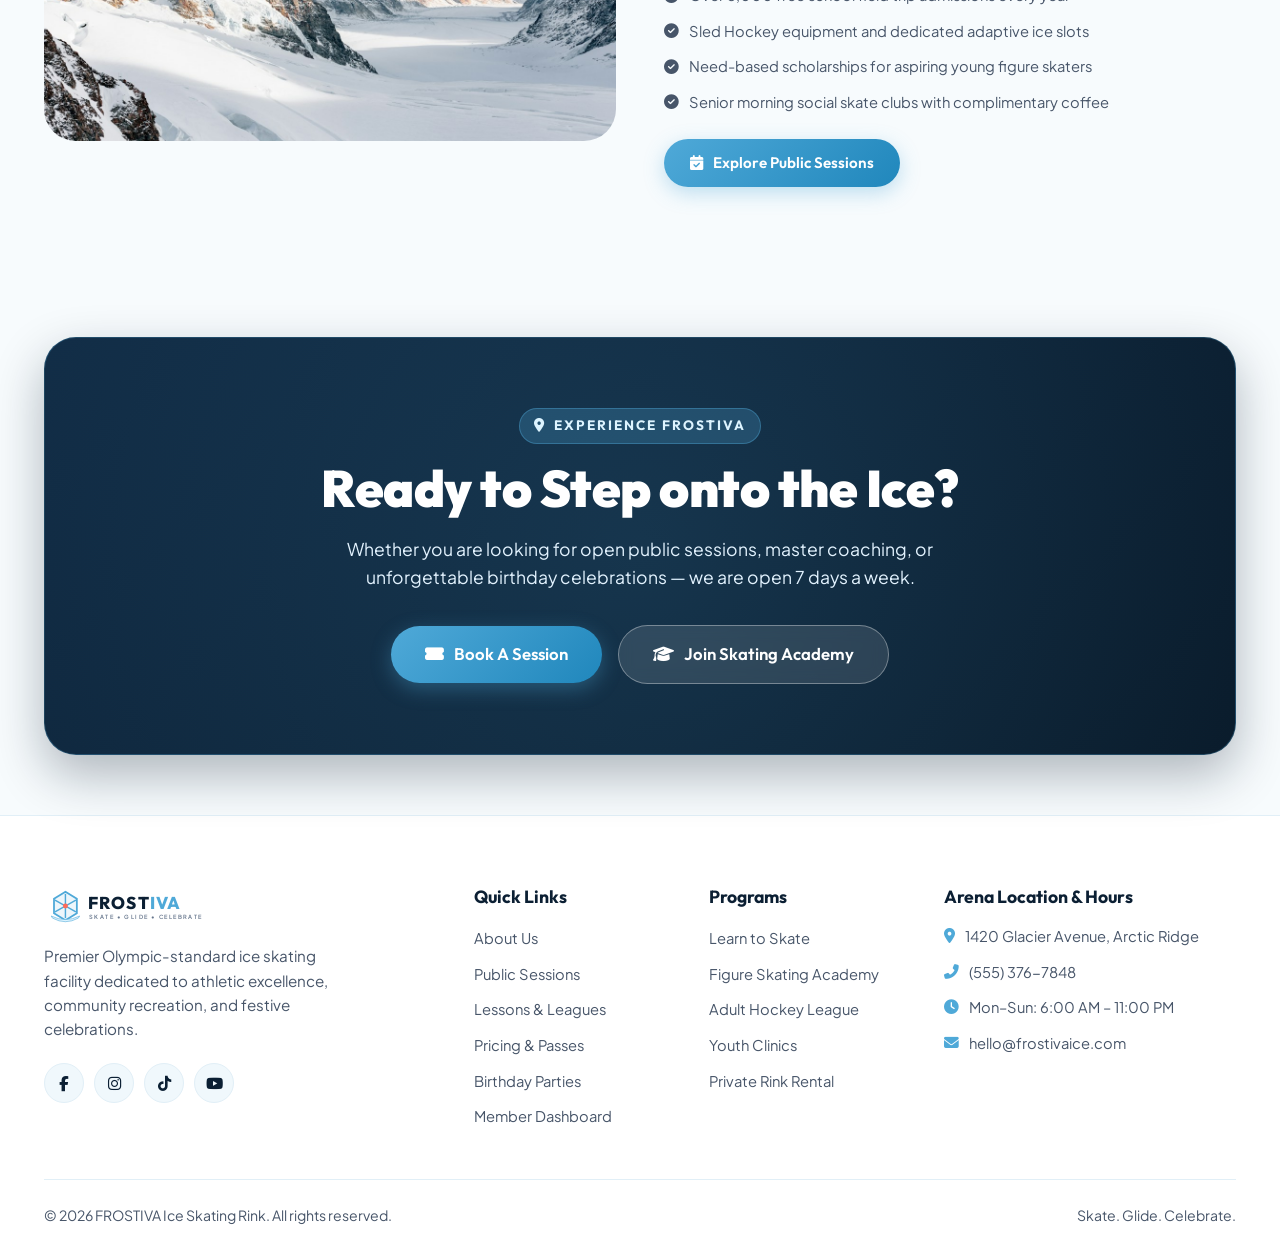
==== commit 75b46dd7: "first commit" ====
--- a/about.html
+++ b/about.html
@@ -5,7 +5,7 @@
   <meta name="viewport" content="width=device-width, initial-scale=1.0">
   <title>About Frostiva — Ice Skating Rink | Heritage &amp; Arena Vision</title>
   <meta name="description" content="Discover the story of Frostiva Ice Skating Rink, our Olympic-grade engineering, sub-zero eco ice systems, and certified coaching staff.">
-  <link rel="icon" href="assets/images/favicon.svg" type="image/svg+xml">
+  <link rel="icon" type="image/svg+xml" href="assets/icons/favicon.svg">
   <!-- Fonts -->
   <link rel="preconnect" href="https://fonts.googleapis.com">
   <link rel="preconnect" href="https://fonts.gstatic.com" crossorigin>
@@ -130,7 +130,7 @@
 
   <main>
     <!-- ==================== SECTION 1 — INNER HERO ==================== -->
-    <section class="inner-hero" style="background-image: url('assets/images/rink-surface.jpg');">
+    <section class="inner-hero" style="background-image: url('assets/images/about-hero.jpg');">
       <div class="inner-hero-content">
         <div class="breadcrumb">
           <a href="index.html">Home</a> <i class="fas fa-chevron-right" style="font-size: 0.65rem;"></i> <span>About Frostiva</span>
@@ -174,7 +174,7 @@
 
           <div class="about-heritage-gallery">
             <div class="heritage-img-main">
-              <img src="assets/images/rink-atmosphere.jpg" alt="Frostiva Main Arena Rink" loading="lazy">
+              <img src="assets/images/about-main-arena.jpg" alt="Frostiva Main Arena Rink" loading="lazy">
             </div>
             <div class="heritage-badge-floating">
               <i class="fas fa-award"></i>
@@ -238,7 +238,7 @@
           <!-- Zone 1 -->
           <article class="campus-zone-card">
             <div class="zone-img-wrap">
-              <img src="assets/images/rink-surface.jpg" alt="Olympic Ice Arena" loading="lazy">
+              <img src="assets/images/about-olympic-ice.jpg" alt="Olympic Ice Arena" loading="lazy">
               <span class="zone-tag-float"><i class="fas fa-snowflake"></i> -5.2°C Ice Sheet</span>
             </div>
             <div class="zone-card-body">
@@ -266,7 +266,7 @@
           <!-- Zone 2 -->
           <article class="campus-zone-card">
             <div class="zone-img-wrap">
-              <img src="assets/images/rink-spectator.jpg" alt="Spectator Lodge & Cafe" loading="lazy">
+              <img src="assets/images/about-lodge-cafe.jpg" alt="Spectator Lodge & Cafe" loading="lazy">
               <span class="zone-tag-float" style="background: rgba(255, 107, 90, 0.85); color: #FFFFFF; border-color: rgba(255, 107, 90, 0.4);"><i class="fas fa-mug-hot"></i> 21°C Warm Lounge</span>
             </div>
             <div class="zone-card-body">
@@ -294,7 +294,7 @@
           <!-- Zone 3 -->
           <article class="campus-zone-card">
             <div class="zone-img-wrap">
-              <img src="assets/images/rink-rentals.jpg" alt="Pro Fitting Lab" loading="lazy">
+              <img src="assets/images/about-fitting-lab.jpg" alt="Pro Fitting Lab" loading="lazy">
               <span class="zone-tag-float"><i class="fas fa-tools"></i> Laser Tuned</span>
             </div>
             <div class="zone-card-body">
@@ -327,7 +327,7 @@
       <div class="container">
         <div class="about-heritage-grid" style="align-items: center;">
           <div class="about-heritage-gallery">
-            <img src="assets/images/session-family.jpg" alt="Frostiva Community Skating Days" style="border-radius: var(--radius-xl); width: 100%; height: 380px; object-fit: cover;" loading="lazy">
+            <img src="assets/images/about-community.jpg" alt="Frostiva Community Skating Days" style="border-radius: var(--radius-xl); width: 100%; height: 380px; object-fit: cover;" loading="lazy">
           </div>
 
           <div class="about-heritage-content">
--- a/assets/css/style.css
+++ b/assets/css/style.css
@@ -1042,7 +1042,7 @@
 .bento-overlay {
   position: absolute;
   inset: 0;
-  background: linear-gradient(180deg, rgba(8, 24, 39, 0.1) 0%, rgba(8, 24, 39, 0.85) 100%);
+  background: linear-gradient(180deg, rgba(8, 24, 39, 0.05) 0%, rgba(8, 24, 39, 0.45) 45%, rgba(8, 24, 39, 0.94) 100%);
   display: flex;
   flex-direction: column;
   justify-content: flex-end;
@@ -1051,25 +1051,42 @@
 }
 
 .bento-tag {
-  font-size: 0.75rem;
-  font-weight: 700;
+  display: inline-flex;
+  align-self: flex-start;
+  font-size: 0.72rem;
+  font-weight: 800;
   text-transform: uppercase;
-  letter-spacing: 1.5px;
-  color: #4FA9D8;
-  margin-bottom: 6px;
+  letter-spacing: 1.2px;
+  color: #38BDF8;
+  background: rgba(10, 25, 47, 0.85);
+  backdrop-filter: blur(8px);
+  -webkit-backdrop-filter: blur(8px);
+  border: 1px solid rgba(56, 189, 248, 0.4);
+  padding: 4px 12px;
+  border-radius: var(--radius-full);
+  margin-bottom: 8px;
+  box-shadow: 0 2px 10px rgba(0, 0, 0, 0.45);
 }
 
 .bento-title {
   font-size: 1.35rem;
-  font-weight: 700;
+  font-weight: 800;
   color: #FFFFFF;
   margin-bottom: 6px;
+  min-height: 34px;
+  display: flex;
+  align-items: center;
+  text-shadow: 0 2px 6px rgba(0, 0, 0, 0.7);
 }
 
 .bento-desc {
   font-size: 0.88rem;
-  color: var(--frost-blue);
-  line-height: 1.4;
+  color: #F1F5F9;
+  line-height: 1.45;
+  min-height: 42px;
+  display: flex;
+  align-items: flex-start;
+  text-shadow: 0 1px 4px rgba(0, 0, 0, 0.7);
 }
 
 .bento-col-8 {
@@ -1588,12 +1605,20 @@
 
 .coach-badge-list {
   display: flex;
-  flex-wrap: wrap;
-  justify-content: center;
+  flex-direction: column;
   align-items: center;
   gap: 8px;
   margin-top: auto;
-  padding-top: 4px;
+  padding-top: 6px;
+  width: 100%;
+}
+
+.coach-badge-list .badge {
+  width: 100%;
+  max-width: 180px;
+  justify-content: center;
+  text-align: center;
+  white-space: nowrap;
 }
 
 /* ==========================================================================
@@ -2052,6 +2077,40 @@
 [dir="rtl"] .h2-tech-num {
   right: auto;
   left: 24px;
+}
+
+/* HUD Audio Bar & Skybox Action Group */
+.hud-audio-bar {
+  background: rgba(255, 255, 255, 0.05);
+  border-radius: var(--radius-md);
+  padding: 18px 24px;
+  display: flex;
+  align-items: center;
+  justify-content: space-between;
+  flex-wrap: wrap;
+  gap: 16px;
+}
+
+.hud-audio-info {
+  display: flex;
+  align-items: center;
+  gap: 14px;
+}
+
+.hud-audio-action {
+  margin-left: auto;
+}
+
+.vip-skybox-btn-group {
+  display: flex;
+  gap: 14px;
+  flex-wrap: wrap;
+}
+
+.vip-action-btn {
+  min-width: 250px;
+  justify-content: center;
+  text-align: center;
 }
 
 /* Responsive adjustments for Home 2 */
@@ -2076,15 +2135,56 @@
 @media (max-width: 600px) {
   .h2-session-row,
   .h2-program-item {
-    grid-template-columns: 1fr;
+    display: flex;
+    flex-direction: column;
+    align-items: center;
     text-align: center;
+    padding: 24px 20px;
+    gap: 14px;
+    width: 100%;
+  }
+  .h2-program-item .h2-prog-avatar {
+    margin: 0 auto;
+  }
+  .h2-program-item .program-price {
+    font-size: 1.35rem;
+    font-weight: 900;
+    margin: 4px 0 6px 0;
+    display: flex;
+    align-items: baseline;
+    justify-content: center;
+    gap: 4px;
+    width: 100%;
+    text-align: center;
+  }
+  .h2-program-item .h2-session-action {
+    width: 100%;
+    display: flex;
+    justify-content: center;
+  }
+  .h2-program-item .h2-reserve-btn {
+    width: 100%;
+    max-width: 240px;
+    justify-content: center;
+  }
+  .hud-audio-bar {
+    padding: 16px 14px;
+  }
+  .hud-audio-action {
+    margin-left: 52px;
+    width: calc(100% - 52px);
+  }
+  .hud-audio-action .btn {
+    width: 100%;
+    justify-content: center;
+  }
+  .vip-action-btn {
+    width: 100%;
+    min-width: 0;
   }
   .h2-session-thumb {
     flex-direction: column;
     text-align: center;
-  }
-  .h2-prog-avatar {
-    margin: 0 auto;
   }
   .h2-selector-grid {
     grid-template-columns: 1fr;
@@ -2198,10 +2298,31 @@
 /* ==========================================================================
    LOGIN / REGISTER PAGE (login.html)
    ========================================================================== */
+.auth-body {
+  padding-top: 0 !important;
+}
+
 .auth-split-wrapper {
-  min-height: calc(100vh - 80px);
+  min-height: 100vh;
   display: grid;
   grid-template-columns: 1fr 1fr;
+}
+
+.auth-brand-logo {
+  display: inline-block;
+  text-decoration: none;
+  margin-bottom: 24px;
+  position: relative;
+  z-index: 5;
+}
+
+.auth-brand-logo .brand-text-title,
+.auth-brand-logo text {
+  fill: #FFFFFF !important;
+}
+
+.auth-brand-logo text tspan {
+  fill: #4FA9D8 !important;
 }
 
 .auth-visual-side {
@@ -2209,8 +2330,9 @@
   background-size: cover;
   background-position: center;
   display: flex;
-  align-items: flex-end;
-  padding: 60px;
+  flex-direction: column;
+  justify-content: space-between;
+  padding: 50px 44px;
   color: #FFFFFF;
 }
 
@@ -2241,10 +2363,46 @@
 
 .auth-form-side {
   display: flex;
+  flex-direction: column;
   align-items: center;
   justify-content: center;
-  padding: 40px;
+  padding: 40px 24px;
   background: var(--bg-main);
+  position: relative;
+  min-height: 100vh;
+}
+
+.auth-top-nav {
+  position: absolute;
+  top: 24px;
+  left: 32px;
+  right: 32px;
+  display: flex;
+  justify-content: space-between;
+  align-items: center;
+  z-index: 5;
+}
+
+.auth-back-home {
+  display: inline-flex;
+  align-items: center;
+  gap: 8px;
+  color: var(--text-muted);
+  font-family: var(--font-heading);
+  font-weight: 700;
+  font-size: 0.88rem;
+  text-decoration: none;
+  transition: var(--transition);
+}
+
+.auth-back-home:hover {
+  color: var(--primary-ice);
+}
+
+.auth-toggles {
+  display: flex;
+  align-items: center;
+  gap: 8px;
 }
 
 .auth-box {
@@ -2710,6 +2868,7 @@
   display: flex;
   align-items: center;
   justify-content: space-between;
+  gap: 12px;
   margin-bottom: 18px;
   padding-bottom: 12px;
   border-bottom: 1px solid var(--surface-border);
@@ -2722,15 +2881,66 @@
   align-items: center;
   gap: 8px;
   color: var(--text-main);
+  margin: 0;
+  white-space: nowrap;
 }
 
 .channel-count-badge {
   background: var(--badge-bg);
   color: var(--primary-ice);
-  font-size: 0.75rem;
+  font-size: 0.76rem;
   font-weight: 700;
-  padding: 3px 10px;
+  padding: 4px 12px;
   border-radius: var(--radius-full);
+  white-space: nowrap;
+  flex-shrink: 0;
+  border: 1px solid rgba(79, 169, 216, 0.25);
+}
+
+/* Party Inquiry Banner & Grid */
+.party-cta-banner {
+  text-align: left;
+  padding: 50px 44px;
+}
+
+.party-inquiry-grid {
+  display: grid;
+  grid-template-columns: 1.1fr 0.9fr;
+  gap: 40px;
+  align-items: center;
+  width: 100%;
+}
+
+.party-inquiry-info {
+  display: flex;
+  flex-direction: column;
+  gap: 14px;
+  min-width: 0;
+}
+
+.party-inquiry-info .cta-title {
+  font-size: clamp(1.6rem, 3vw, 2.3rem);
+  line-height: 1.25;
+  margin-bottom: 6px;
+  word-break: break-word;
+}
+
+.party-inquiry-info .cta-desc {
+  font-size: 0.95rem;
+  line-height: 1.55;
+  margin-bottom: 12px;
+  word-break: break-word;
+}
+
+.party-inquiry-form-card {
+  background: var(--card-bg);
+  border: 1px solid var(--card-border);
+  border-radius: var(--radius-lg);
+  padding: 30px 24px;
+  box-shadow: 0 15px 35px rgba(0, 0, 0, 0.3);
+  width: 100%;
+  max-width: 100%;
+  margin: 0;
 }
 
 .channels-list {
@@ -2916,6 +3126,9 @@
   text-align: center;
   box-shadow: var(--card-shadow);
   transition: var(--transition);
+  display: flex;
+  flex-direction: column;
+  height: 100%;
 }
 
 .roadmap-step-card:hover {
@@ -2957,14 +3170,23 @@
 }
 
 .roadmap-title {
-  font-size: 1.2rem;
+  font-size: 1.15rem;
+  font-weight: 800;
   margin-bottom: 8px;
+  min-height: 48px;
+  display: flex;
+  align-items: center;
+  justify-content: center;
 }
 
 .roadmap-desc {
   font-size: 0.88rem;
   color: var(--text-muted);
   line-height: 1.5;
+  min-height: 86px;
+  display: flex;
+  align-items: flex-start;
+  text-align: center;
 }
 
 
@@ -3208,21 +3430,25 @@
 
 .step-mini-tags {
   display: flex;
-  align-items: center;
-  gap: 10px;
-  flex-wrap: wrap;
+  flex-direction: column;
+  align-items: flex-start;
+  gap: 8px;
+  margin-top: 6px;
 }
 
 .step-mini-tags span {
-  font-size: 0.75rem;
+  font-size: 0.78rem;
   font-weight: 700;
   color: var(--primary-ice);
   background: var(--badge-bg);
-  padding: 2px 10px;
+  border: 1px solid rgba(79, 169, 216, 0.25);
+  padding: 5px 14px;
   border-radius: var(--radius-full);
   display: inline-flex;
   align-items: center;
-  gap: 5px;
+  gap: 8px;
+  width: 175px;
+  box-sizing: border-box;
 }
 
 /* Right: Showcase Card */
@@ -3307,23 +3533,40 @@
   margin: 0;
   display: flex;
   flex-direction: column;
-  gap: 10px;
+  gap: 12px;
 }
 
 .checklist-items li {
   font-size: 0.88rem;
-  color: var(--text-muted);
   line-height: 1.5;
   display: flex;
   align-items: flex-start;
-  gap: 10px;
+  gap: 12px;
 }
 
 .checklist-items li i {
   color: #10B981;
-  margin-top: 4px;
-  font-size: 0.9rem;
+  margin-top: 3px;
+  font-size: 0.92rem;
   flex-shrink: 0;
+}
+
+.checklist-content {
+  display: grid;
+  grid-template-columns: 115px 1fr;
+  gap: 10px;
+  align-items: baseline;
+  flex: 1;
+}
+
+.checklist-label {
+  font-weight: 700;
+  color: var(--text-main);
+  white-space: nowrap;
+}
+
+.checklist-desc {
+  color: var(--text-muted);
 }
 
 /* Bottom 3 Pillars */
@@ -3381,9 +3624,8 @@
 /* ==========================================================================
    SKATER DASHBOARD (dashboard.html)
    ========================================================================== */
-/* Dashboard Unified Header & Subnav Strip (Zero Gap Match) */
 .dashboard-body {
-  padding-top: 114px !important;
+  padding-top: 58px !important;
 }
 
 .dash-custom-header {
@@ -3404,7 +3646,6 @@
   align-items: center;
   justify-content: space-between;
   height: 58px;
-  border-bottom: 1px solid var(--surface-border);
 }
 
 .dash-top-actions {
@@ -3413,7 +3654,7 @@
   gap: 10px;
 }
 
-.dash-back-btn {
+.dash-logout-btn {
   display: inline-flex;
   align-items: center;
   justify-content: center;
@@ -3421,9 +3662,9 @@
   padding: 0 16px;
   height: 38px;
   border-radius: var(--radius-full);
-  background: var(--surface-alt);
-  border: 1px solid var(--surface-border);
-  color: var(--text-main);
+  background: rgba(239, 68, 68, 0.1);
+  border: 1px solid rgba(239, 68, 68, 0.25);
+  color: #EF4444;
   font-family: var(--font-heading);
   font-weight: 700;
   font-size: 0.88rem;
@@ -3431,17 +3672,31 @@
   transition: var(--transition);
 }
 
-.dash-back-btn:hover {
-  background: var(--badge-bg);
-  border-color: var(--primary-ice);
-  color: var(--primary-ice);
-}
-
+.dash-logout-btn:hover {
+  background: #EF4444;
+  border-color: #EF4444;
+  color: #FFFFFF;
+  box-shadow: 0 4px 12px rgba(239, 68, 68, 0.35);
+}
+
+.dash-logout-btn i {
+  color: #EF4444;
+  font-size: 0.95rem;
+  transition: var(--transition);
+}
+
+.dash-logout-btn:hover i {
+  color: #FFFFFF;
+}
+
+/* Mobile Subnav Strip (Hidden on Desktop) */
 .dash-subnav-strip {
+  display: none;
   padding: 8px 16px;
   background: var(--nav-bg);
   overflow-x: auto;
   -webkit-overflow-scrolling: touch;
+  border-top: 1px solid var(--surface-border);
 }
 
 .dash-subnav-strip .dash-menu {
@@ -3500,44 +3755,166 @@
   color: #FFFFFF;
 }
 
+/* Dashboard Layout & Desktop Sidebar (Full-length natural flow without inner scrollbar) */
 .dashboard-layout {
-  display: block;
-  min-height: auto;
-}
-
-.dash-main-content {
-  padding: 24px 20px;
-  background: var(--bg-main);
+  display: flex;
+  min-height: calc(100vh - 58px);
+  width: 100%;
+  align-items: stretch;
+}
+
+.dash-sidebar {
+  width: 270px;
+  min-width: 270px;
+  max-width: 270px;
+  background: var(--surface);
+  border-right: 1px solid var(--surface-border);
+  padding: 24px 16px;
+  height: auto;
+  min-height: 100%;
   overflow-y: visible;
-}
-
-.dash-nav-item i {
+  display: flex;
+  flex-direction: column;
+  gap: 20px;
+  z-index: 90;
+  flex-shrink: 0;
+}
+
+.dash-sidebar-header {
+  padding-bottom: 16px;
+  border-bottom: 1px solid var(--surface-border);
+}
+
+.dash-sidebar-user {
+  display: flex;
+  align-items: center;
+  gap: 12px;
+}
+
+.dash-sidebar-user .dash-user-initials-badge.sm {
+  width: 44px;
+  height: 44px;
+  font-size: 1.1rem;
+}
+
+.dash-sidebar-user-meta {
+  display: flex;
+  flex-direction: column;
+  min-width: 0;
+}
+
+.dash-sidebar-username {
+  font-family: var(--font-heading);
+  font-size: 0.96rem;
+  font-weight: 700;
+  color: var(--text-main);
+  line-height: 1.2;
+}
+
+.dash-sidebar-userplan {
+  display: inline-flex;
+  align-items: center;
+  gap: 5px;
+  font-size: 0.75rem;
+  color: var(--primary-ice);
+  font-weight: 600;
+  margin-top: 3px;
+}
+
+.dash-sidebar-nav {
+  display: flex;
+  flex-direction: column;
+  gap: 4px;
+  flex: 1;
+}
+
+.dash-nav-section-title {
+  font-size: 0.68rem;
+  font-weight: 800;
+  letter-spacing: 0.08em;
+  color: var(--text-muted);
+  text-transform: uppercase;
+  padding: 12px 12px 4px;
+}
+
+.dash-sidebar .dash-nav-item {
+  display: flex;
+  align-items: center;
+  gap: 12px;
+  width: 100%;
+  padding: 10px 14px;
+  border-radius: var(--radius-md);
+  border: 1px solid transparent;
+  background: transparent;
+  color: var(--text-muted);
+  font-size: 0.88rem;
+  font-weight: 600;
+  font-family: var(--font-heading);
+  text-align: left;
+  cursor: pointer;
+  transition: var(--transition);
+}
+
+.dash-sidebar .dash-nav-item i {
   font-size: 1rem;
   width: 20px;
   text-align: center;
   color: var(--primary-ice);
-}
-
-.dash-nav-item:hover {
+  transition: var(--transition);
+}
+
+.dash-sidebar .dash-nav-item:hover {
   background: var(--surface-alt);
   color: var(--primary-ice);
-}
-
-.dash-nav-item.active {
+  border-color: var(--surface-border);
+}
+
+.dash-sidebar .dash-nav-item.active {
   background: var(--primary-ice);
   color: #FFFFFF;
   border-color: var(--primary-ice);
-  box-shadow: 0 4px 12px rgba(79, 169, 216, 0.35);
-}
-
-.dash-nav-item.active i {
+  box-shadow: 0 4px 14px rgba(79, 169, 216, 0.3);
+}
+
+.dash-sidebar .dash-nav-item.active i {
   color: #FFFFFF;
 }
 
+.dash-sidebar-footer {
+  padding-top: 14px;
+  border-top: 1px solid var(--surface-border);
+}
+
+.dash-sidebar-logout {
+  display: flex;
+  align-items: center;
+  gap: 10px;
+  padding: 10px 14px;
+  border-radius: var(--radius-md);
+  color: var(--text-muted);
+  font-size: 0.88rem;
+  font-weight: 600;
+  text-decoration: none;
+  transition: var(--transition);
+}
+
+.dash-sidebar-logout:hover {
+  background: rgba(239, 68, 68, 0.1);
+  color: #EF4444;
+}
+
+.dash-sidebar-logout i {
+  color: #EF4444;
+  width: 20px;
+  text-align: center;
+}
+
 .dash-main-content {
+  flex: 1;
+  min-width: 0;
   padding: 34px 40px;
   background: var(--bg-main);
-  overflow-y: auto;
+  overflow-y: visible;
 }
 
 .dash-header-bar {
@@ -4053,16 +4430,16 @@
 
 .pathway-matrix-grid {
   display: grid;
-  grid-template-columns: 380px 1fr;
-  gap: 28px;
-  align-items: stretch;
+  grid-template-columns: 360px 1fr;
+  gap: 24px;
+  align-items: center;
 }
 
 .pathway-hud-card {
   background: var(--card-bg);
   border: 1px solid var(--card-border);
   border-radius: var(--radius-lg);
-  padding: 30px 24px;
+  padding: 26px 22px;
   box-shadow: var(--card-shadow);
   display: flex;
   flex-direction: column;
@@ -4085,22 +4462,22 @@
 }
 
 .pathway-hud-title {
-  font-size: 1.45rem;
-  margin-bottom: 10px;
+  font-size: 1.4rem;
+  margin-bottom: 8px;
 }
 
 .pathway-hud-desc {
-  font-size: 0.9rem;
-  color: var(--text-muted);
-  line-height: 1.6;
-  margin-bottom: 24px;
+  font-size: 0.88rem;
+  color: var(--text-muted);
+  line-height: 1.55;
+  margin-bottom: 20px;
 }
 
 .pathway-stats-meters {
   display: flex;
   flex-direction: column;
-  gap: 14px;
-  margin-bottom: 28px;
+  gap: 12px;
+  margin-bottom: 22px;
 }
 
 .pathway-meter-row .meter-label {
@@ -4109,7 +4486,7 @@
   font-size: 0.82rem;
   font-weight: 700;
   color: var(--text-main);
-  margin-bottom: 6px;
+  margin-bottom: 5px;
 }
 
 .pathway-meter-row .meter-bar {
@@ -4129,7 +4506,7 @@
 
 .pathway-hud-footer {
   margin-top: auto;
-  padding-top: 20px;
+  padding-top: 18px;
   border-top: 1px solid var(--surface-border);
   display: flex;
   justify-content: space-between;
@@ -4146,37 +4523,47 @@
 .pathway-drills-list {
   display: grid;
   grid-template-columns: repeat(2, 1fr);
-  gap: 20px;
+  gap: 16px;
 }
 
 .drill-card {
   background: var(--card-bg);
   border: 1px solid var(--card-border);
   border-radius: var(--radius-md);
-  padding: 22px;
+  padding: 18px 20px;
   box-shadow: var(--card-shadow);
   display: flex;
-  gap: 16px;
+  gap: 14px;
   transition: var(--transition);
+  height: auto;
 }
 
 .drill-card:hover {
-  transform: translateY(-4px);
+  transform: translateY(-3px);
   border-color: var(--primary-ice);
 }
 
 .drill-num {
   font-family: var(--font-heading);
-  font-size: 1.4rem;
+  font-size: 1.3rem;
   font-weight: 900;
   color: var(--primary-ice);
-  opacity: 0.8;
+  opacity: 0.9;
   line-height: 1;
+  flex-shrink: 0;
+}
+
+.drill-body {
+  display: flex;
+  flex-direction: column;
+  flex: 1;
 }
 
 .drill-body h4 {
-  font-size: 1.05rem;
+  font-size: 1.02rem;
+  font-weight: 700;
   margin-bottom: 6px;
+  line-height: 1.3;
 }
 
 .drill-body p {
@@ -4184,6 +4571,7 @@
   color: var(--text-muted);
   line-height: 1.5;
   margin-bottom: 10px;
+  flex: 1;
 }
 
 .drill-tag {
@@ -4193,6 +4581,7 @@
   font-size: 0.75rem;
   font-weight: 700;
   color: #10B981;
+  margin-top: auto;
 }
 
 /* ==========================================================================
@@ -4221,6 +4610,8 @@
   justify-content: space-between;
   align-items: center;
   margin-bottom: 14px;
+  flex-wrap: wrap;
+  gap: 10px;
 }
 
 .calc-label-row label {
@@ -4241,6 +4632,22 @@
   background: var(--badge-bg);
   padding: 4px 14px;
   border-radius: var(--radius-full);
+  white-space: nowrap;
+  flex-shrink: 0;
+}
+
+/* Party Inquiry Grid */
+.party-inquiry-grid {
+  display: grid;
+  grid-template-columns: 1fr 1fr;
+  gap: 40px;
+  align-items: center;
+}
+
+.form-grid-2 {
+  display: grid;
+  grid-template-columns: 1fr 1fr;
+  gap: 14px;
 }
 
 .calc-slider {
@@ -4552,6 +4959,8 @@
   padding: 30px 22px;
   box-shadow: var(--card-shadow);
   transition: var(--transition);
+  display: flex;
+  flex-direction: column;
 }
 
 .eco-tech-card:hover {
@@ -4571,17 +4980,25 @@
   justify-content: center;
   font-size: 1.4rem;
   margin-bottom: 20px;
+  flex-shrink: 0;
 }
 
 .eco-tech-card h3 {
-  font-size: 1.18rem;
-  margin-bottom: 10px;
+  font-size: 1.15rem;
+  font-weight: 700;
+  line-height: 1.35;
+  min-height: 52px;
+  margin-bottom: 12px;
+  display: flex;
+  align-items: flex-start;
 }
 
 .eco-tech-card p {
   font-size: 0.88rem;
   color: var(--text-muted);
   line-height: 1.6;
+  margin: 0;
+  flex: 1;
 }
 
 /* --- CAMPUS ARCHITECTURE & 3-ZONE FACILITY SHOWCASE --- */
--- a/assets/css/responsive.css
+++ b/assets/css/responsive.css
@@ -7,14 +7,26 @@
 @media (min-width: 1200px) {
   .nav-menu {
     display: flex;
+    gap: clamp(12px, 1.4vw, 20px);
   }
   .hamburger-btn {
     display: none;
   }
 }
 
-/* --- LAPTOPS & TABLETS LANDSCAPE (992px - 1199px) --- */
+/* --- LAPTOPS & TABLETS (max-width: 1199px) --- */
 @media (max-width: 1199px) {
+  .nav-menu {
+    display: none !important; /* Switch to hamburger menu on tablets / smaller laptops */
+  }
+  .nav-actions .btn,
+  .nav-actions .theme-toggle-btn,
+  .nav-actions .rtl-toggle-btn {
+    display: none; /* Accessible inside mobile drawer */
+  }
+  .hamburger-btn {
+    display: flex !important;
+  }
   .sessions-grid-4 {
     grid-template-columns: repeat(2, 1fr);
   }
@@ -35,17 +47,6 @@
 
 /* --- TABLETS PORTRAIT (768px - 991px) --- */
 @media (max-width: 991px) {
-  .nav-menu {
-    display: none; /* Switch to hamburger menu */
-  }
-  .nav-actions .btn,
-  .nav-actions .theme-toggle-btn,
-  .nav-actions .rtl-toggle-btn {
-    display: none; /* Hide Login, Dark mode toggle, and RTL from top navbar on mobile — all available inside mobile drawer */
-  }
-  .hamburger-btn {
-    display: flex;
-  }
   .schedule-timeline-grid,
   .gear-features-grid,
   .coaches-grid,
@@ -67,8 +68,16 @@
   .pathway-matrix-grid,
   .pricing-calc-wrapper,
   .about-heritage-grid,
-  .campus-zones-grid {
-    grid-template-columns: 1fr;
+  .campus-zones-grid,
+  .party-inquiry-grid {
+    grid-template-columns: 1fr;
+  }
+  .party-cta-banner {
+    padding: 36px 22px !important;
+  }
+  .form-grid-2 {
+    grid-template-columns: 1fr !important;
+    gap: 0 !important;
   }
   .pricing-card.featured {
     transform: none;
@@ -79,10 +88,42 @@
   }
   .auth-split-wrapper {
     grid-template-columns: 1fr;
+    min-height: auto;
   }
   .auth-visual-side {
-    min-height: 280px;
-    padding: 30px;
+    min-height: auto;
+    padding: 36px 20px 28px 20px;
+    display: flex;
+    flex-direction: column;
+    justify-content: flex-start;
+  }
+  .auth-brand-logo {
+    margin-bottom: 22px;
+  }
+  .auth-visual-content {
+    margin-top: 0;
+  }
+  .auth-visual-title {
+    font-size: 1.85rem;
+    margin-bottom: 8px;
+  }
+  .auth-visual-text {
+    font-size: 0.92rem;
+  }
+  .auth-form-side {
+    min-height: auto !important;
+    padding: 24px 16px 40px 16px;
+    justify-content: flex-start;
+  }
+  .auth-top-nav {
+    position: static;
+    width: 100%;
+    margin-bottom: 20px;
+  }
+  .auth-box {
+    width: 100%;
+    max-width: 440px;
+    margin: 0 auto;
   }
   .dashboard-body {
     padding-top: 108px !important;
@@ -92,6 +133,7 @@
     padding: 0 14px !important;
   }
   .dash-subnav-strip {
+    display: block !important;
     padding: 6px 12px;
   }
   .dash-subnav-strip .dash-nav-item {
@@ -102,6 +144,15 @@
     font-size: 0.82rem;
     font-weight: 700;
   }
+  .dash-sidebar {
+    display: none !important;
+  }
+  .dashboard-layout {
+    display: block !important;
+  }
+  .dash-main-content {
+    padding: 20px 14px !important;
+  }
   .dash-custom-header .dash-top-actions {
     display: flex !important;
     align-items: center;
@@ -111,7 +162,7 @@
   .dash-custom-header .dash-top-actions .rtl-toggle-btn {
     display: inline-flex !important;
   }
-  .dash-back-btn {
+  .dash-logout-btn {
     width: 36px;
     height: 36px;
     padding: 0;
@@ -159,6 +210,7 @@
   .hud-sensors-grid,
   .roadmap-flow,
   .pathway-tier-tabs,
+  .pathway-drills-list,
   .calc-options-grid,
   .eco-tech-grid,
   .dash-stats-grid-ref,
@@ -236,6 +288,20 @@
     width: 100%;
   }
 
+  .pathway-hud-card {
+    padding: 22px 18px;
+  }
+
+  .pathway-hud-footer {
+    flex-wrap: wrap;
+    gap: 12px;
+  }
+
+  .pathway-hud-footer .btn {
+    width: 100%;
+    text-align: center;
+  }
+
   .coach-img-wrap {
     height: 240px;
   }
@@ -439,9 +505,14 @@
     align-items: flex-start;
     gap: 16px;
   }
-  
+
   .cta-banner-winter {
-    padding: 36px 18px;
+    padding: 30px 16px !important;
+  }
+
+  .party-inquiry-grid {
+    grid-template-columns: 1fr !important;
+    gap: 24px !important;
   }
   
   .footer-top {
@@ -454,8 +525,29 @@
     gap: 12px;
   }
   
+  .party-inquiry-form-card,
   .auth-box {
-    padding: 24px 18px;
+    padding: 22px 16px !important;
+  }
+
+  .channels-deck-header h4 {
+    font-size: 0.98rem;
+    gap: 6px;
+  }
+
+  .channel-count-badge {
+    font-size: 0.72rem;
+    padding: 3px 8px;
+  }
+
+  .form-grid-2 {
+    grid-template-columns: 1fr;
+  }
+
+  .auth-top-nav {
+    position: static;
+    width: 100%;
+    margin-bottom: 20px;
   }
   
   .dash-main-content {
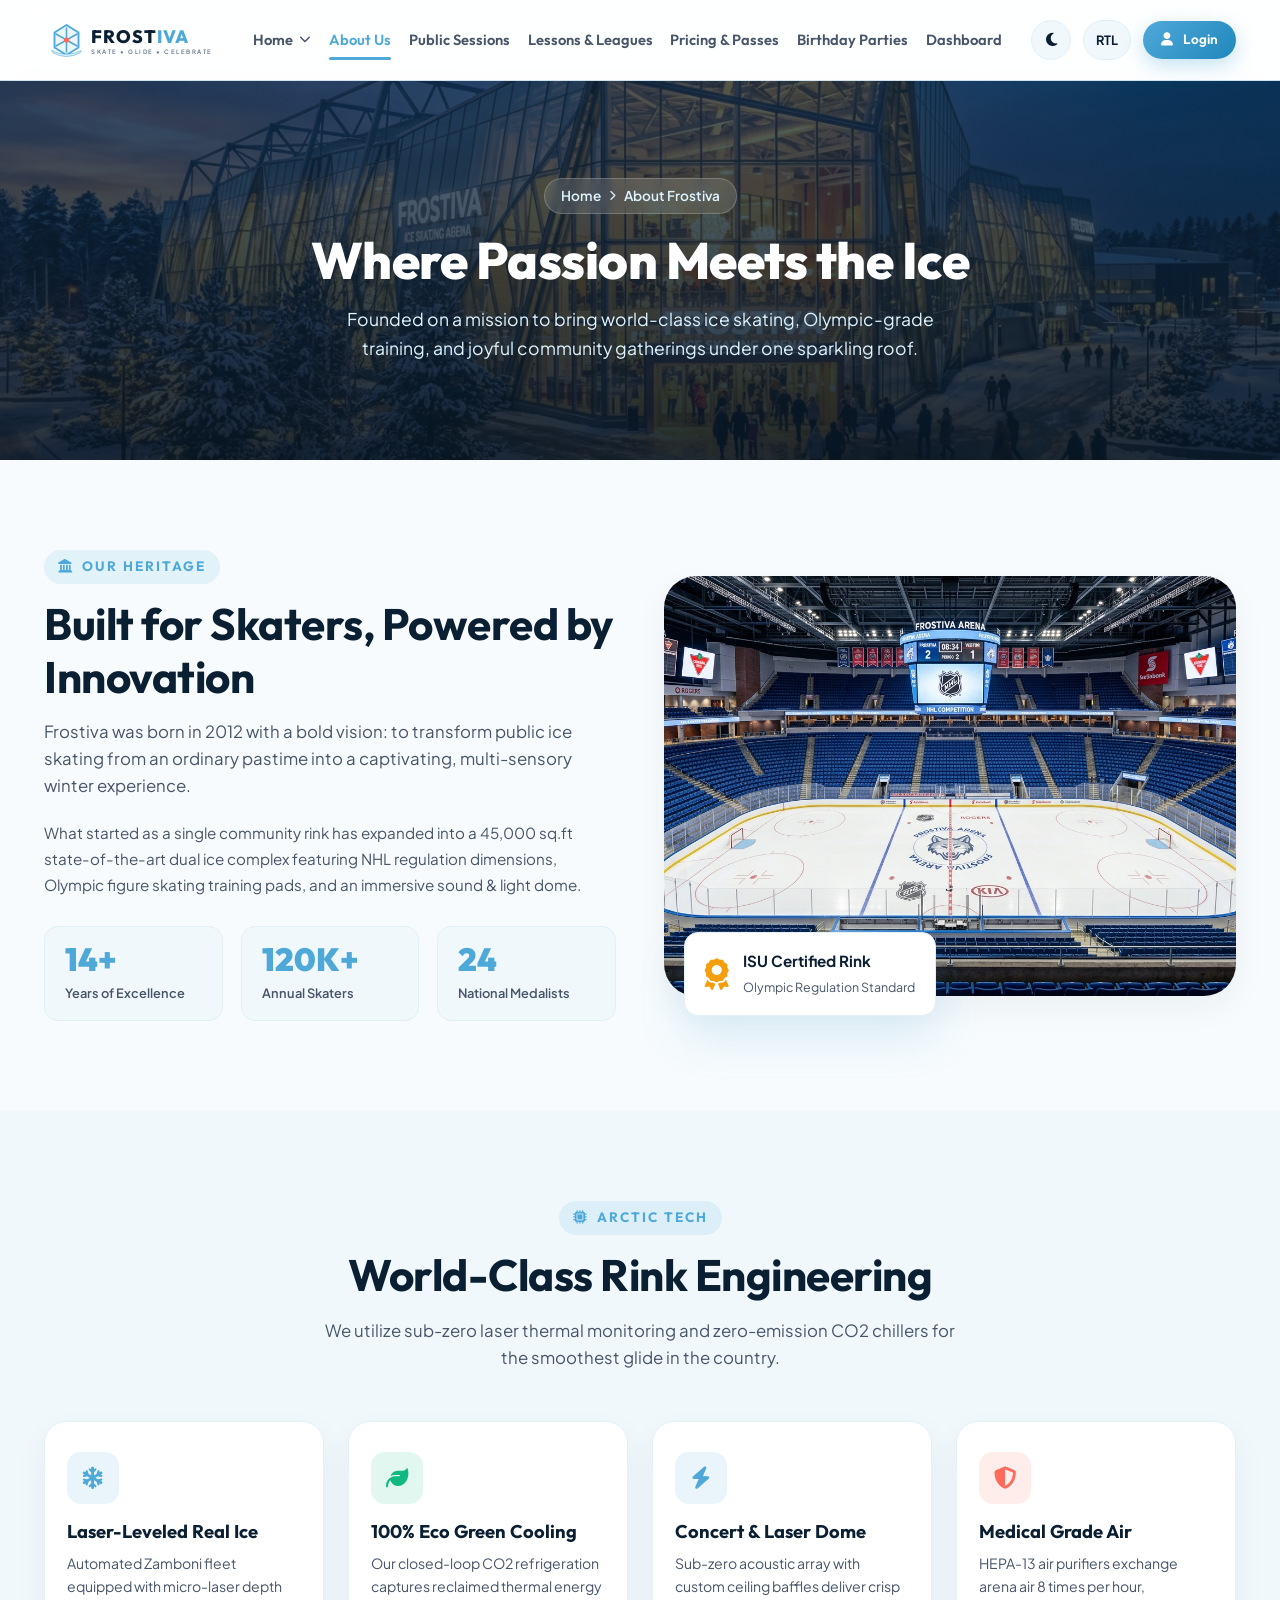
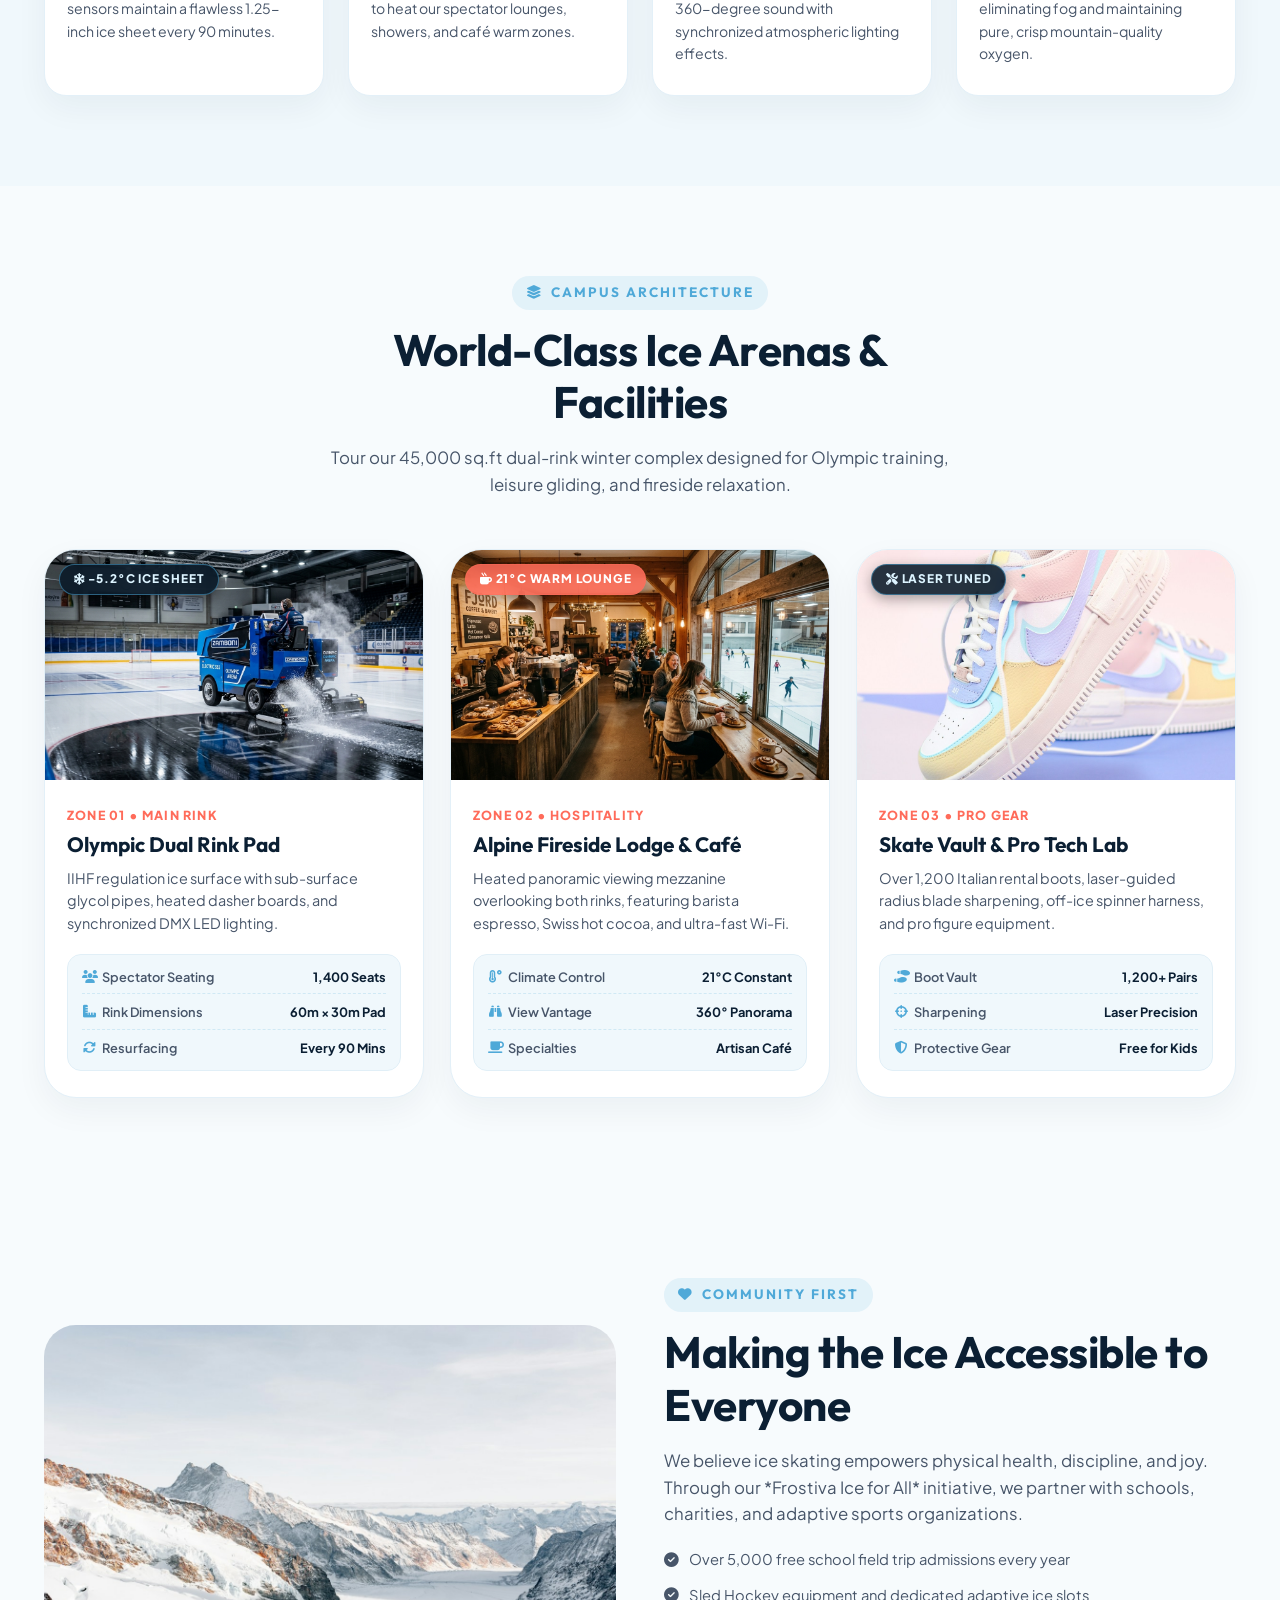
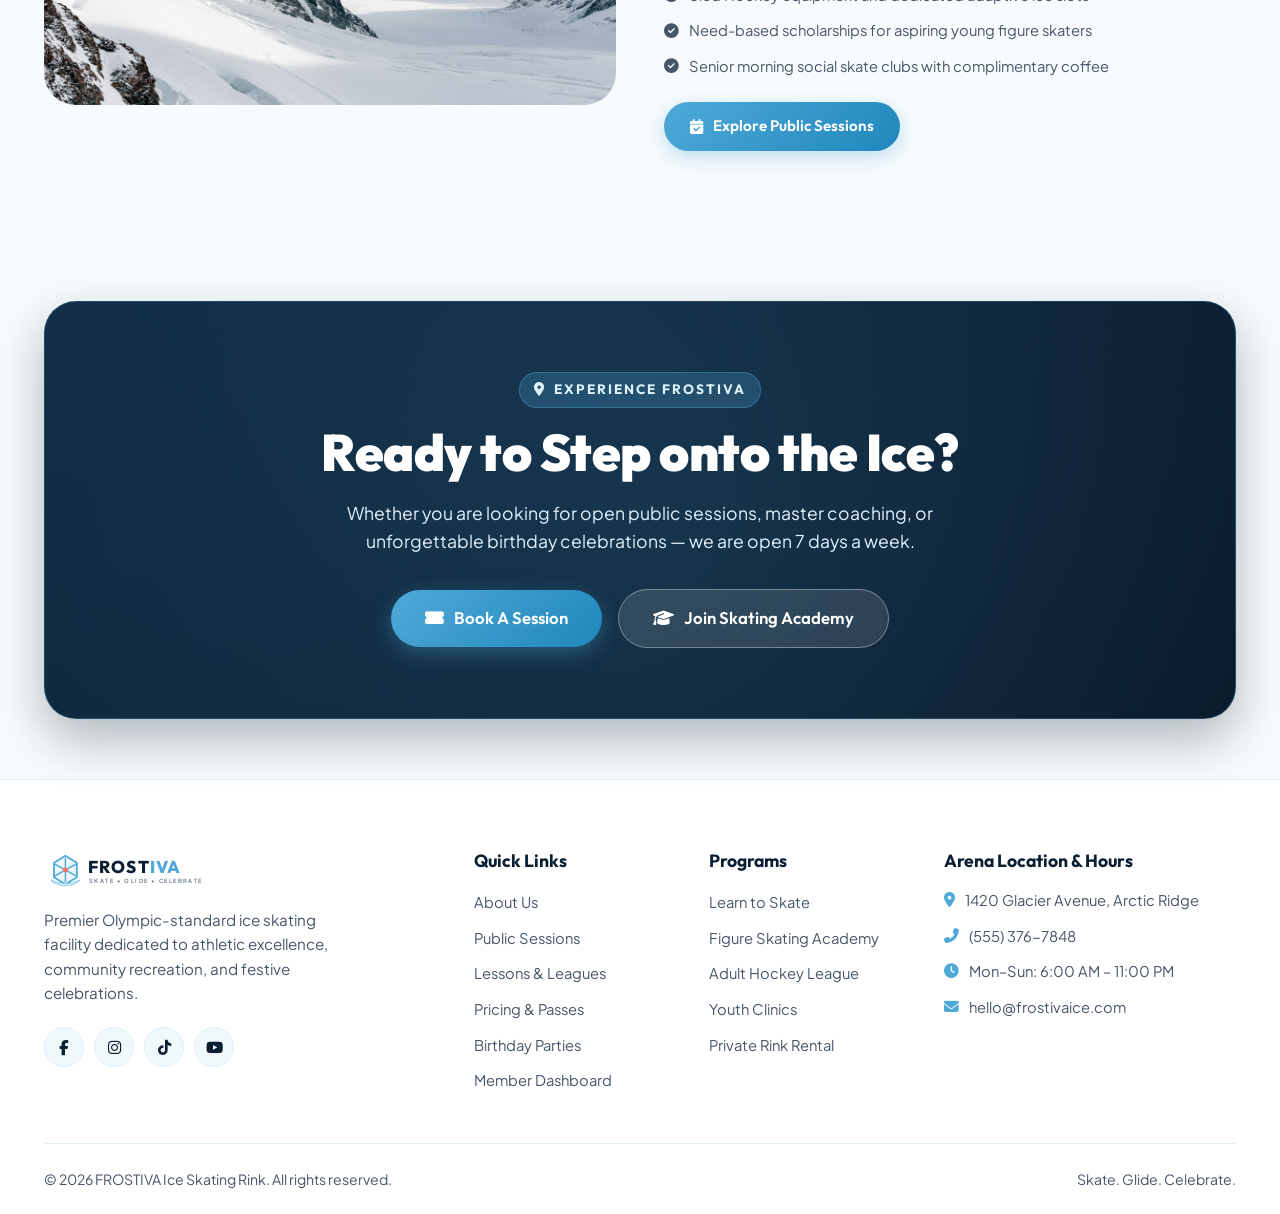
==== commit 9d4c211e: "first commit" ====
--- a/about.html
+++ b/about.html
@@ -212,13 +212,13 @@
 
           <div class="eco-tech-card">
             <div class="eco-tech-icon"><i class="fas fa-bolt"></i></div>
-            <h3>Concert Sound &amp; Laser Dome</h3>
+            <h3>Concert &amp; Laser Dome</h3>
             <p>Sub-zero acoustic array with custom ceiling baffles deliver crisp 360-degree sound with synchronized atmospheric lighting effects.</p>
           </div>
 
           <div class="eco-tech-card">
             <div class="eco-tech-icon" style="background: rgba(255, 107, 90, 0.12); color: var(--accent-coral);"><i class="fas fa-shield-alt"></i></div>
-            <h3>Medical Grade Air Filtration</h3>
+            <h3>Medical Grade Air</h3>
             <p>HEPA-13 air purifiers exchange arena air 8 times per hour, eliminating fog and maintaining pure, crisp mountain-quality oxygen.</p>
           </div>
         </div>
--- a/assets/css/style.css
+++ b/assets/css/style.css
@@ -1299,9 +1299,16 @@
   padding: 24px;
   display: flex;
   flex-direction: column;
+  justify-content: space-between;
   gap: 14px;
   box-shadow: var(--card-shadow);
   transition: var(--transition);
+  height: 100%;
+}
+
+.slot-card .btn {
+  margin-top: auto;
+  width: 100%;
 }
 
 .slot-card:hover {
@@ -2011,11 +2018,35 @@
   border-radius: var(--radius-lg);
   padding: 20px 28px;
   display: grid;
-  grid-template-columns: 74px 2.2fr 1.3fr 1.1fr 160px;
+  grid-template-columns: 68px 1.8fr 220px 120px 150px;
   align-items: center;
   gap: 20px;
   box-shadow: var(--card-shadow);
   transition: var(--transition);
+}
+
+.h2-prog-badge-wrap {
+  display: flex;
+  justify-content: center;
+  align-items: center;
+  width: 100%;
+}
+
+.h2-prog-badge {
+  width: 210px;
+  min-width: 210px;
+  max-width: 210px;
+  height: 36px;
+  display: inline-flex;
+  align-items: center;
+  justify-content: center;
+  text-align: center;
+  white-space: nowrap;
+  padding: 6px 14px;
+  font-size: 0.8rem;
+  letter-spacing: 0.5px;
+  border-radius: var(--radius-full);
+  box-sizing: border-box;
 }
 
 .h2-program-item:hover {
@@ -2157,15 +2188,22 @@
     width: 100%;
     text-align: center;
   }
+  .h2-session-row .h2-session-action,
   .h2-program-item .h2-session-action {
     width: 100%;
     display: flex;
     justify-content: center;
+    align-items: center;
+    text-align: center;
+    margin-top: 4px;
   }
+  .h2-session-row .h2-reserve-btn,
   .h2-program-item .h2-reserve-btn {
     width: 100%;
     max-width: 240px;
+    margin: 0 auto;
     justify-content: center;
+    text-align: center;
   }
   .hud-audio-bar {
     padding: 16px 14px;
@@ -2470,10 +2508,56 @@
   transition: var(--transition);
 }
 
+select.form-control {
+  appearance: none;
+  -webkit-appearance: none;
+  -moz-appearance: none;
+  background-image: url("data:image/svg+xml,%3Csvg xmlns='http://www.w3.org/2000/svg' fill='none' viewBox='0 0 24 24' stroke='%234FA9D8' stroke-width='2.5'%3E%3Cpath stroke-linecap='round' stroke-linejoin='round' d='M19 9l-7 7-7-7'%3E%3C/path%3E%3C/svg%3E");
+  background-repeat: no-repeat;
+  background-position: right 14px center;
+  background-size: 16px 16px;
+  padding-right: 38px;
+}
+
+input[type="date"].form-control,
+input[type="time"].form-control {
+  padding-right: 12px;
+}
+
 .form-control:focus {
   border-color: var(--primary-ice);
   background: var(--surface);
   box-shadow: 0 0 0 3px rgba(79, 169, 216, 0.2);
+}
+
+/* Calendar & Time Picker Indicator Contrast in Dark Mode / Dark Cards */
+input[type="date"]::-webkit-calendar-picker-indicator,
+input[type="time"]::-webkit-calendar-picker-indicator {
+  cursor: pointer;
+  padding: 4px;
+  margin: 0;
+  opacity: 0.95;
+  transition: var(--transition);
+}
+
+[data-theme="dark"] input[type="date"],
+[data-theme="dark"] input[type="time"],
+.cta-banner-winter input[type="date"],
+.party-inquiry-form-card input[type="date"],
+.auth-box input[type="date"],
+.dashboard-layout input[type="date"] {
+  color-scheme: dark !important;
+}
+
+[data-theme="dark"] input[type="date"]::-webkit-calendar-picker-indicator,
+[data-theme="dark"] input[type="time"]::-webkit-calendar-picker-indicator,
+.cta-banner-winter input[type="date"]::-webkit-calendar-picker-indicator,
+.party-inquiry-form-card input[type="date"]::-webkit-calendar-picker-indicator,
+.auth-box input[type="date"]::-webkit-calendar-picker-indicator,
+.dashboard-layout input[type="date"]::-webkit-calendar-picker-indicator {
+  filter: invert(1) brightness(3) contrast(1.5) !important;
+  opacity: 1 !important;
+  cursor: pointer;
 }
 
 .password-toggle-btn {
@@ -3988,9 +4072,16 @@
   display: flex;
   align-items: center;
   justify-content: space-between;
+  gap: 10px;
+  flex-wrap: wrap;
   margin-bottom: 20px;
   padding-bottom: 12px;
   border-bottom: 1px solid var(--surface-border);
+}
+
+.dash-panel-header .badge {
+  white-space: nowrap;
+  flex-shrink: 0;
 }
 
 .dash-panel-title {
@@ -4057,7 +4148,7 @@
 /* Rewards Card with Images */
 .rewards-catalog-grid {
   display: grid;
-  grid-template-columns: repeat(auto-fit, minmax(210px, 1fr));
+  grid-template-columns: repeat(3, 1fr);
   gap: 18px;
 }
 
@@ -4065,11 +4156,18 @@
   background: var(--card-bg);
   border: 1px solid var(--card-border);
   border-radius: var(--radius-md);
-  padding: 14px;
+  padding: 16px;
   text-align: center;
   transition: var(--transition);
   display: flex;
   flex-direction: column;
+  justify-content: space-between;
+  height: 100%;
+}
+
+.reward-card .btn {
+  margin-top: auto;
+  width: 100%;
 }
 
 .reward-card:hover {
@@ -4080,7 +4178,7 @@
 
 .reward-img-wrap {
   width: 100%;
-  height: 120px;
+  height: 130px;
   border-radius: var(--radius-sm);
   overflow: hidden;
   margin-bottom: 12px;
@@ -4109,6 +4207,38 @@
   font-weight: 800;
   display: block;
   margin-bottom: 14px;
+}
+
+/* Gear & Locker Dashboard Grid */
+.dash-gear-locker-grid {
+  display: grid;
+  grid-template-columns: repeat(3, 1fr);
+  gap: 20px;
+  align-items: stretch;
+}
+
+.dash-gear-box {
+  background: var(--surface-alt);
+  border: 1px solid var(--surface-border);
+  border-radius: var(--radius-md);
+  padding: 20px;
+  display: flex;
+  flex-direction: column;
+  justify-content: space-between;
+  height: 100%;
+  transition: var(--transition);
+}
+
+.dash-gear-box:hover {
+  border-color: var(--primary-ice);
+  transform: translateY(-2px);
+}
+
+.dash-gear-header {
+  display: flex;
+  justify-content: space-between;
+  align-items: center;
+  margin-bottom: 12px;
 }
 
 .guest-pass-form {
@@ -4950,6 +5080,7 @@
   display: grid;
   grid-template-columns: repeat(4, 1fr);
   gap: 24px;
+  align-items: stretch;
 }
 
 .eco-tech-card {
@@ -4961,6 +5092,7 @@
   transition: var(--transition);
   display: flex;
   flex-direction: column;
+  height: 100%;
 }
 
 .eco-tech-card:hover {
@@ -4979,18 +5111,15 @@
   align-items: center;
   justify-content: center;
   font-size: 1.4rem;
-  margin-bottom: 20px;
+  margin-bottom: 16px;
   flex-shrink: 0;
 }
 
 .eco-tech-card h3 {
   font-size: 1.15rem;
   font-weight: 700;
-  line-height: 1.35;
-  min-height: 52px;
-  margin-bottom: 12px;
-  display: flex;
-  align-items: flex-start;
+  line-height: 1.3;
+  margin-bottom: 8px;
 }
 
 .eco-tech-card p {
--- a/assets/css/responsive.css
+++ b/assets/css/responsive.css
@@ -42,6 +42,14 @@
   }
   .dash-stats-grid {
     grid-template-columns: repeat(2, 1fr);
+  }
+  .dash-stats-grid-ref {
+    grid-template-columns: repeat(2, 1fr);
+    gap: 16px;
+  }
+  .dash-grid-two-col {
+    grid-template-columns: 1fr !important;
+    gap: 20px;
   }
 }
 
@@ -58,6 +66,11 @@
   .eco-tech-grid,
   .dash-stats-grid-ref {
     grid-template-columns: repeat(2, 1fr);
+  }
+  .dash-gear-locker-grid,
+  .rewards-catalog-grid {
+    grid-template-columns: repeat(auto-fit, minmax(220px, 1fr));
+    gap: 16px;
   }
   .roadmap-flow::before {
     display: none;
@@ -214,9 +227,23 @@
   .calc-options-grid,
   .eco-tech-grid,
   .dash-stats-grid-ref,
-  .campus-zones-grid {
+  .campus-zones-grid,
+  .dash-gear-locker-grid,
+  .dash-payment-methods-grid,
+  .rewards-catalog-grid {
     grid-template-columns: 1fr;
     gap: 20px;
+  }
+
+  .eco-tech-card {
+    padding: 22px 18px !important;
+  }
+  .eco-tech-card .eco-tech-icon {
+    margin-bottom: 14px !important;
+  }
+  .eco-tech-card h3 {
+    min-height: auto !important;
+    margin-bottom: 8px !important;
   }
 
   .roadmap-flow::before {
@@ -593,6 +620,27 @@
     flex-wrap: nowrap;
     padding-bottom: 4px;
   }
+
+  .dash-stats-grid-ref {
+    grid-template-columns: 1fr !important;
+    gap: 14px !important;
+  }
+
+  .dash-milestone-banner {
+    flex-direction: column !important;
+    align-items: flex-start !important;
+    gap: 14px !important;
+  }
+
+  .dash-milestone-banner .btn {
+    width: 100% !important;
+    justify-content: center;
+  }
+
+  .dash-gear-header {
+    flex-wrap: wrap !important;
+    gap: 8px !important;
+  }
 }
 
 /* --- SMALL MOBILE (320px - 380px) --- */
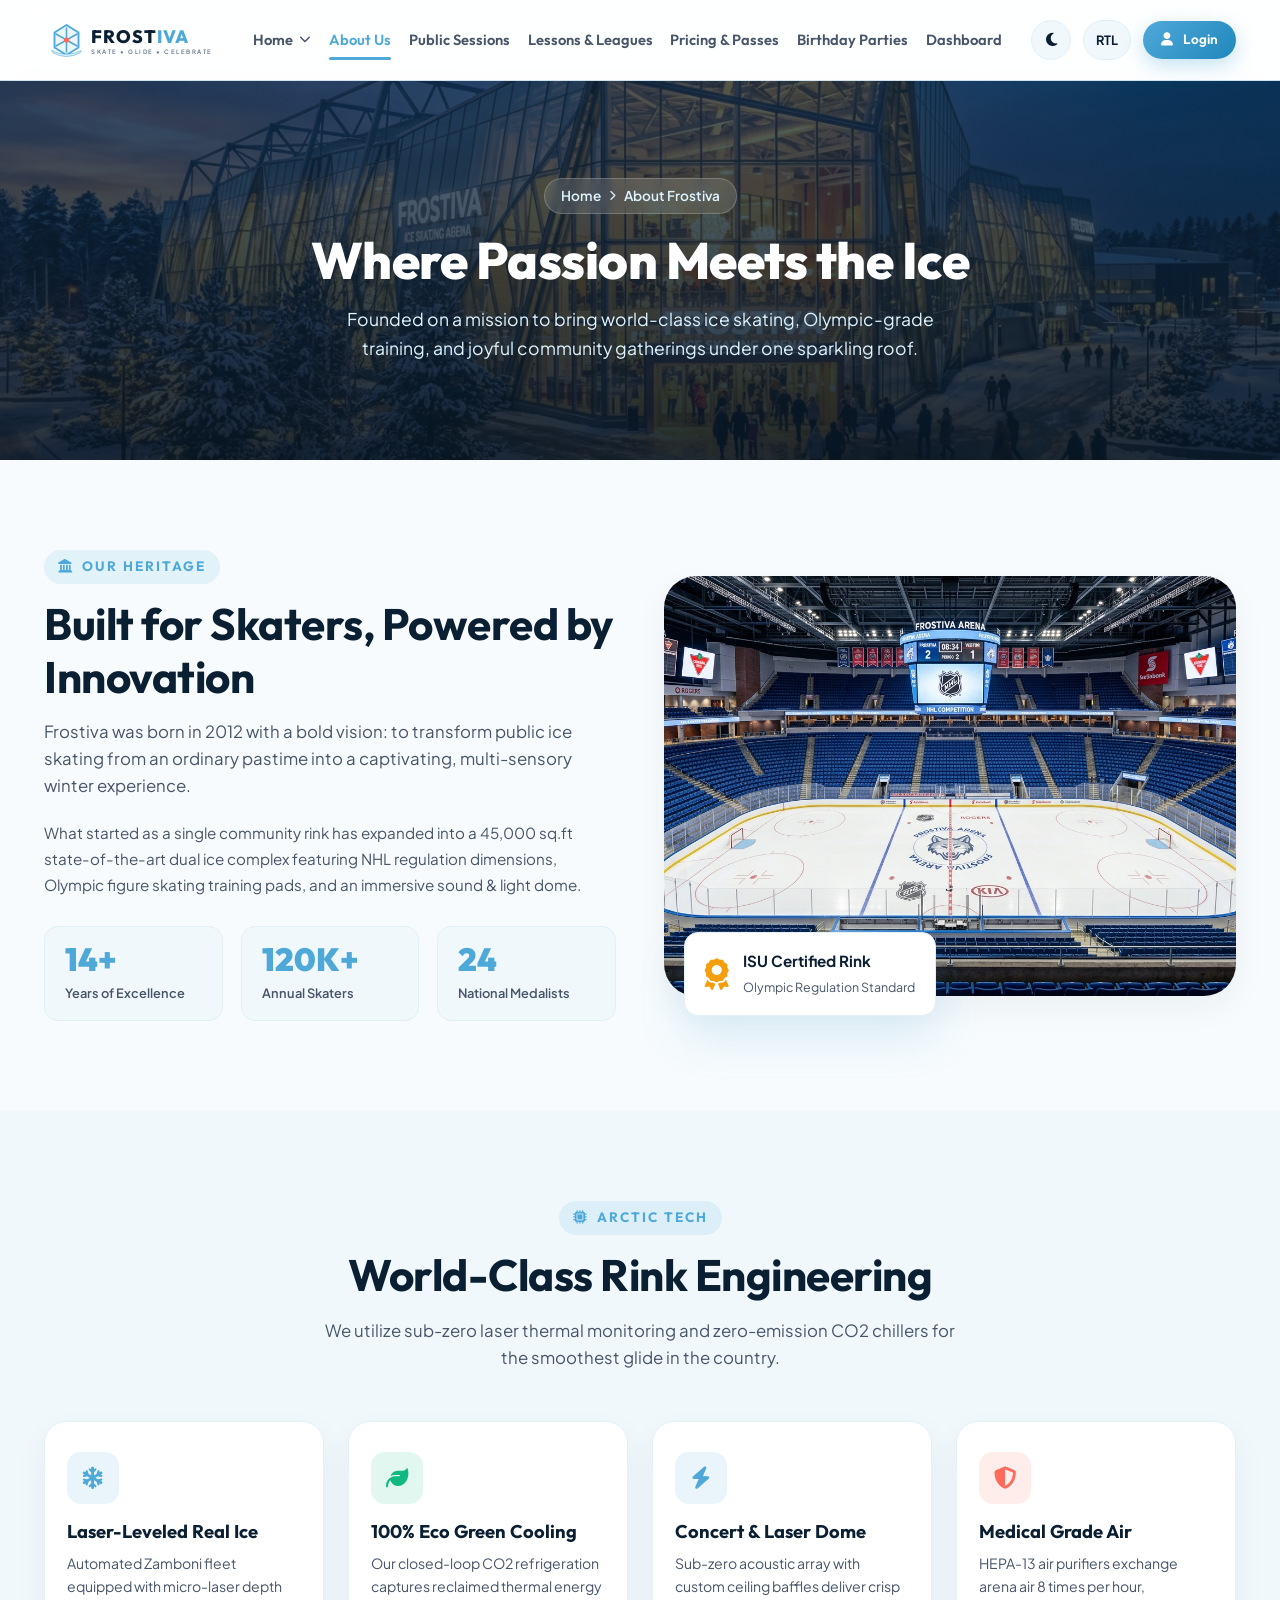
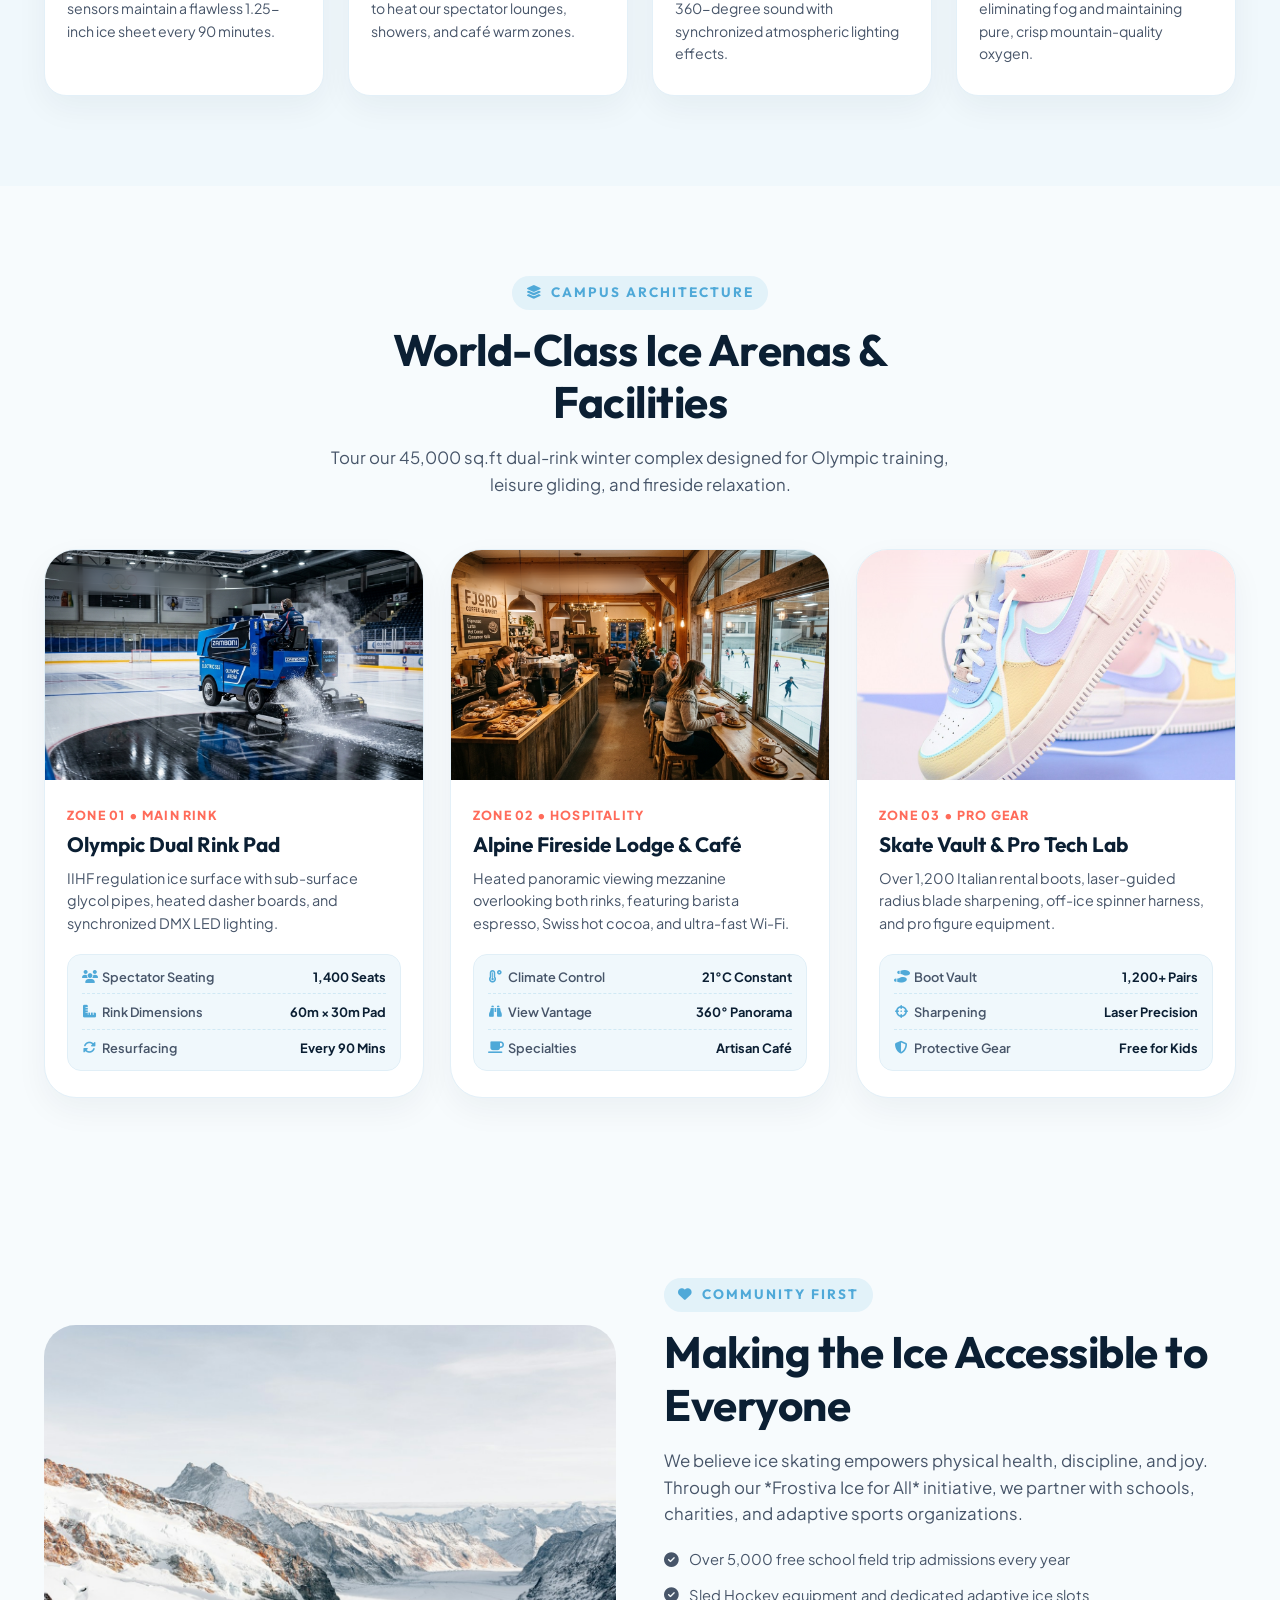
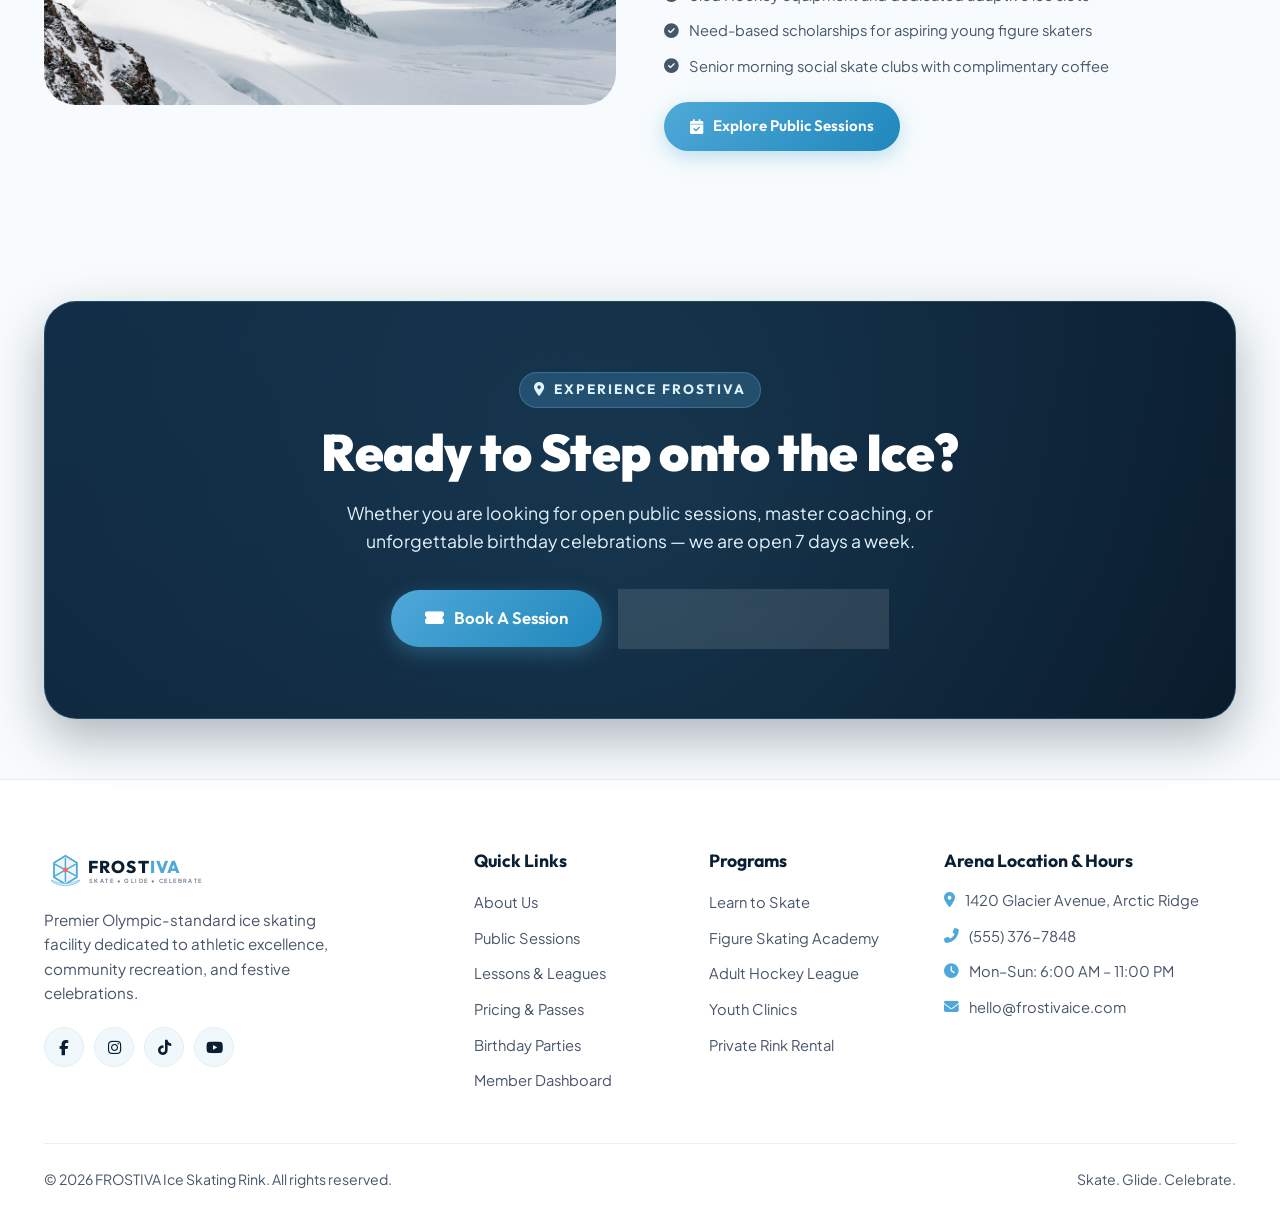
==== commit b0650ed1: "first commit" ====
--- a/about.html
+++ b/about.html
@@ -17,6 +17,33 @@
   <link rel="stylesheet" href="assets/css/responsive.css">
 </head>
 <body>
+
+  <!-- ==================== PAGE PRELOADER ==================== -->
+  <div class="page-preloader" id="pagePreloader" aria-hidden="true">
+    <div class="preloader-content">
+      <div class="preloader-spinner-wrap">
+        <svg class="preloader-snowflake-svg" viewBox="0 0 50 50" fill="none">
+          <circle cx="25" cy="25" r="22" stroke="rgba(79, 169, 216, 0.2)" stroke-width="3"/>
+          <circle cx="25" cy="25" r="22" stroke="url(#iceLoaderGrad)" stroke-width="3.5" stroke-linecap="round" stroke-dasharray="100" stroke-dashoffset="60" class="spinner-ring"/>
+          <defs>
+            <linearGradient id="iceLoaderGrad" x1="0%" y1="0%" x2="100%" y2="100%">
+              <stop offset="0%" stop-color="#4FA9D8"/>
+              <stop offset="100%" stop-color="#FF6B5A"/>
+            </linearGradient>
+          </defs>
+        </svg>
+        <div class="preloader-icon-center">
+          <i class="fas fa-snowflake"></i>
+        </div>
+      </div>
+      <div class="preloader-brand">
+        FROST<span>IVA</span>
+      </div>
+      <div class="preloader-bar">
+        <div class="preloader-bar-fill"></div>
+      </div>
+    </div>
+  </div>
 
   <!-- ==================== NAVBAR ==================== -->
   <header class="header-wrapper">
--- a/assets/css/style.css
+++ b/assets/css/style.css
@@ -5544,3 +5544,136 @@
   font-weight: 600;
 }
 
+/* ==========================================================================
+   PAGE PRELOADER
+   ========================================================================== */
+.page-preloader {
+  position: fixed;
+  top: 0;
+  left: 0;
+  width: 100vw;
+  height: 100vh;
+  background: var(--bg-main, #F7FBFD);
+  z-index: 999999;
+  display: flex;
+  align-items: center;
+  justify-content: center;
+  flex-direction: column;
+  transition: opacity 0.45s cubic-bezier(0.4, 0, 0.2, 1), visibility 0.45s ease;
+  pointer-events: all;
+  opacity: 1;
+  visibility: visible;
+}
+
+[data-theme="dark"] .page-preloader {
+  background: #081523;
+}
+
+.page-preloader.loaded {
+  opacity: 0;
+  visibility: hidden;
+  pointer-events: none;
+}
+
+.preloader-content {
+  display: flex;
+  flex-direction: column;
+  align-items: center;
+  justify-content: center;
+  text-align: center;
+  position: relative;
+}
+
+.preloader-spinner-wrap {
+  position: relative;
+  width: 76px;
+  height: 76px;
+  margin-bottom: 20px;
+  display: flex;
+  align-items: center;
+  justify-content: center;
+}
+
+.preloader-snowflake-svg {
+  width: 76px;
+  height: 76px;
+  animation: preloader-spin 2s linear infinite;
+}
+
+.spinner-ring {
+  stroke-dasharray: 120;
+  stroke-dashoffset: 40;
+  animation: preloader-dash 1.8s ease-in-out infinite alternate;
+}
+
+.preloader-icon-center {
+  position: absolute;
+  top: 50%;
+  left: 50%;
+  transform: translate(-50%, -50%);
+  color: var(--primary-ice, #4FA9D8);
+  font-size: 24px;
+  display: flex;
+  align-items: center;
+  justify-content: center;
+  animation: preloader-pulse 1.8s ease-in-out infinite;
+}
+
+.preloader-brand {
+  font-family: var(--font-heading, 'Outfit', sans-serif);
+  font-size: 22px;
+  font-weight: 800;
+  letter-spacing: 3px;
+  color: var(--text-main, #0B1F33);
+  margin-bottom: 14px;
+  text-transform: uppercase;
+}
+
+[data-theme="dark"] .preloader-brand {
+  color: #F7FBFD;
+}
+
+.preloader-brand span {
+  color: var(--primary-ice, #4FA9D8);
+}
+
+.preloader-bar {
+  width: 140px;
+  height: 4px;
+  background: rgba(79, 169, 216, 0.18);
+  border-radius: 9999px;
+  overflow: hidden;
+  position: relative;
+}
+
+.preloader-bar-fill {
+  width: 100%;
+  height: 100%;
+  background: linear-gradient(90deg, #4FA9D8, #FF6B5A);
+  border-radius: 9999px;
+  animation: preloader-bar-slide 1.5s cubic-bezier(0.4, 0, 0.2, 1) infinite;
+}
+
+@keyframes preloader-spin {
+  0% { transform: rotate(0deg); }
+  100% { transform: rotate(360deg); }
+}
+
+@keyframes preloader-dash {
+  0% { stroke-dashoffset: 90; }
+  50% { stroke-dashoffset: 20; }
+  100% { stroke-dashoffset: 90; }
+}
+
+@keyframes preloader-pulse {
+  0%, 100% { transform: translate(-50%, -50%) scale(0.92); opacity: 0.8; }
+  50% { transform: translate(-50%, -50%) scale(1.1); opacity: 1; filter: drop-shadow(0 0 8px rgba(79, 169, 216, 0.6)); }
+}
+
+@keyframes preloader-bar-slide {
+  0% { transform: translateX(-100%); }
+  50% { transform: translateX(0%); }
+  100% { transform: translateX(100%); }
+}
+
+
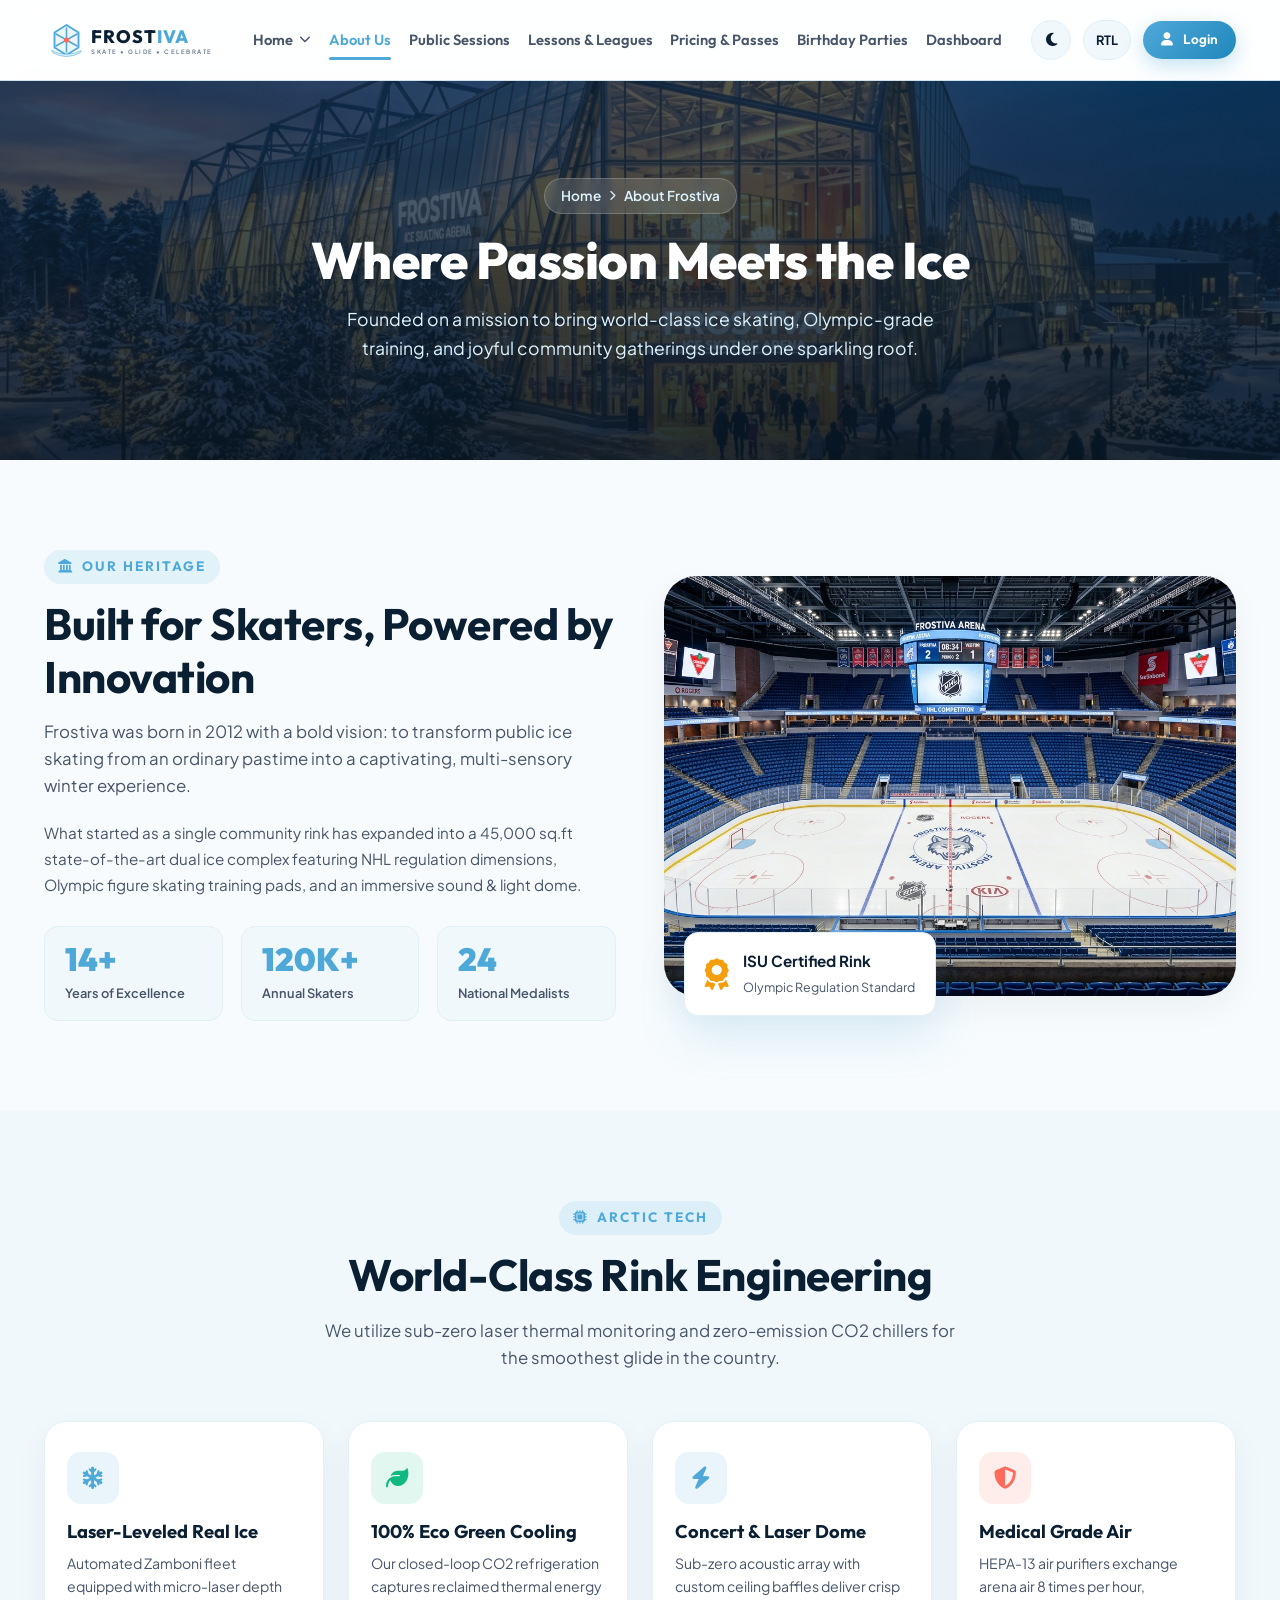
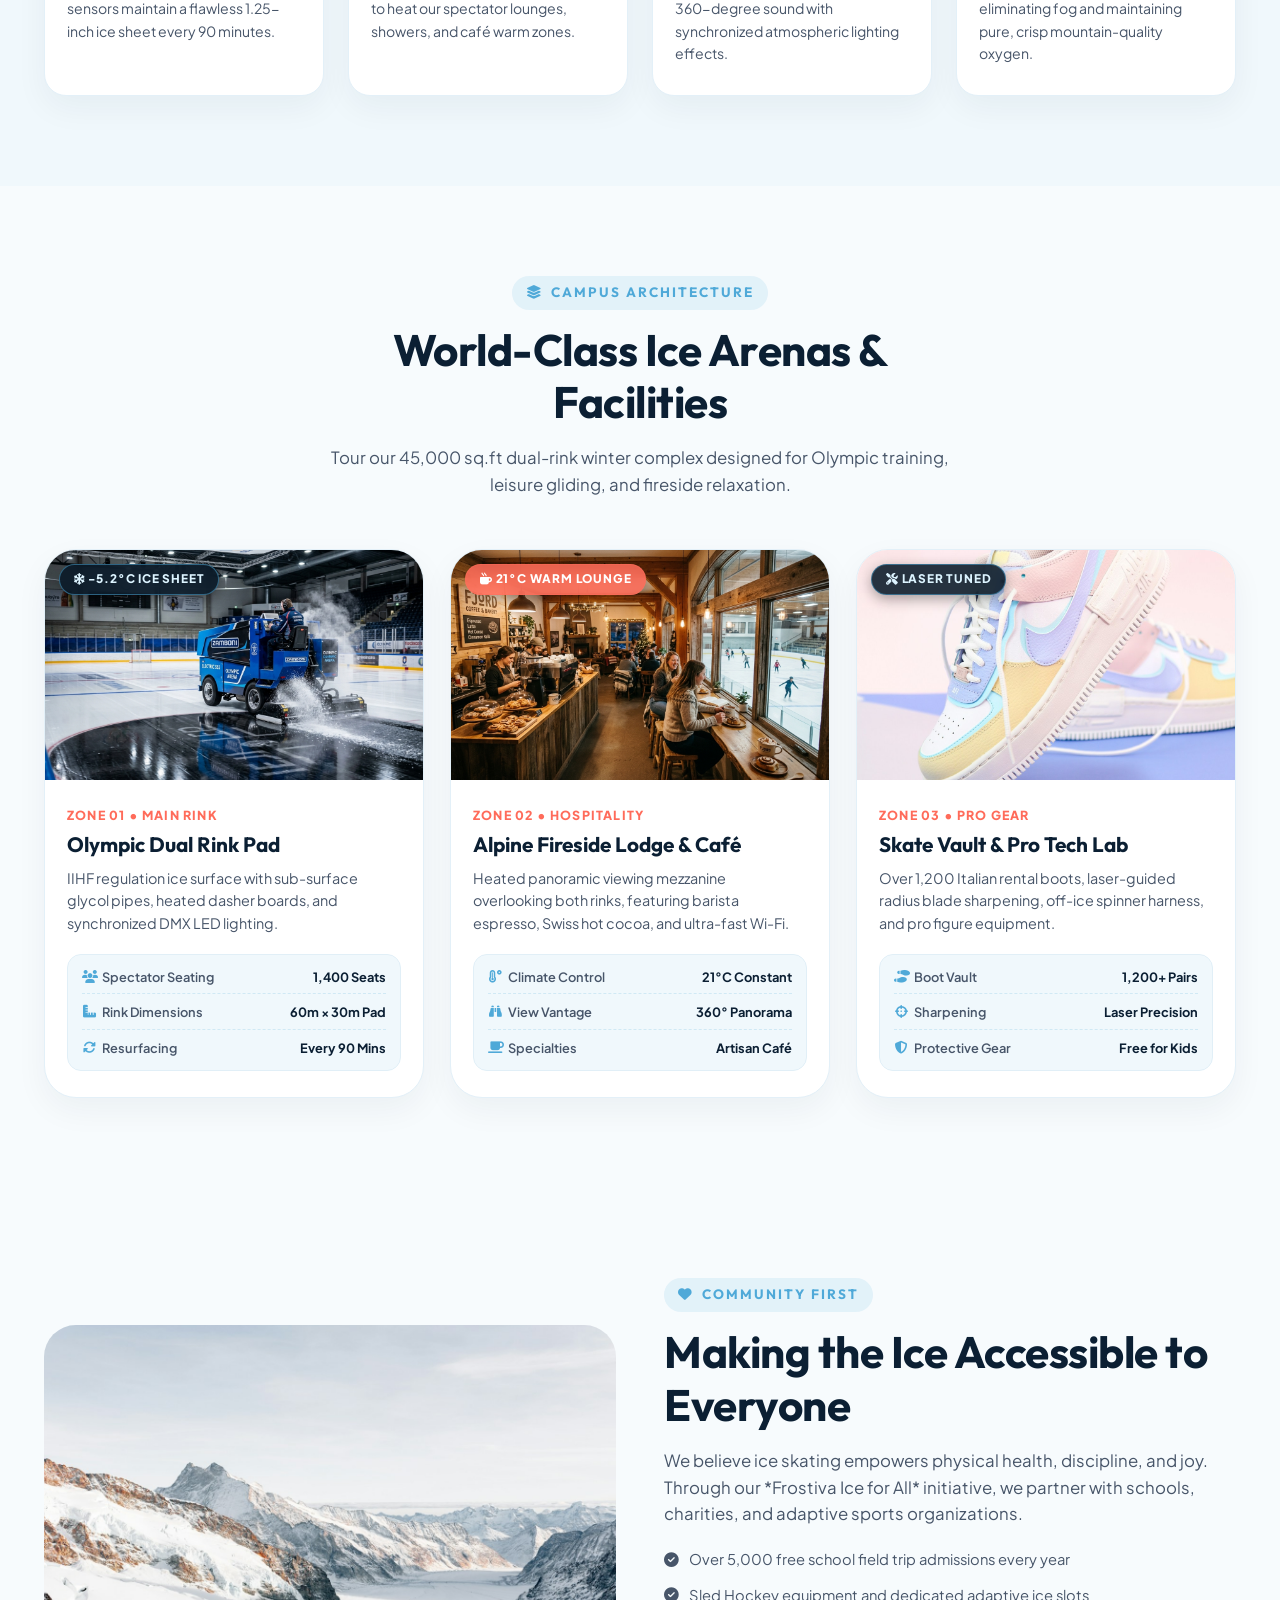
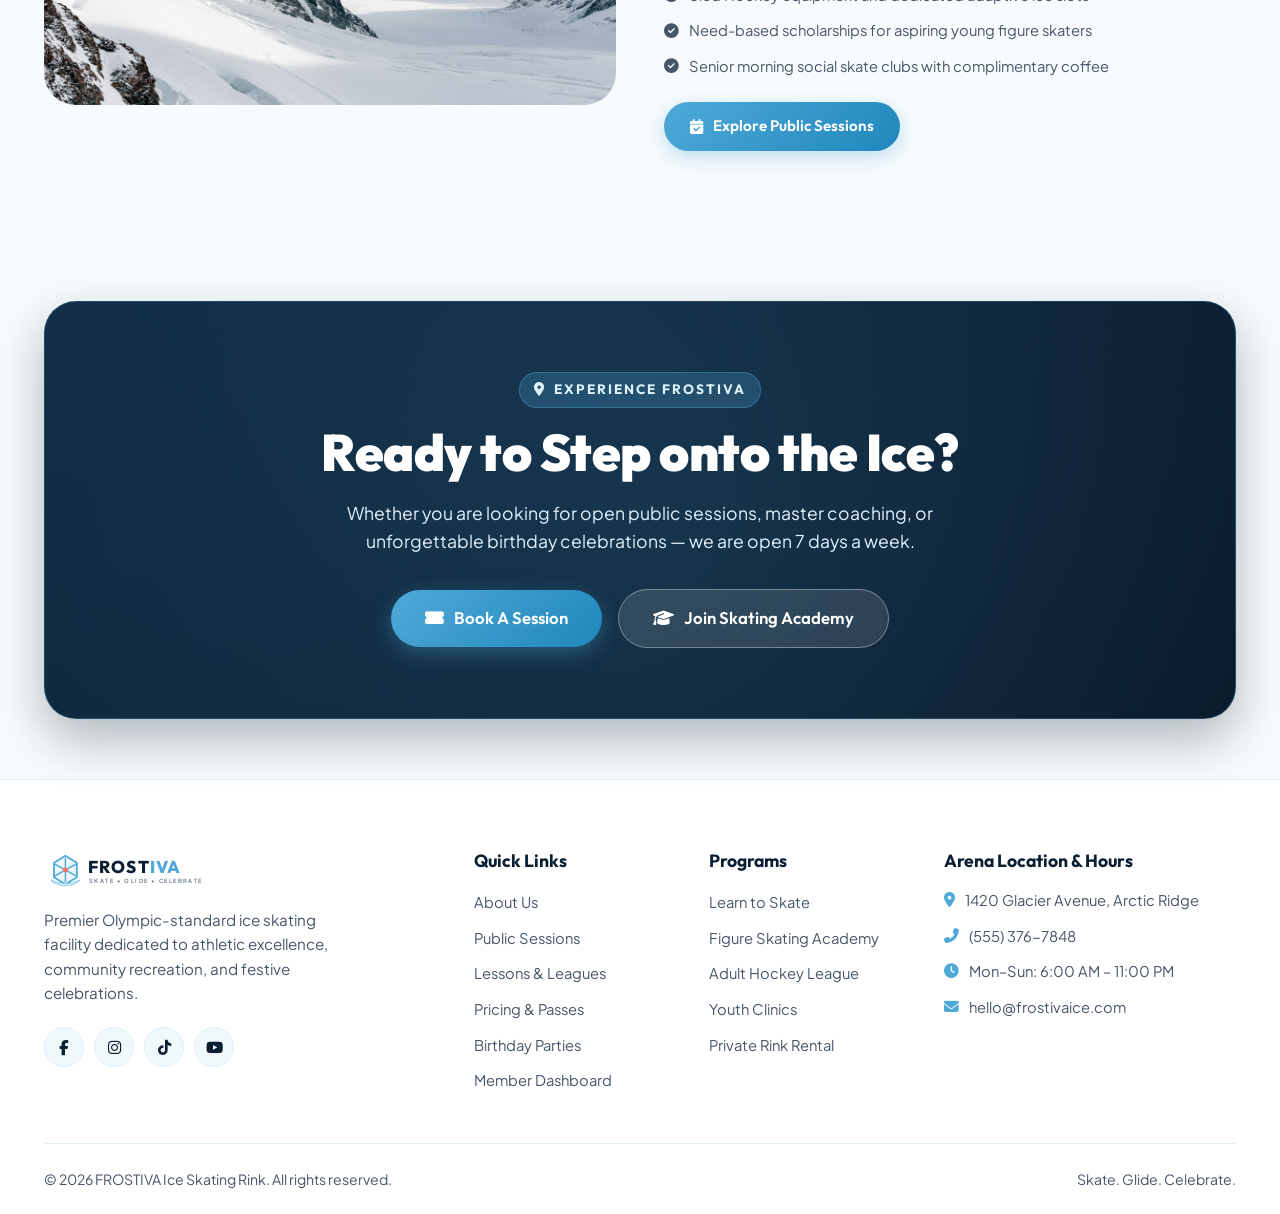
==== commit 7e9988b0: "first commit" ====
--- a/about.html
+++ b/about.html
@@ -147,8 +147,8 @@
       </div>
       <div class="mobile-actions">
         <div class="mobile-toggles">
-          <button class="icon-btn theme-toggle-btn" aria-label="Toggle Theme"><i class="fas fa-moon"></i></button>
-          <button class="btn btn-outline btn-sm rtl-toggle-btn" style="flex: 1;"><span>RTL</span></button>
+          <button class="theme-toggle-btn" aria-label="Toggle Theme"><i class="fas fa-moon"></i> <span>Dark Mode</span></button>
+          <button class="rtl-toggle-btn" aria-label="Toggle Direction"><i class="fas fa-globe"></i> <span>RTL</span></button>
         </div>
         <a href="login.html" class="btn btn-primary" style="width: 100%;"><i class="fas fa-user"></i> Login / Register</a>
       </div>
--- a/assets/css/style.css
+++ b/assets/css/style.css
@@ -281,13 +281,17 @@
 .badge {
   display: inline-flex;
   align-items: center;
+  justify-content: center;
+  white-space: nowrap;
+  flex-shrink: 0;
   gap: 6px;
   padding: 5px 12px;
   border-radius: var(--radius-full);
-  font-size: 0.78rem;
+  font-size: 0.76rem;
   font-weight: 700;
   text-transform: uppercase;
   letter-spacing: 0.8px;
+  line-height: 1.2;
 }
 
 .badge-ice {
@@ -300,6 +304,13 @@
   background: rgba(255, 107, 90, 0.12);
   color: var(--accent-coral);
   border: 1px solid rgba(255, 107, 90, 0.25);
+}
+
+.badge-green,
+.badge-success {
+  background: rgba(16, 185, 129, 0.12);
+  color: #10B981;
+  border: 1px solid rgba(16, 185, 129, 0.28);
 }
 
 .badge-frost {
@@ -606,14 +617,14 @@
   position: fixed;
   top: 0;
   right: 0;
-  width: 320px;
-  max-width: 85vw;
+  width: 360px;
+  max-width: 88vw;
   height: 100vh;
   height: 100dvh;
   background: var(--card-bg);
   border-left: 1px solid var(--card-border);
   z-index: 1002;
-  padding: 24px;
+  padding: 28px 24px;
   display: flex;
   flex-direction: column;
   transform: translateX(100%);
@@ -622,6 +633,15 @@
   -webkit-overflow-scrolling: touch;
   overscroll-behavior: contain;
   touch-action: pan-y;
+  box-shadow: -10px 0 35px rgba(16, 42, 67, 0.15);
+}
+
+@media (min-width: 576px) {
+  .mobile-menu {
+    width: 440px;
+    max-width: 82vw;
+    padding: 34px 28px;
+  }
 }
 
 .mobile-menu-overlay.active .mobile-menu {
@@ -632,7 +652,7 @@
   display: flex;
   align-items: center;
   justify-content: space-between;
-  margin-bottom: 28px;
+  margin-bottom: 24px;
   padding-bottom: 16px;
   border-bottom: 1px solid var(--surface-border);
 }
@@ -640,8 +660,8 @@
 .mobile-nav-links {
   display: flex;
   flex-direction: column;
-  gap: 16px;
-  margin-bottom: 28px;
+  gap: 14px;
+  margin-bottom: 24px;
 }
 
 .mobile-nav-links .nav-link {
@@ -652,15 +672,57 @@
 .mobile-actions {
   display: flex;
   flex-direction: column;
-  gap: 14px;
+  gap: 12px;
   margin-top: auto;
+  padding-top: 16px;
+  border-top: 1px solid var(--surface-border);
 }
 
 .mobile-toggles {
-  display: flex;
-  align-items: center;
+  display: grid;
+  grid-template-columns: 1fr 1fr;
   gap: 10px;
-  margin-bottom: 12px;
+  width: 100%;
+}
+
+.mobile-toggles .theme-toggle-btn,
+.mobile-toggles .rtl-toggle-btn {
+  width: 100% !important;
+  height: 42px !important;
+  border-radius: var(--radius-full) !important;
+  display: inline-flex !important;
+  align-items: center !important;
+  justify-content: center !important;
+  gap: 8px !important;
+  font-size: 0.86rem !important;
+  font-weight: 700 !important;
+  padding: 0 12px !important;
+  border: 1px solid var(--surface-border) !important;
+  background: var(--surface-alt) !important;
+  color: var(--text-main) !important;
+  cursor: pointer;
+  transition: var(--transition);
+  box-sizing: border-box;
+}
+
+.mobile-toggles .theme-toggle-btn:hover,
+.mobile-toggles .rtl-toggle-btn:hover {
+  border-color: var(--primary-ice) !important;
+  background: var(--frost-blue) !important;
+  color: var(--deep-navy) !important;
+}
+
+[data-theme="dark"] .mobile-toggles .theme-toggle-btn,
+[data-theme="dark"] .mobile-toggles .rtl-toggle-btn {
+  background: rgba(255, 255, 255, 0.07) !important;
+  border-color: rgba(79, 169, 216, 0.25) !important;
+  color: #FFFFFF !important;
+}
+
+[data-theme="dark"] .mobile-toggles .theme-toggle-btn:hover,
+[data-theme="dark"] .mobile-toggles .rtl-toggle-btn:hover {
+  background: rgba(79, 169, 216, 0.2) !important;
+  border-color: var(--primary-ice) !important;
 }
 
 /* ==========================================================================
@@ -2530,13 +2592,18 @@
   box-shadow: 0 0 0 3px rgba(79, 169, 216, 0.2);
 }
 
-/* Calendar & Time Picker Indicator Contrast in Dark Mode / Dark Cards */
+/* Calendar & Time Picker Indicator in Light & Dark Mode / Dark Cards */
 input[type="date"]::-webkit-calendar-picker-indicator,
 input[type="time"]::-webkit-calendar-picker-indicator {
   cursor: pointer;
   padding: 4px;
   margin: 0;
-  opacity: 0.95;
+  opacity: 1;
+  background-image: url("data:image/svg+xml,%3Csvg xmlns='http://www.w3.org/2000/svg' fill='%234FA9D8' viewBox='0 0 24 24'%3E%3Cpath d='M19 4h-1V2h-2v2H8V2H6v2H5c-1.11 0-1.99.9-1.99 2L3 20a2 2 0 0 0 2 2h14c1.1 0 2-.9 2-2V6c0-1.1-.9-2-2-2zm0 16H5V10h14v10zm0-12H5V6h14v2z'/%3E%3C/svg%3E") !important;
+  background-size: 18px 18px !important;
+  background-position: center !important;
+  background-repeat: no-repeat !important;
+  filter: none !important;
   transition: var(--transition);
 }
 
@@ -2555,7 +2622,11 @@
 .party-inquiry-form-card input[type="date"]::-webkit-calendar-picker-indicator,
 .auth-box input[type="date"]::-webkit-calendar-picker-indicator,
 .dashboard-layout input[type="date"]::-webkit-calendar-picker-indicator {
-  filter: invert(1) brightness(3) contrast(1.5) !important;
+  background-image: url("data:image/svg+xml,%3Csvg xmlns='http://www.w3.org/2000/svg' fill='%234FA9D8' viewBox='0 0 24 24'%3E%3Cpath d='M19 4h-1V2h-2v2H8V2H6v2H5c-1.11 0-1.99.9-1.99 2L3 20a2 2 0 0 0 2 2h14c1.1 0 2-.9 2-2V6c0-1.1-.9-2-2-2zm0 16H5V10h14v10zm0-12H5V6h14v2z'/%3E%3C/svg%3E") !important;
+  background-size: 18px 18px !important;
+  background-position: center !important;
+  background-repeat: no-repeat !important;
+  filter: none !important;
   opacity: 1 !important;
   cursor: pointer;
 }
@@ -4238,7 +4309,25 @@
   display: flex;
   justify-content: space-between;
   align-items: center;
-  margin-bottom: 12px;
+  gap: 10px;
+  margin-bottom: 14px;
+  min-height: 30px;
+}
+
+.dash-gear-header h4 {
+  font-size: 0.98rem;
+  font-weight: 700;
+  margin: 0;
+  display: flex;
+  align-items: center;
+  gap: 6px;
+  line-height: 1.25;
+}
+
+.dash-gear-header .badge {
+  flex-shrink: 0;
+  white-space: nowrap;
+  align-self: center;
 }
 
 .guest-pass-form {
@@ -4920,7 +5009,7 @@
 
 .paygo-price-strike {
   font-size: 1.15rem;
-  text-decoration: line-through;
+  text-decoration: none;
   color: #FF8F80;
   font-weight: 700;
 }
--- a/assets/css/responsive.css
+++ b/assets/css/responsive.css
@@ -50,6 +50,15 @@
   .dash-grid-two-col {
     grid-template-columns: 1fr !important;
     gap: 20px;
+  }
+  .dash-gear-locker-grid {
+    grid-template-columns: repeat(auto-fit, minmax(260px, 1fr)) !important;
+    gap: 16px;
+  }
+  .dash-main-content,
+  .dash-panel,
+  .dash-gear-box {
+    min-width: 0 !important;
   }
 }
 
@@ -69,7 +78,7 @@
   }
   .dash-gear-locker-grid,
   .rewards-catalog-grid {
-    grid-template-columns: repeat(auto-fit, minmax(220px, 1fr));
+    grid-template-columns: repeat(auto-fit, minmax(240px, 1fr)) !important;
     gap: 16px;
   }
   .roadmap-flow::before {
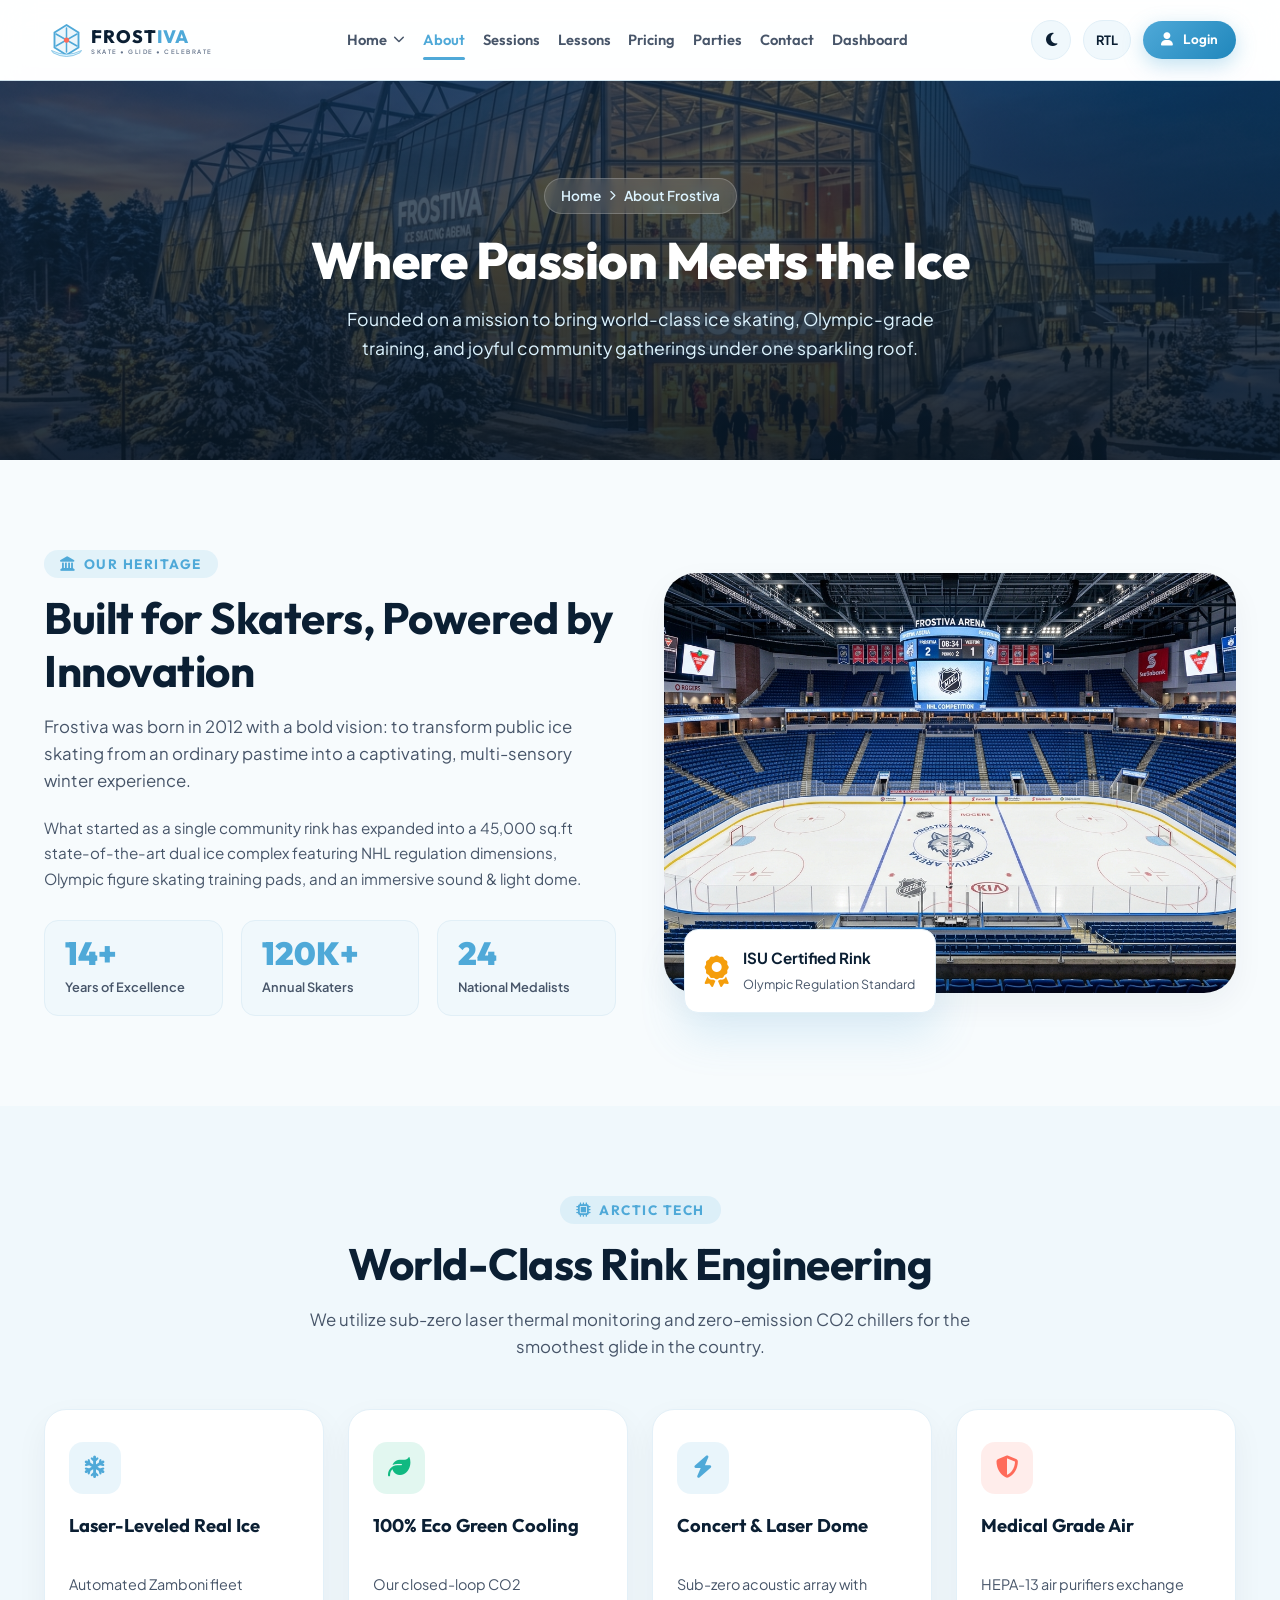
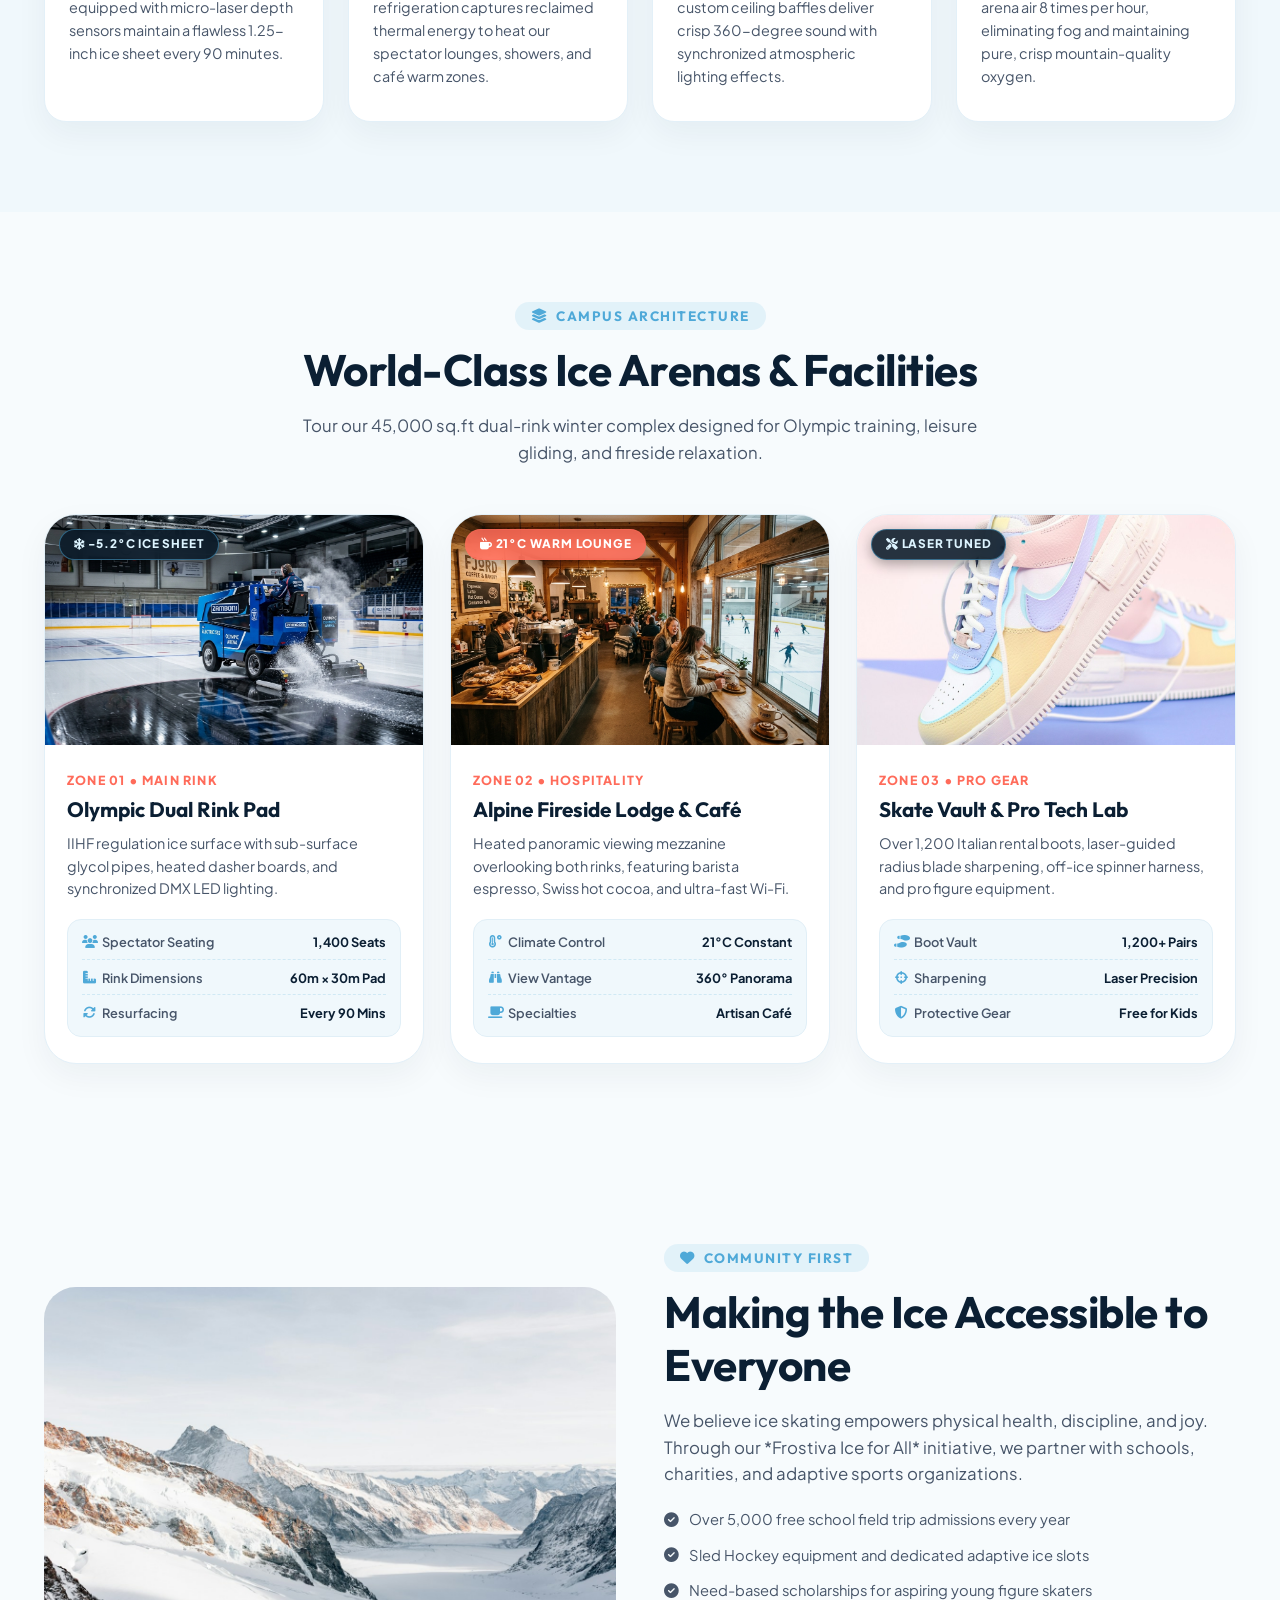
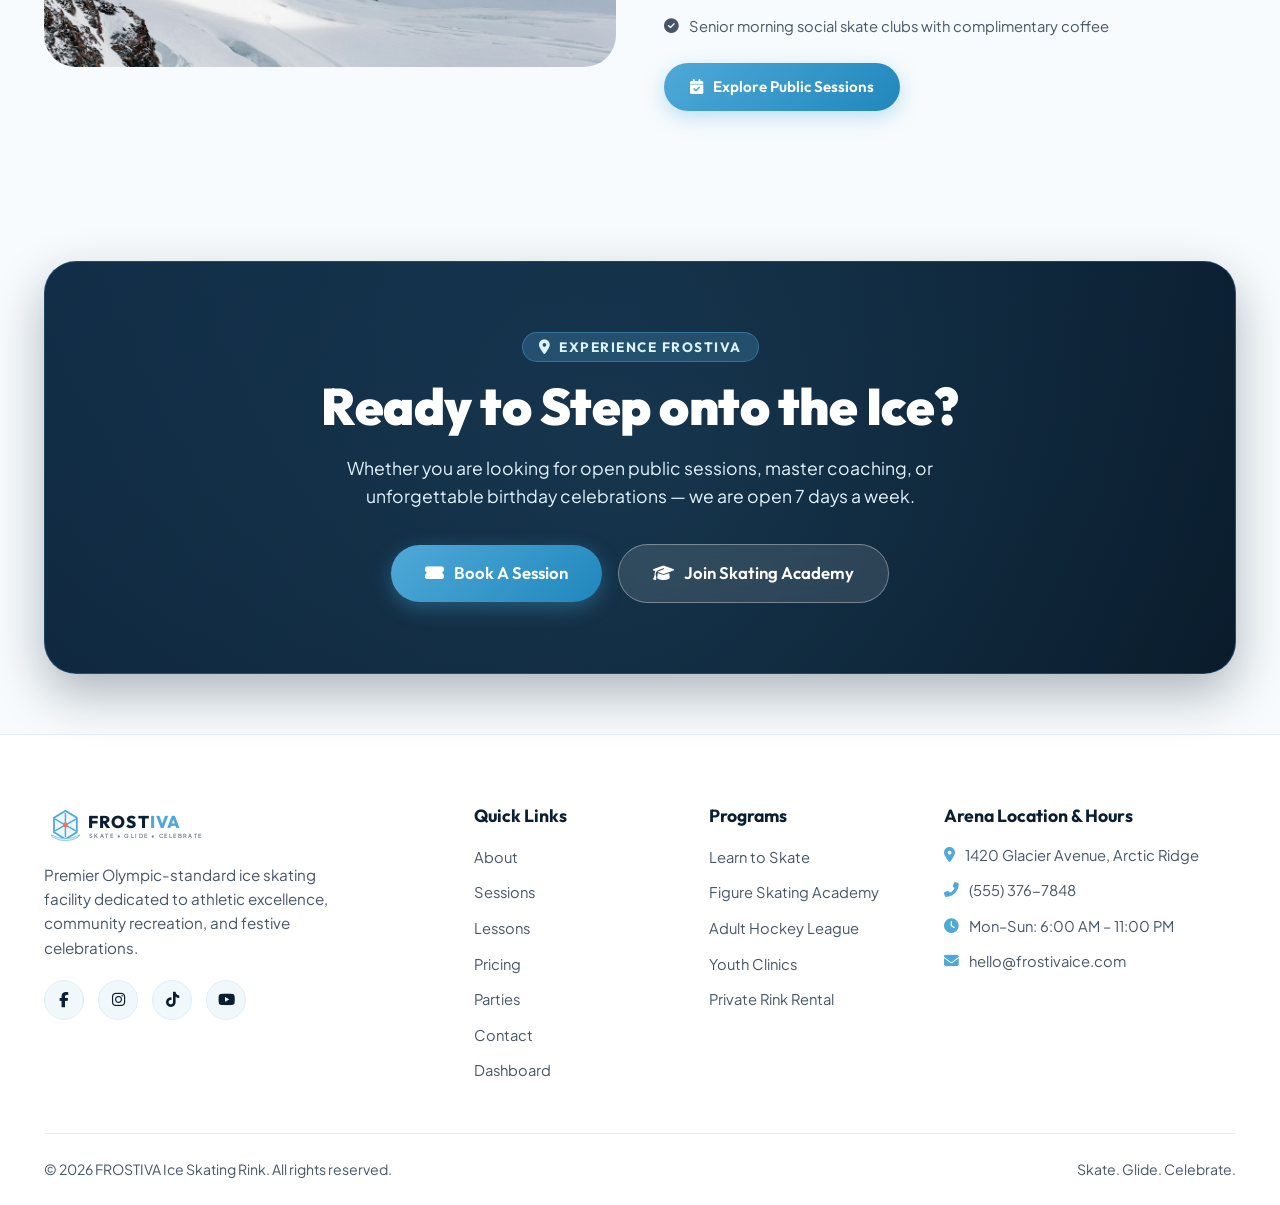
==== commit f62c7e1c: "first commit" ====
--- a/about.html
+++ b/about.html
@@ -84,11 +84,12 @@
           </div>
         </div>
 
-        <a href="about.html" class="nav-link active">About Us</a>
-        <a href="sessions.html" class="nav-link">Public Sessions</a>
-        <a href="lessons.html" class="nav-link">Lessons &amp; Leagues</a>
-        <a href="pricing.html" class="nav-link">Pricing &amp; Passes</a>
-        <a href="parties.html" class="nav-link">Birthday Parties</a>
+        <a href="about.html" class="nav-link active">About</a>
+        <a href="sessions.html" class="nav-link">Sessions</a>
+        <a href="lessons.html" class="nav-link">Lessons</a>
+        <a href="pricing.html" class="nav-link">Pricing</a>
+        <a href="parties.html" class="nav-link">Parties</a>
+        <a href="contact.html" class="nav-link">Contact</a>
         <a href="dashboard.html" class="nav-link">Dashboard</a>
       </nav>
 
@@ -138,11 +139,12 @@
             <a href="home2.html" class="nav-link">Home 2 — Arena</a>
           </div>
         </div>
-        <a href="about.html" class="nav-link active">About Us</a>
-        <a href="sessions.html" class="nav-link">Public Sessions</a>
-        <a href="lessons.html" class="nav-link">Lessons &amp; Leagues</a>
-        <a href="pricing.html" class="nav-link">Pricing &amp; Passes</a>
-        <a href="parties.html" class="nav-link">Birthday Parties</a>
+        <a href="about.html" class="nav-link active">About</a>
+        <a href="sessions.html" class="nav-link">Sessions</a>
+        <a href="lessons.html" class="nav-link">Lessons</a>
+        <a href="pricing.html" class="nav-link">Pricing</a>
+        <a href="parties.html" class="nav-link">Parties</a>
+        <a href="contact.html" class="nav-link">Contact</a>
         <a href="dashboard.html" class="nav-link">Dashboard</a>
       </div>
       <div class="mobile-actions">
@@ -432,12 +434,13 @@
         <div>
           <h4 class="footer-title">Quick Links</h4>
           <ul class="footer-links">
-            <li><a href="about.html">About Us</a></li>
-            <li><a href="sessions.html">Public Sessions</a></li>
-            <li><a href="lessons.html">Lessons &amp; Leagues</a></li>
-            <li><a href="pricing.html">Pricing &amp; Passes</a></li>
-            <li><a href="parties.html">Birthday Parties</a></li>
-            <li><a href="dashboard.html">Member Dashboard</a></li>
+            <li><a href="about.html">About</a></li>
+            <li><a href="sessions.html">Sessions</a></li>
+            <li><a href="lessons.html">Lessons</a></li>
+            <li><a href="pricing.html">Pricing</a></li>
+            <li><a href="parties.html">Parties</a></li>
+            <li><a href="contact.html">Contact</a></li>
+            <li><a href="dashboard.html">Dashboard</a></li>
           </ul>
         </div>
 
--- a/assets/css/style.css
+++ b/assets/css/style.css
@@ -160,10 +160,12 @@
 }
 
 /* --- SECTION HEADER --- */
-.section-header {
+.section-header,
+.section-header-center {
   text-align: center;
-  max-width: 640px;
-  margin: 0 auto 50px;
+  max-width: 680px;
+  margin: 0 auto 48px;
+  width: 100%;
 }
 
 .section-header.text-start {
@@ -174,17 +176,30 @@
 .section-eyebrow {
   display: inline-flex;
   align-items: center;
+  justify-content: center;
   gap: 8px;
   font-family: var(--font-heading);
   font-size: 0.85rem;
   font-weight: 700;
   text-transform: uppercase;
-  letter-spacing: 2px;
+  letter-spacing: 1.5px;
   color: var(--primary-ice);
   background: var(--badge-bg);
-  padding: 6px 14px;
+  padding: 6px 16px;
   border-radius: var(--radius-full);
   margin-bottom: 14px;
+  white-space: nowrap;
+  max-width: 100%;
+  line-height: 1.2;
+}
+
+.section-eyebrow i {
+  display: inline-flex;
+  align-items: center;
+  justify-content: center;
+  font-size: 0.9rem;
+  line-height: 1;
+  flex-shrink: 0;
 }
 
 .section-title {
@@ -1354,11 +1369,17 @@
   gap: 24px;
 }
 
+.dash-book-session-grid {
+  display: grid;
+  grid-template-columns: repeat(auto-fit, minmax(240px, 1fr)) !important;
+  gap: 20px;
+}
+
 .slot-card {
   background: var(--card-bg);
   border: 1px solid var(--card-border);
   border-radius: var(--radius-md);
-  padding: 24px;
+  padding: 22px;
   display: flex;
   flex-direction: column;
   justify-content: space-between;
@@ -1366,6 +1387,8 @@
   box-shadow: var(--card-shadow);
   transition: var(--transition);
   height: 100%;
+  min-width: 0;
+  box-sizing: border-box;
 }
 
 .slot-card .btn {
@@ -1957,7 +1980,17 @@
 .h2-session-capacity {
   display: flex;
   flex-direction: column;
-  gap: 6px;
+  gap: 8px;
+  min-width: 170px;
+}
+
+.h2-cap-labels {
+  display: flex;
+  justify-content: space-between;
+  align-items: center;
+  gap: 16px;
+  font-size: 0.8rem;
+  font-weight: 700;
 }
 
 .h2-cap-bar {
@@ -2174,24 +2207,50 @@
 
 /* HUD Audio Bar & Skybox Action Group */
 .hud-audio-bar {
-  background: rgba(255, 255, 255, 0.05);
-  border-radius: var(--radius-md);
-  padding: 18px 24px;
+  background: rgba(255, 255, 255, 0.08);
+  border: 1px solid rgba(79, 169, 216, 0.25);
+  border-radius: var(--radius-lg);
+  padding: 24px 30px;
   display: flex;
   align-items: center;
   justify-content: space-between;
   flex-wrap: wrap;
+  gap: 20px;
+  margin-top: 24px;
+  box-shadow: 0 8px 24px rgba(16, 42, 67, 0.15);
+}
+
+.hud-audio-info {
+  display: flex;
+  align-items: center;
   gap: 16px;
 }
 
-.hud-audio-info {
-  display: flex;
-  align-items: center;
-  gap: 14px;
+.hud-audio-info .sound-icon-wrap {
+  width: 46px;
+  height: 46px;
+  border-radius: 50%;
+  background: rgba(79, 169, 216, 0.2);
+  color: var(--primary-ice);
+  display: flex;
+  align-items: center;
+  justify-content: center;
+  font-size: 1.15rem;
+  flex-shrink: 0;
+  box-shadow: 0 0 15px rgba(79, 169, 216, 0.3);
 }
 
 .hud-audio-action {
   margin-left: auto;
+  display: flex;
+  align-items: center;
+}
+
+.hud-audio-action .btn {
+  padding: 11px 24px;
+  font-size: 0.92rem;
+  font-weight: 700;
+  border-radius: var(--radius-full);
 }
 
 .vip-skybox-btn-group {
@@ -2235,6 +2294,11 @@
     padding: 24px 20px;
     gap: 14px;
     width: 100%;
+  }
+  .h2-session-capacity {
+    width: 100%;
+    max-width: 220px;
+    margin: 4px auto 8px;
   }
   .h2-program-item .h2-prog-avatar {
     margin: 0 auto;
@@ -2268,15 +2332,31 @@
     text-align: center;
   }
   .hud-audio-bar {
-    padding: 16px 14px;
+    padding: 22px 18px;
+    flex-direction: column;
+    align-items: center;
+    text-align: center;
+    gap: 16px;
+  }
+  .hud-audio-info {
+    flex-direction: column;
+    align-items: center;
+    text-align: center;
+    gap: 10px;
+    width: 100%;
   }
   .hud-audio-action {
-    margin-left: 52px;
-    width: calc(100% - 52px);
+    margin-left: 0 !important;
+    width: 100%;
+    display: flex;
+    justify-content: center;
   }
   .hud-audio-action .btn {
     width: 100%;
+    max-width: 320px;
+    margin: 0 auto;
     justify-content: center;
+    text-align: center;
   }
   .vip-action-btn {
     width: 100%;
@@ -4389,13 +4469,17 @@
 .footer-brand p {
   font-size: 0.95rem;
   color: var(--text-muted);
-  margin: 18px 0 22px;
+  margin: 18px 0 20px;
   max-width: 320px;
+  line-height: 1.6;
 }
 
 .footer-social-row {
   display: flex;
-  gap: 10px;
+  align-items: center;
+  gap: 14px;
+  margin-top: 18px;
+  margin-bottom: 28px;
 }
 
 .footer-title {
@@ -5176,11 +5260,13 @@
   background: var(--card-bg);
   border: 1px solid var(--card-border);
   border-radius: var(--radius-lg);
-  padding: 30px 22px;
+  padding: 32px 24px;
   box-shadow: var(--card-shadow);
   transition: var(--transition);
   display: flex;
   flex-direction: column;
+  align-items: flex-start;
+  text-align: left;
   height: 100%;
 }
 
@@ -5200,19 +5286,28 @@
   align-items: center;
   justify-content: center;
   font-size: 1.4rem;
-  margin-bottom: 16px;
+  margin-bottom: 20px;
   flex-shrink: 0;
+  transition: var(--transition);
+}
+
+.eco-tech-card:hover .eco-tech-icon {
+  transform: scale(1.08);
 }
 
 .eco-tech-card h3 {
   font-size: 1.15rem;
   font-weight: 700;
-  line-height: 1.3;
-  margin-bottom: 8px;
+  line-height: 1.35;
+  margin-bottom: 10px;
+  color: var(--text-main);
+  min-height: 2.7em;
+  display: flex;
+  align-items: flex-start;
 }
 
 .eco-tech-card p {
-  font-size: 0.88rem;
+  font-size: 0.9rem;
   color: var(--text-muted);
   line-height: 1.6;
   margin: 0;
@@ -5765,4 +5860,523 @@
   100% { transform: translateX(100%); }
 }
 
-
+/* ==========================================================================
+   CONTACT PAGE & HUB STYLES
+   ========================================================================== */
+
+/* Quick Live Status Pill */
+.hero-status-strip {
+  display: inline-flex;
+  align-items: center;
+  flex-wrap: wrap;
+  gap: 8px 10px;
+  background: rgba(255, 255, 255, 0.15);
+  backdrop-filter: blur(10px);
+  -webkit-backdrop-filter: blur(10px);
+  border: 1px solid rgba(255, 255, 255, 0.25);
+  border-radius: var(--radius-full);
+  padding: 8px 18px;
+  color: #FFFFFF;
+  font-size: 0.88rem;
+  font-weight: 600;
+  margin-top: 18px;
+  max-width: 100%;
+  box-sizing: border-box;
+  text-align: center;
+  justify-content: center;
+}
+
+.live-dot {
+  width: 10px;
+  height: 10px;
+  background: #10B981;
+  border-radius: 50%;
+  display: inline-block;
+  box-shadow: 0 0 0 0 rgba(16, 185, 129, 0.7);
+  animation: live-pulse 2s infinite;
+}
+
+@keyframes live-pulse {
+  0% { transform: scale(0.95); box-shadow: 0 0 0 0 rgba(16, 185, 129, 0.7); }
+  70% { transform: scale(1); box-shadow: 0 0 0 8px rgba(16, 185, 129, 0); }
+  100% { transform: scale(0.95); box-shadow: 0 0 0 0 rgba(16, 185, 129, 0); }
+}
+
+/* Section 2: Contact Information Hub 4-Grid */
+.contact-hub-grid {
+  display: grid;
+  grid-template-columns: repeat(4, 1fr);
+  gap: 24px;
+  align-items: stretch;
+}
+
+.contact-hub-card {
+  background: var(--card-bg);
+  border: 1px solid var(--card-border);
+  border-radius: var(--radius-lg);
+  padding: 32px 24px;
+  box-shadow: var(--card-shadow);
+  transition: var(--transition);
+  display: flex;
+  flex-direction: column;
+  align-items: center;
+  text-align: center;
+  position: relative;
+  overflow: hidden;
+  height: 100%;
+}
+
+.contact-hub-card::before {
+  content: '';
+  position: absolute;
+  top: 0;
+  left: 0;
+  width: 100%;
+  height: 4px;
+  background: linear-gradient(90deg, var(--primary-ice), var(--accent-coral));
+  opacity: 0;
+  transition: var(--transition);
+}
+
+.contact-hub-card:hover {
+  transform: translateY(-6px);
+  box-shadow: var(--card-hover-shadow);
+  border-color: var(--primary-ice);
+}
+
+.contact-hub-card:hover::before {
+  opacity: 1;
+}
+
+.contact-card-icon {
+  width: 60px;
+  height: 60px;
+  border-radius: var(--radius-md);
+  background: rgba(79, 169, 216, 0.12);
+  color: var(--primary-ice);
+  display: flex;
+  align-items: center;
+  justify-content: center;
+  font-size: 1.45rem;
+  margin-bottom: 18px;
+  transition: var(--transition);
+}
+
+.contact-hub-card:hover .contact-card-icon {
+  background: var(--primary-ice);
+  color: #FFFFFF;
+  transform: scale(1.08) rotate(5deg);
+}
+
+.contact-card-tag {
+  font-size: 0.75rem;
+  text-transform: uppercase;
+  font-weight: 700;
+  letter-spacing: 1.2px;
+  color: var(--accent-coral);
+  margin-bottom: 8px;
+  display: inline-block;
+}
+
+.contact-card-title {
+  font-family: var(--font-heading);
+  font-size: 1.2rem;
+  font-weight: 700;
+  color: var(--text-main);
+  margin-bottom: 12px;
+  line-height: 1.3;
+}
+
+.contact-card-text {
+  font-size: 0.9rem;
+  color: var(--text-muted);
+  line-height: 1.6;
+  margin-bottom: 24px;
+  flex-grow: 1;
+  display: flex;
+  flex-direction: column;
+  align-items: center;
+  justify-content: flex-start;
+  gap: 4px;
+}
+
+.contact-card-action {
+  margin-top: auto;
+  width: 100%;
+}
+
+/* Section 3: Interactive Inquiry & Booking Form Split */
+.contact-split-grid {
+  display: grid;
+  grid-template-columns: 1.4fr 1fr;
+  gap: 32px;
+  align-items: stretch;
+}
+
+.contact-form-card {
+  background: var(--card-bg);
+  border: 1px solid var(--card-border);
+  border-radius: var(--radius-xl);
+  padding: 40px;
+  box-shadow: var(--card-shadow);
+  height: 100%;
+  display: flex;
+  flex-direction: column;
+  justify-content: space-between;
+}
+
+.inquiry-pills-wrap {
+  display: flex;
+  flex-wrap: wrap;
+  gap: 10px;
+  margin-bottom: 24px;
+}
+
+.inquiry-pill {
+  padding: 9px 18px;
+  border-radius: var(--radius-full);
+  border: 1.5px solid var(--surface-border);
+  background: var(--surface-alt);
+  color: var(--text-muted);
+  font-size: 0.88rem;
+  font-weight: 600;
+  cursor: pointer;
+  transition: var(--transition);
+  display: inline-flex;
+  align-items: center;
+  gap: 6px;
+  user-select: none;
+}
+
+.inquiry-pill:hover {
+  border-color: var(--primary-ice);
+  color: var(--primary-ice);
+}
+
+.inquiry-pill.active {
+  background: var(--primary-ice);
+  border-color: var(--primary-ice);
+  color: #FFFFFF;
+  box-shadow: 0 4px 14px rgba(79, 169, 216, 0.35);
+}
+
+.contact-concierge-card {
+  background: linear-gradient(135deg, rgba(16, 42, 67, 0.03) 0%, rgba(79, 169, 216, 0.08) 100%);
+  border: 1px solid var(--surface-border);
+  border-radius: var(--radius-xl);
+  padding: 40px 32px;
+  box-shadow: var(--card-shadow);
+  height: 100%;
+  display: flex;
+  flex-direction: column;
+  justify-content: space-between;
+}
+
+[data-theme="dark"] .contact-concierge-card {
+  background: linear-gradient(135deg, rgba(16, 40, 59, 0.8) 0%, rgba(8, 24, 39, 0.95) 100%);
+  border-color: var(--surface-border);
+}
+
+.concierge-feature-item {
+  display: flex;
+  align-items: flex-start;
+  gap: 14px;
+  margin-bottom: 20px;
+}
+
+.concierge-feature-icon {
+  width: 40px;
+  height: 40px;
+  border-radius: var(--radius-sm);
+  background: var(--surface);
+  border: 1px solid var(--surface-border);
+  color: var(--primary-ice);
+  display: flex;
+  align-items: center;
+  justify-content: center;
+  font-size: 1.1rem;
+  flex-shrink: 0;
+  box-shadow: 0 4px 12px rgba(16, 42, 67, 0.04);
+}
+
+.concierge-feature-title {
+  font-weight: 700;
+  color: var(--text-main);
+  font-size: 0.98rem;
+  margin-bottom: 3px;
+}
+
+.concierge-feature-desc {
+  font-size: 0.85rem;
+  color: var(--text-muted);
+  line-height: 1.4;
+}
+
+.dept-directory-list {
+  list-style: none;
+  margin-top: 20px;
+  padding-top: 16px;
+  border-top: 1px solid var(--surface-border);
+}
+
+.dept-directory-item {
+  display: flex;
+  justify-content: space-between;
+  align-items: center;
+  flex-wrap: wrap;
+  gap: 6px 12px;
+  padding: 10px 0;
+  font-size: 0.9rem;
+  border-bottom: 1px dashed var(--surface-border);
+}
+
+.dept-directory-item:last-child {
+  border-bottom: none;
+}
+
+.dept-name {
+  font-weight: 600;
+  color: var(--text-main);
+  display: inline-flex;
+  align-items: center;
+  gap: 6px;
+}
+
+.dept-link {
+  color: var(--primary-ice);
+  text-decoration: none;
+  font-weight: 600;
+  transition: var(--transition);
+  word-break: break-word;
+}
+
+.dept-link:hover {
+  color: var(--accent-coral);
+  text-decoration: underline;
+}
+
+/* Section 4: Original Interactive Map Embed & Transit Guide */
+.map-embed-container {
+  width: 100%;
+  border-radius: var(--radius-xl);
+  overflow: hidden;
+  box-shadow: var(--card-shadow);
+  border: 2px solid var(--surface-border);
+  background: var(--surface);
+  position: relative;
+  margin-bottom: 10px;
+}
+
+.map-embed-container iframe {
+  width: 100%;
+  height: 440px;
+  display: block;
+  border: 0;
+}
+
+[data-theme="dark"] .map-embed-container iframe {
+  filter: contrast(1.1) brightness(0.9);
+}
+
+.map-transit-grid {
+  display: grid;
+  grid-template-columns: repeat(3, 1fr);
+  gap: 28px;
+  margin-top: 48px;
+}
+
+.map-transit-card {
+  background: var(--card-bg);
+  border: 1px solid var(--card-border);
+  border-radius: var(--radius-lg);
+  overflow: hidden;
+  box-shadow: var(--card-shadow);
+  transition: var(--transition);
+  display: flex;
+  flex-direction: column;
+}
+
+.map-transit-img-wrap {
+  width: 100%;
+  height: 190px;
+  overflow: hidden;
+  position: relative;
+}
+
+.map-transit-img {
+  width: 100%;
+  height: 100%;
+  object-fit: cover;
+  display: block;
+  transition: transform 0.4s ease;
+}
+
+.map-transit-card:hover .map-transit-img {
+  transform: scale(1.08);
+}
+
+.map-transit-card-body {
+  padding: 24px;
+  display: flex;
+  flex-direction: column;
+  flex-grow: 1;
+}
+
+.map-transit-card:hover {
+  transform: translateY(-6px);
+  border-color: var(--primary-ice);
+  box-shadow: var(--card-hover-shadow);
+}
+
+.map-transit-card h3 {
+  font-family: var(--font-heading);
+  font-size: 1.15rem;
+  font-weight: 700;
+  color: var(--text-main);
+  display: flex;
+  align-items: center;
+  gap: 10px;
+  margin-bottom: 10px;
+}
+
+.map-transit-card h3 i {
+  color: var(--primary-ice);
+}
+
+.map-transit-card p {
+  font-size: 0.9rem;
+  color: var(--text-muted);
+  line-height: 1.55;
+  margin: 0;
+}
+
+/* Section 5: Interactive FAQ Accordion */
+.faq-container {
+  max-width: 880px;
+  margin: 0 auto;
+}
+
+.faq-accordion-item {
+  background: var(--card-bg);
+  border: 1px solid var(--card-border);
+  border-radius: var(--radius-md);
+  margin-bottom: 14px;
+  box-shadow: 0 4px 14px rgba(16, 42, 67, 0.03);
+  overflow: hidden;
+  transition: var(--transition);
+}
+
+.faq-accordion-item.active {
+  border-color: var(--primary-ice);
+  box-shadow: 0 8px 24px rgba(79, 169, 216, 0.15);
+}
+
+.faq-accordion-header {
+  width: 100%;
+  padding: 20px 24px;
+  background: transparent;
+  border: none;
+  text-align: left;
+  display: flex;
+  justify-content: space-between;
+  align-items: center;
+  cursor: pointer;
+  font-family: var(--font-heading);
+  font-size: 1.06rem;
+  font-weight: 700;
+  color: var(--text-main);
+  transition: var(--transition);
+}
+
+[dir="rtl"] .faq-accordion-header {
+  text-align: right;
+}
+
+.faq-accordion-header:hover {
+  color: var(--primary-ice);
+}
+
+.faq-accordion-item.active .faq-accordion-header {
+  color: var(--primary-ice);
+}
+
+.faq-icon-chevron {
+  width: 32px;
+  height: 32px;
+  border-radius: 50%;
+  background: rgba(79, 169, 216, 0.1);
+  color: var(--primary-ice);
+  display: flex;
+  align-items: center;
+  justify-content: center;
+  font-size: 0.85rem;
+  transition: transform 0.3s cubic-bezier(0.16, 1, 0.3, 1);
+  flex-shrink: 0;
+  margin-left: 14px;
+}
+
+[dir="rtl"] .faq-icon-chevron {
+  margin-left: 0;
+  margin-right: 14px;
+}
+
+.faq-accordion-item.active .faq-icon-chevron {
+  transform: rotate(180deg);
+  background: var(--primary-ice);
+  color: #FFFFFF;
+}
+
+.faq-accordion-body {
+  max-height: 0;
+  overflow: hidden;
+  transition: max-height 0.35s cubic-bezier(0.16, 1, 0.3, 1), padding 0.35s ease;
+  padding: 0 24px;
+  font-size: 0.95rem;
+  color: var(--text-muted);
+  line-height: 1.6;
+}
+
+.faq-accordion-item.active .faq-accordion-body {
+  padding: 0 24px 22px 24px;
+  max-height: 300px;
+}
+
+/* Contact Toast Feedback */
+.contact-toast {
+  position: fixed;
+  bottom: 30px;
+  right: 30px;
+  background: #102A43;
+  color: #FFFFFF;
+  padding: 16px 24px;
+  border-radius: var(--radius-md);
+  box-shadow: 0 14px 40px rgba(0, 0, 0, 0.28);
+  border-left: 4px solid #10B981;
+  display: flex;
+  align-items: center;
+  gap: 14px;
+  z-index: 99999;
+  transform: translateY(120px);
+  opacity: 0;
+  transition: var(--transition);
+}
+
+[dir="rtl"] .contact-toast {
+  right: auto;
+  left: 30px;
+  border-left: none;
+  border-right: 4px solid #10B981;
+}
+
+.contact-toast.show {
+  transform: translateY(0);
+  opacity: 1;
+}
+
+.contact-toast-icon {
+  font-size: 1.5rem;
+  color: #10B981;
+}
+
+
+
--- a/assets/css/responsive.css
+++ b/assets/css/responsive.css
@@ -51,14 +51,17 @@
     grid-template-columns: 1fr !important;
     gap: 20px;
   }
-  .dash-gear-locker-grid {
-    grid-template-columns: repeat(auto-fit, minmax(260px, 1fr)) !important;
+  .dash-gear-locker-grid,
+  .dash-book-session-grid {
+    grid-template-columns: repeat(auto-fit, minmax(240px, 1fr)) !important;
     gap: 16px;
   }
   .dash-main-content,
   .dash-panel,
-  .dash-gear-box {
+  .dash-gear-box,
+  .slot-card {
     min-width: 0 !important;
+    box-sizing: border-box !important;
   }
 }
 
@@ -684,3 +687,173 @@
     min-height: 300px;
   }
 }
+
+/* --- CONTACT PAGE RESPONSIVE UTILITIES --- */
+@media (max-width: 1200px) {
+  .contact-hub-grid,
+  .eco-tech-grid {
+    grid-template-columns: repeat(2, 1fr) !important;
+    gap: 24px !important;
+    width: 100% !important;
+  }
+
+  .eco-tech-card h3 {
+    min-height: auto !important;
+  }
+
+  .contact-split-grid {
+    grid-template-columns: 1fr !important;
+    gap: 28px !important;
+    width: 100% !important;
+  }
+
+  .map-transit-grid {
+    grid-template-columns: repeat(2, 1fr) !important;
+    gap: 20px !important;
+    width: 100% !important;
+  }
+}
+
+@media (max-width: 992px) {
+  .contact-hub-grid {
+    grid-template-columns: repeat(2, 1fr) !important;
+    gap: 20px !important;
+    width: 100% !important;
+  }
+
+  .contact-hub-card {
+    padding: 28px 20px !important;
+  }
+
+  .contact-card-title {
+    font-size: 1.15rem !important;
+  }
+
+  .contact-card-text {
+    font-size: 0.88rem !important;
+    line-height: 1.55 !important;
+  }
+
+  .map-transit-img-wrap {
+    height: 170px !important;
+  }
+
+  .faq-accordion-header {
+    padding: 16px 18px !important;
+    font-size: 0.96rem !important;
+  }
+
+  .section-pad {
+    padding-top: 50px !important;
+    padding-bottom: 50px !important;
+  }
+
+  .section-header,
+  .section-header-center {
+    margin-bottom: 30px !important;
+  }
+}
+
+@media (max-width: 640px) {
+  .contact-hub-grid {
+    grid-template-columns: 1fr !important;
+    gap: 16px !important;
+    width: 100% !important;
+  }
+
+  .contact-split-grid {
+    grid-template-columns: 1fr !important;
+    width: 100% !important;
+    max-width: 100% !important;
+    gap: 24px !important;
+    display: flex !important;
+    flex-direction: column !important;
+  }
+
+  .contact-form-card,
+  .contact-concierge-card {
+    padding: 24px 18px !important;
+    width: 100% !important;
+    max-width: 100% !important;
+    box-sizing: border-box !important;
+    border-radius: var(--radius-lg) !important;
+  }
+
+  .dept-directory-item {
+    flex-direction: column !important;
+    align-items: flex-start !important;
+    gap: 4px !important;
+    padding: 10px 0 !important;
+  }
+
+  .dept-name {
+    font-size: 0.92rem !important;
+  }
+
+  .dept-link {
+    font-size: 0.88rem !important;
+    padding-left: 22px !important;
+    word-break: break-all !important;
+  }
+
+  .map-embed-container {
+    width: 100% !important;
+    max-width: 100% !important;
+  }
+
+  .map-embed-container iframe {
+    height: 280px !important;
+    width: 100% !important;
+  }
+
+  .map-transit-grid {
+    grid-template-columns: 1fr !important;
+    gap: 18px !important;
+    margin-top: 32px !important;
+    width: 100% !important;
+  }
+
+  .map-transit-img-wrap {
+    height: 160px !important;
+  }
+
+  .faq-container {
+    width: 100% !important;
+  }
+
+  .faq-accordion-body {
+    padding: 0 18px !important;
+    font-size: 0.88rem !important;
+  }
+
+  .faq-accordion-item.active .faq-accordion-body {
+    padding: 0 18px 18px 18px !important;
+  }
+}
+
+@media (max-width: 480px) {
+  .section-eyebrow {
+    font-size: 0.75rem !important;
+    padding: 5px 12px !important;
+    letter-spacing: 1px !important;
+  }
+
+  .contact-card-title {
+    font-size: 1.15rem !important;
+  }
+
+  .hero-status-strip {
+    border-radius: var(--radius-md) !important;
+    font-size: 0.8rem !important;
+    padding: 8px 12px !important;
+  }
+
+  .footer-social-row {
+    gap: 14px !important;
+    margin-top: 18px !important;
+    margin-bottom: 30px !important;
+  }
+}
+
+
+
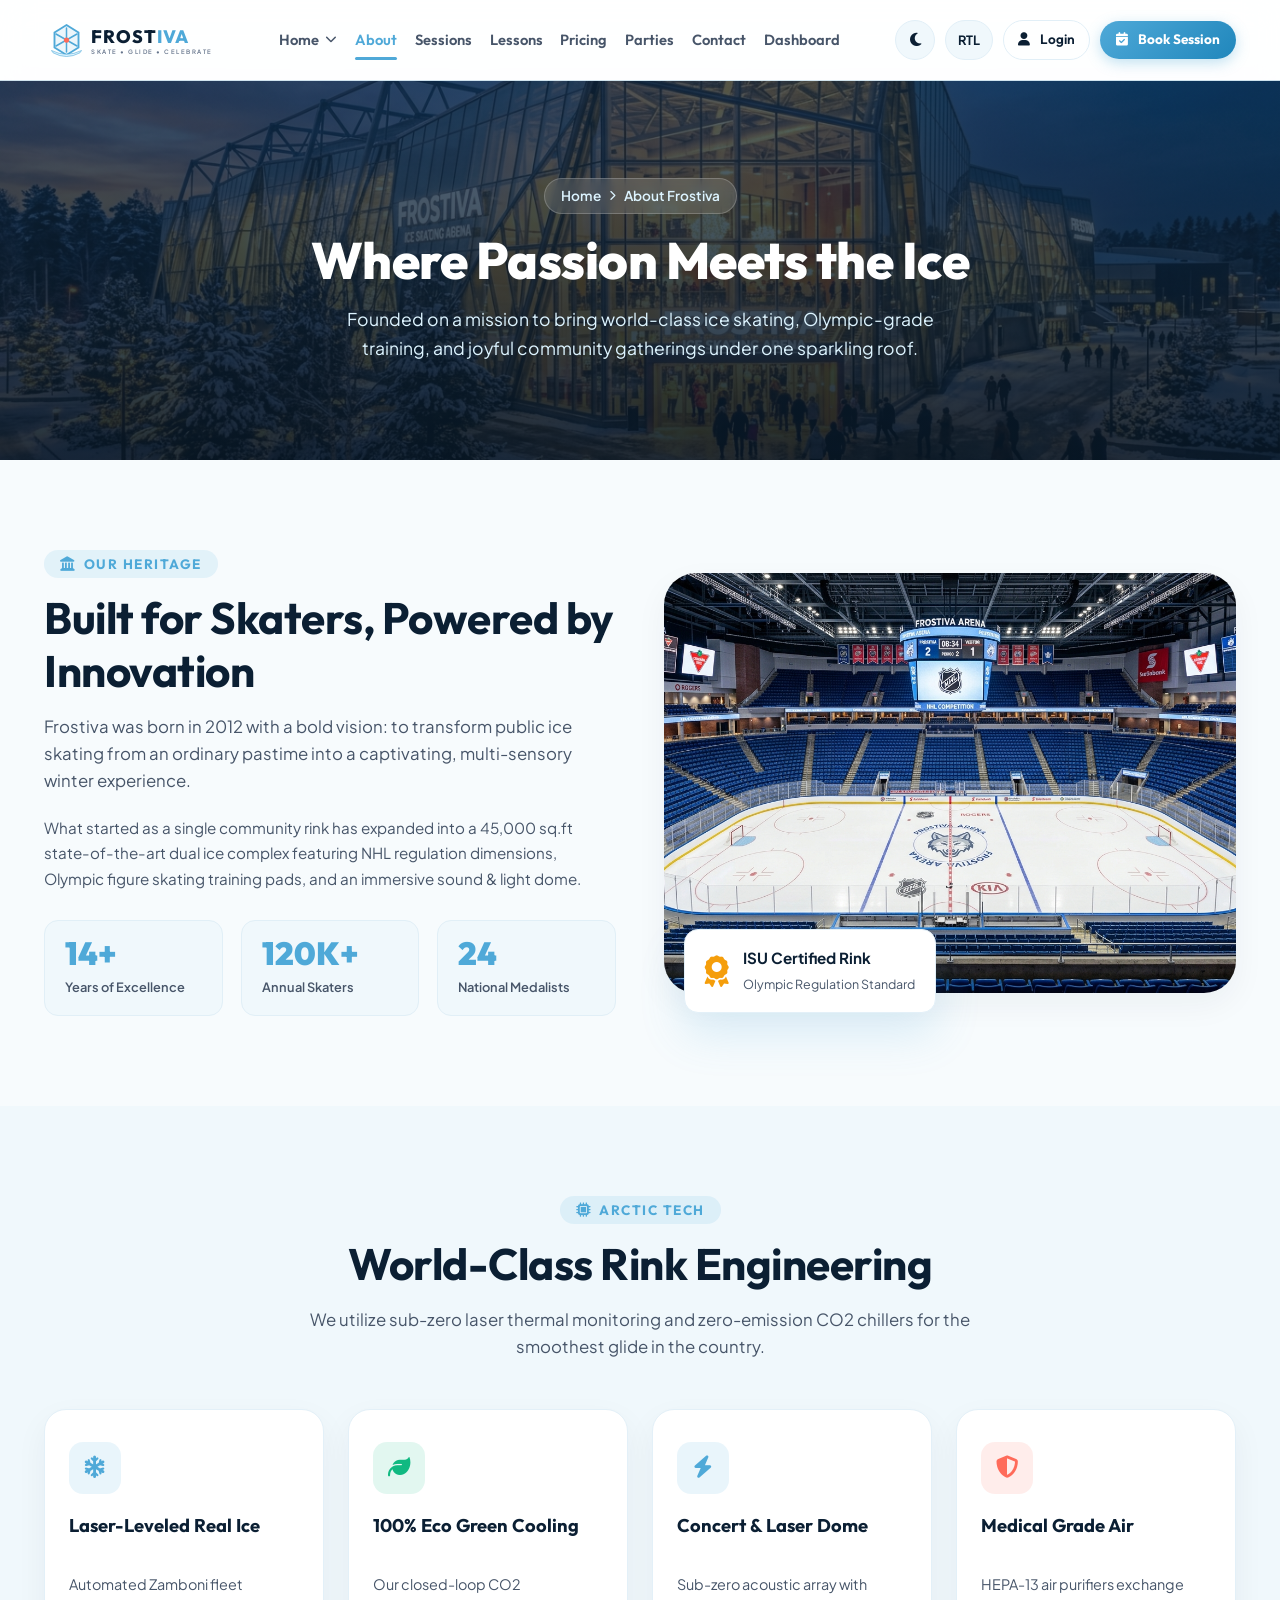
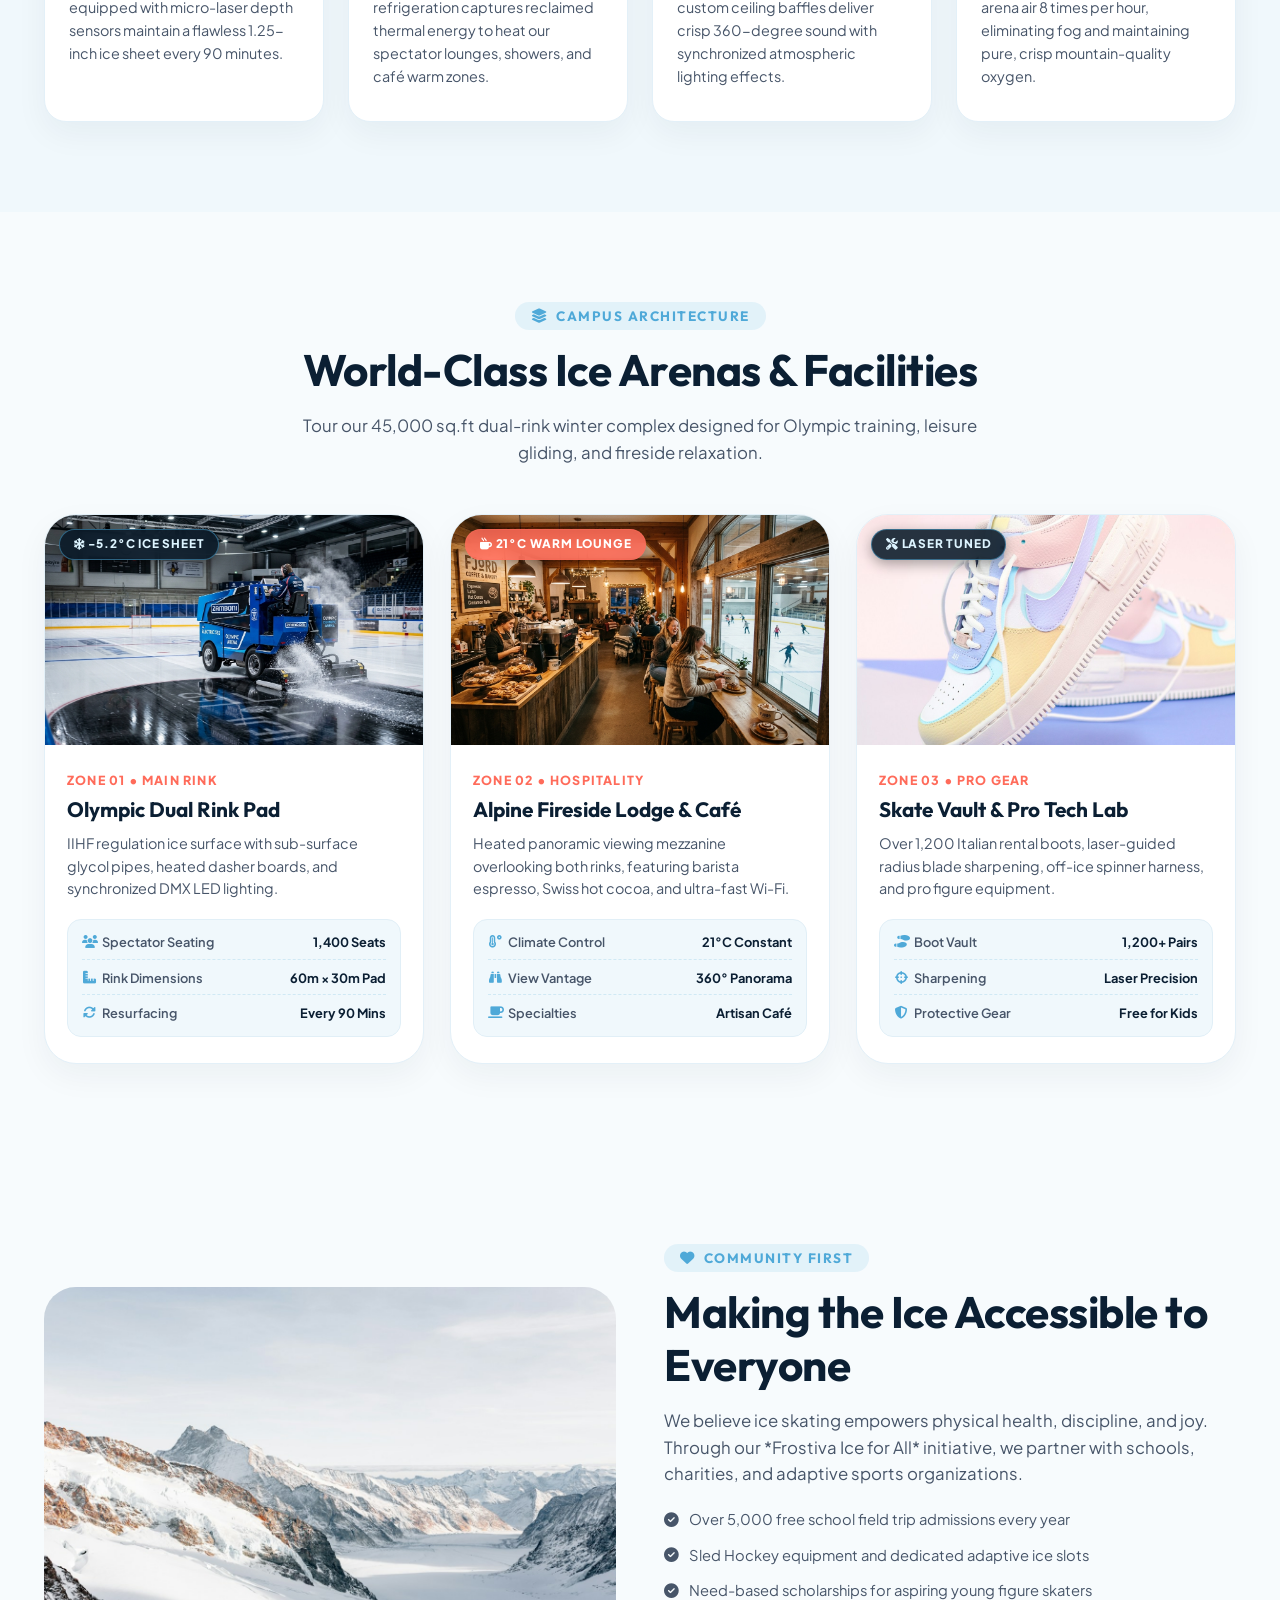
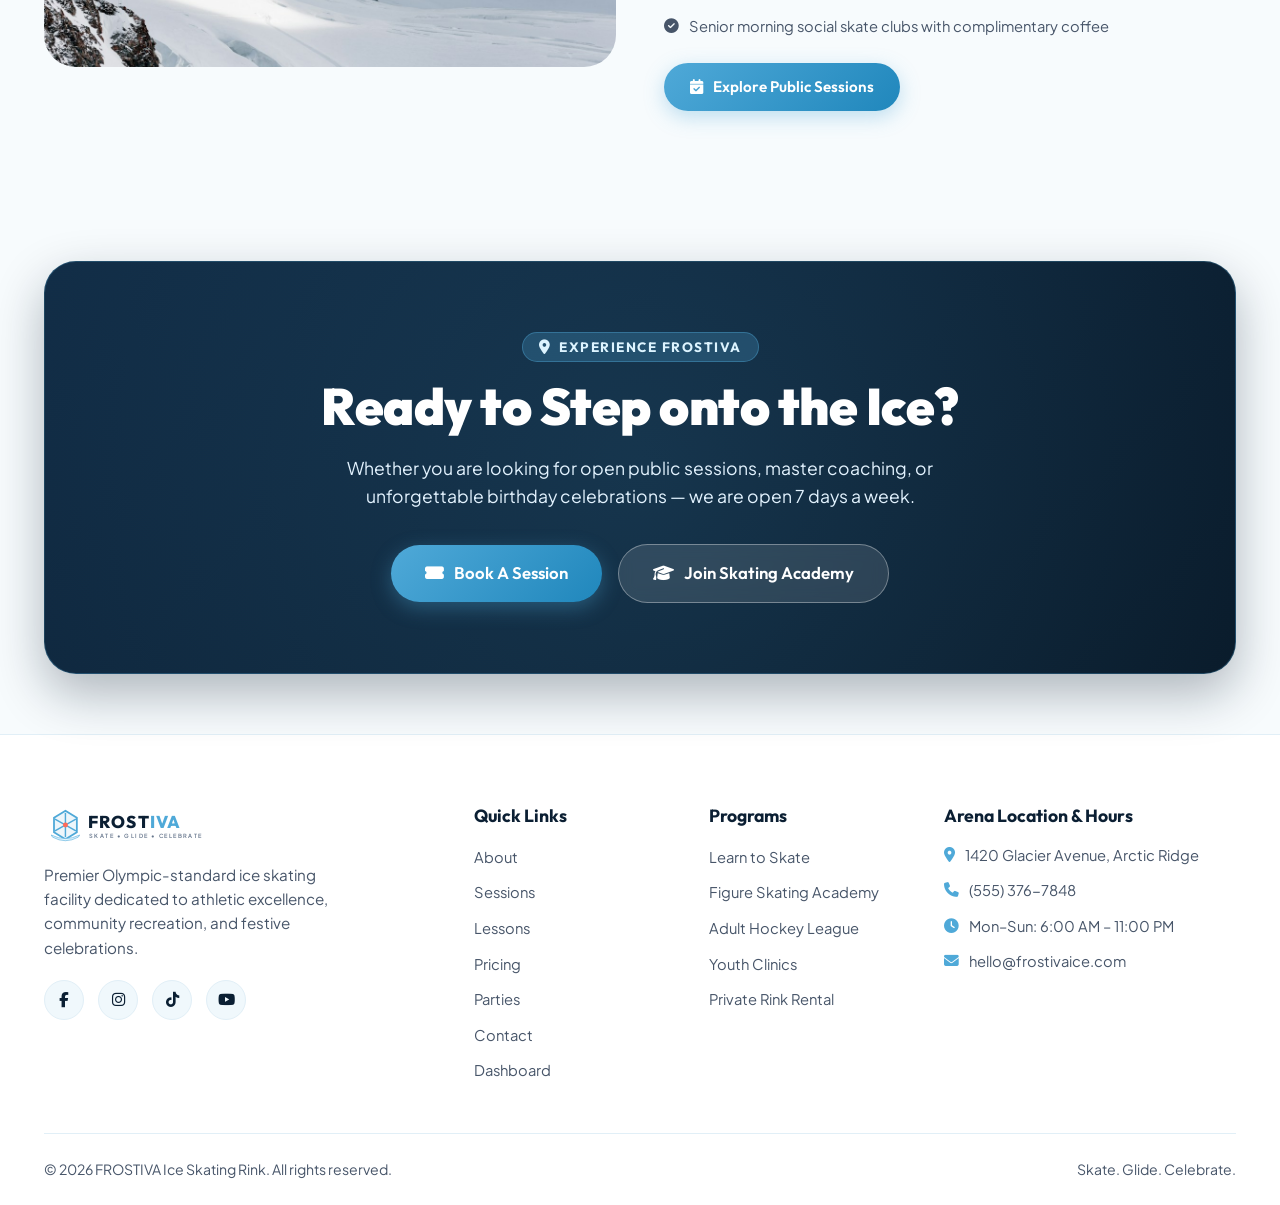
==== commit b13ad41a: "first commit" ====
--- a/about.html
+++ b/about.html
@@ -98,7 +98,8 @@
         <button class="icon-btn rtl-toggle-btn" aria-label="Toggle RTL" style="width: auto; padding: 0 12px; font-weight: 700; font-size: 0.8rem;">
           <span>RTL</span>
         </button>
-        <a href="login.html" class="btn btn-primary btn-sm"><i class="fas fa-user"></i> Login</a>
+        <a href="login.html" class="btn btn-outline btn-sm header-login-btn"><i class="fas fa-user"></i> Login</a>
+        <a href="sessions.html" class="btn btn-primary btn-sm header-book-btn"><i class="fas fa-calendar-check"></i> Book Session</a>
         <button class="hamburger-btn" aria-label="Open Navigation Menu"><i class="fas fa-bars"></i></button>
       </div>
     </div>
@@ -152,7 +153,12 @@
           <button class="theme-toggle-btn" aria-label="Toggle Theme"><i class="fas fa-moon"></i> <span>Dark Mode</span></button>
           <button class="rtl-toggle-btn" aria-label="Toggle Direction"><i class="fas fa-globe"></i> <span>RTL</span></button>
         </div>
-        <a href="login.html" class="btn btn-primary" style="width: 100%;"><i class="fas fa-user"></i> Login / Register</a>
+        <a href="login.html" class="btn btn-outline" style="width: 100%; margin-bottom: 8px;">
+          <i class="fas fa-user"></i> Login / Register
+        </a>
+        <a href="sessions.html" class="btn btn-primary" style="width: 100%;">
+          <i class="fas fa-calendar-check"></i> Book Session
+        </a>
       </div>
     </div>
   </div>
@@ -459,7 +465,7 @@
           <h4 class="footer-title">Arena Location &amp; Hours</h4>
           <ul class="footer-contact-info">
             <li><i class="fas fa-map-marker-alt"></i> 1420 Glacier Avenue, Arctic Ridge</li>
-            <li><i class="fas fa-phone-alt"></i> (555) 376-7848</li>
+            <li><i class="fas fa-phone"></i> (555) 376-7848</li>
             <li><i class="fas fa-clock"></i> Mon–Sun: 6:00 AM – 11:00 PM</li>
             <li><i class="fas fa-envelope"></i> hello@frostivaice.com</li>
           </ul>
--- a/assets/css/style.css
+++ b/assets/css/style.css
@@ -558,12 +558,27 @@
   padding: 4px 0;
 }
 
-/* Navbar Actions (Right Side) */
 .nav-actions {
   display: flex;
   align-items: center;
-  gap: 12px;
+  gap: 10px;
   flex-shrink: 0;
+}
+
+.nav-actions .btn-sm {
+  padding: 8px 16px;
+  font-size: 0.85rem;
+}
+
+.nav-actions .header-login-btn {
+  padding: 8px 14px;
+}
+
+.nav-actions .header-book-btn {
+  background: linear-gradient(135deg, var(--primary-ice) 0%, #2087BC 100%);
+  color: #FFFFFF;
+  box-shadow: 0 4px 14px rgba(79, 169, 216, 0.35);
+  font-weight: 700;
 }
 
 .icon-btn {
@@ -1893,22 +1908,37 @@
   display: grid;
   grid-template-columns: 1fr 1fr;
   gap: 12px;
-  margin-bottom: 16px;
+  margin-bottom: 14px;
 }
 
 .h2-selector-box {
   background: rgba(255, 255, 255, 0.08);
-  border: 1px solid rgba(255, 255, 255, 0.15);
-  border-radius: var(--radius-sm);
+  border: 1px solid rgba(255, 255, 255, 0.18);
+  border-radius: var(--radius-md);
   padding: 10px 14px;
+  display: flex;
+  flex-direction: column;
+  justify-content: center;
+  position: relative;
+  transition: var(--transition);
+}
+
+.h2-selector-box:hover,
+.h2-selector-box:focus-within {
+  background: rgba(255, 255, 255, 0.12);
+  border-color: var(--primary-ice);
+  box-shadow: 0 0 12px rgba(79, 169, 216, 0.25);
 }
 
 .h2-selector-box label {
   font-size: 0.72rem;
+  font-weight: 700;
   color: var(--frost-blue);
   text-transform: uppercase;
-  letter-spacing: 1px;
+  letter-spacing: 0.8px;
   display: block;
+  margin-bottom: 4px;
+  line-height: 1.2;
 }
 
 .h2-selector-box select,
@@ -1916,14 +1946,34 @@
   width: 100%;
   background: transparent;
   color: #FFFFFF;
+  font-family: var(--font-heading);
   font-weight: 700;
   font-size: 0.95rem;
+  line-height: 1.4;
   cursor: pointer;
+  border: none;
+  outline: none;
+  padding: 2px 24px 2px 0;
+  appearance: none;
+  -webkit-appearance: none;
+  -moz-appearance: none;
+  background-image: url("data:image/svg+xml,%3Csvg xmlns='http://www.w3.org/2000/svg' width='14' height='14' viewBox='0 0 24 24' fill='none' stroke='%234FA9D8' stroke-width='2.5' stroke-linecap='round' stroke-linejoin='round'%3E%3Cpolyline points='6 9 12 15 18 9'%3E%3C/polyline%3E%3C/svg%3E");
+  background-repeat: no-repeat;
+  background-position: right center;
+  background-size: 14px 14px;
+}
+
+[dir="rtl"] .h2-selector-box select,
+[dir="rtl"] .h2-selector-box input {
+  padding: 2px 0 2px 24px;
+  background-position: left center;
 }
 
 .h2-selector-box select option {
-  background: #102A43;
+  background: #0B192C;
   color: #FFFFFF;
+  font-size: 0.92rem;
+  padding: 8px;
 }
 
 /* Home 2 Section 2: Horizontal Schedule List */
@@ -2113,7 +2163,7 @@
   border-radius: var(--radius-lg);
   padding: 20px 28px;
   display: grid;
-  grid-template-columns: 68px 1.8fr 220px 120px 150px;
+  grid-template-columns: 68px 1.8fr auto 120px 150px;
   align-items: center;
   gap: 20px;
   box-shadow: var(--card-shadow);
@@ -2124,24 +2174,22 @@
   display: flex;
   justify-content: center;
   align-items: center;
-  width: 100%;
+  width: auto;
 }
 
 .h2-prog-badge {
-  width: 210px;
-  min-width: 210px;
-  max-width: 210px;
-  height: 36px;
   display: inline-flex;
   align-items: center;
   justify-content: center;
   text-align: center;
   white-space: nowrap;
-  padding: 6px 14px;
-  font-size: 0.8rem;
+  padding: 7px 18px;
+  font-size: 0.78rem;
+  font-weight: 700;
   letter-spacing: 0.5px;
   border-radius: var(--radius-full);
   box-sizing: border-box;
+  line-height: 1.2;
 }
 
 .h2-program-item:hover {
@@ -2558,25 +2606,9 @@
   left: 32px;
   right: 32px;
   display: flex;
-  justify-content: space-between;
+  justify-content: flex-end;
   align-items: center;
   z-index: 5;
-}
-
-.auth-back-home {
-  display: inline-flex;
-  align-items: center;
-  gap: 8px;
-  color: var(--text-muted);
-  font-family: var(--font-heading);
-  font-weight: 700;
-  font-size: 0.88rem;
-  text-decoration: none;
-  transition: var(--transition);
-}
-
-.auth-back-home:hover {
-  color: var(--primary-ice);
 }
 
 .auth-toggles {
@@ -2587,37 +2619,122 @@
 
 .auth-box {
   width: 100%;
-  max-width: 460px;
+  max-width: 480px;
   background: var(--card-bg);
   border: 1px solid var(--card-border);
-  border-radius: var(--radius-lg);
-  padding: 38px;
+  border-radius: var(--radius-xl);
+  padding: 38px 36px;
   box-shadow: var(--card-shadow);
+  margin: auto;
+}
+
+.auth-header {
+  text-align: center;
+  margin-bottom: 24px;
+}
+
+.auth-box-title {
+  font-size: 1.65rem;
+  font-weight: 800;
+  color: var(--text-main);
+  margin-bottom: 6px;
+  line-height: 1.25;
+}
+
+.auth-box-subtitle {
+  font-size: 0.92rem;
+  color: var(--text-muted);
+  line-height: 1.45;
+  margin: 0;
 }
 
 .auth-tabs {
   display: flex;
-  border-bottom: 1px solid var(--surface-border);
-  margin-bottom: 28px;
+  background: var(--surface-alt);
+  padding: 4px;
+  border-radius: var(--radius-full);
+  margin-bottom: 26px;
+  border: 1px solid var(--surface-border);
+  gap: 4px;
 }
 
 .auth-tab-btn {
   flex: 1;
   text-align: center;
-  padding: 12px;
+  padding: 10px 16px;
   font-family: var(--font-heading);
   font-weight: 700;
-  font-size: 1rem;
+  font-size: 0.95rem;
   color: var(--text-muted);
   cursor: pointer;
   background: transparent;
-  border-bottom: 2px solid transparent;
+  border: none;
+  border-radius: var(--radius-full);
   transition: var(--transition);
 }
 
+.auth-tab-btn:hover {
+  color: var(--text-main);
+}
+
 .auth-tab-btn.active {
-  color: var(--primary-ice);
-  border-bottom-color: var(--primary-ice);
+  color: #FFFFFF;
+  background: linear-gradient(135deg, var(--primary-ice) 0%, #2087BC 100%);
+  box-shadow: 0 4px 12px rgba(79, 169, 216, 0.35);
+}
+
+.auth-divider {
+  display: flex;
+  align-items: center;
+  text-align: center;
+  margin: 22px 0 16px;
+  color: var(--text-muted);
+  font-size: 0.8rem;
+  text-transform: uppercase;
+  letter-spacing: 0.6px;
+  font-weight: 600;
+}
+
+.auth-divider::before,
+.auth-divider::after {
+  content: '';
+  flex: 1;
+  border-bottom: 1px solid var(--surface-border);
+}
+
+.auth-divider span {
+  padding: 0 12px;
+}
+
+.auth-social-buttons {
+  display: grid;
+  grid-template-columns: repeat(3, 1fr);
+  gap: 10px;
+}
+
+.auth-social-btn {
+  display: inline-flex;
+  align-items: center;
+  justify-content: center;
+  gap: 8px;
+  padding: 10px 12px;
+  border-radius: var(--radius-sm);
+  background: var(--surface-alt);
+  border: 1px solid var(--surface-border);
+  color: var(--text-main);
+  font-family: var(--font-heading);
+  font-weight: 600;
+  font-size: 0.88rem;
+  cursor: pointer;
+  transition: var(--transition);
+}
+
+.auth-social-btn:hover {
+  background: var(--surface);
+  border-color: var(--primary-ice);
+  transform: translateY(-2px);
+  box-shadow: 0 4px 12px rgba(79, 169, 216, 0.15);
+  color: var(--text-main);
 }
 
 .form-group {
--- a/assets/css/responsive.css
+++ b/assets/css/responsive.css
@@ -19,10 +19,17 @@
   .nav-menu {
     display: none !important; /* Switch to hamburger menu on tablets / smaller laptops */
   }
-  .nav-actions .btn,
-  .nav-actions .theme-toggle-btn,
+  .nav-actions .header-login-btn,
   .nav-actions .rtl-toggle-btn {
     display: none; /* Accessible inside mobile drawer */
+  }
+  .nav-actions .theme-toggle-btn {
+    display: inline-flex !important;
+  }
+  .nav-actions .header-book-btn {
+    display: inline-flex;
+    padding: 7px 14px;
+    font-size: 0.82rem;
   }
   .hamburger-btn {
     display: flex !important;
@@ -211,8 +218,11 @@
     padding-bottom: 50px;
   }
 
-  .nav-actions .rtl-toggle-btn {
-    display: none; /* Keep top navbar clean: Logo + Theme + Hamburger. RTL is in drawer */
+  .nav-actions .rtl-toggle-btn,
+  .nav-actions .header-login-btn,
+  .nav-actions .header-book-btn,
+  .nav-actions .theme-toggle-btn {
+    display: none !important; /* Mobile navbar top: only Logo + Hamburger. Theme & RTL are in drawer */
   }
 
   .nav-actions {
@@ -853,6 +863,39 @@
     margin-top: 18px !important;
     margin-bottom: 30px !important;
   }
+
+  .auth-box {
+    padding: 26px 18px !important;
+    border-radius: var(--radius-lg) !important;
+  }
+
+  .auth-box-title {
+    font-size: 1.4rem !important;
+  }
+
+  .auth-box-subtitle {
+    font-size: 0.86rem !important;
+  }
+
+  .auth-social-buttons {
+    grid-template-columns: 1fr !important;
+    gap: 8px !important;
+  }
+
+  .auth-social-btn {
+    padding: 10px 14px !important;
+    font-size: 0.86rem !important;
+    justify-content: center !important;
+  }
+
+  .h2-selector-grid {
+    grid-template-columns: 1fr !important;
+  }
+
+  .h2-prog-badge {
+    padding: 6px 14px !important;
+    font-size: 0.74rem !important;
+  }
 }
 
 
